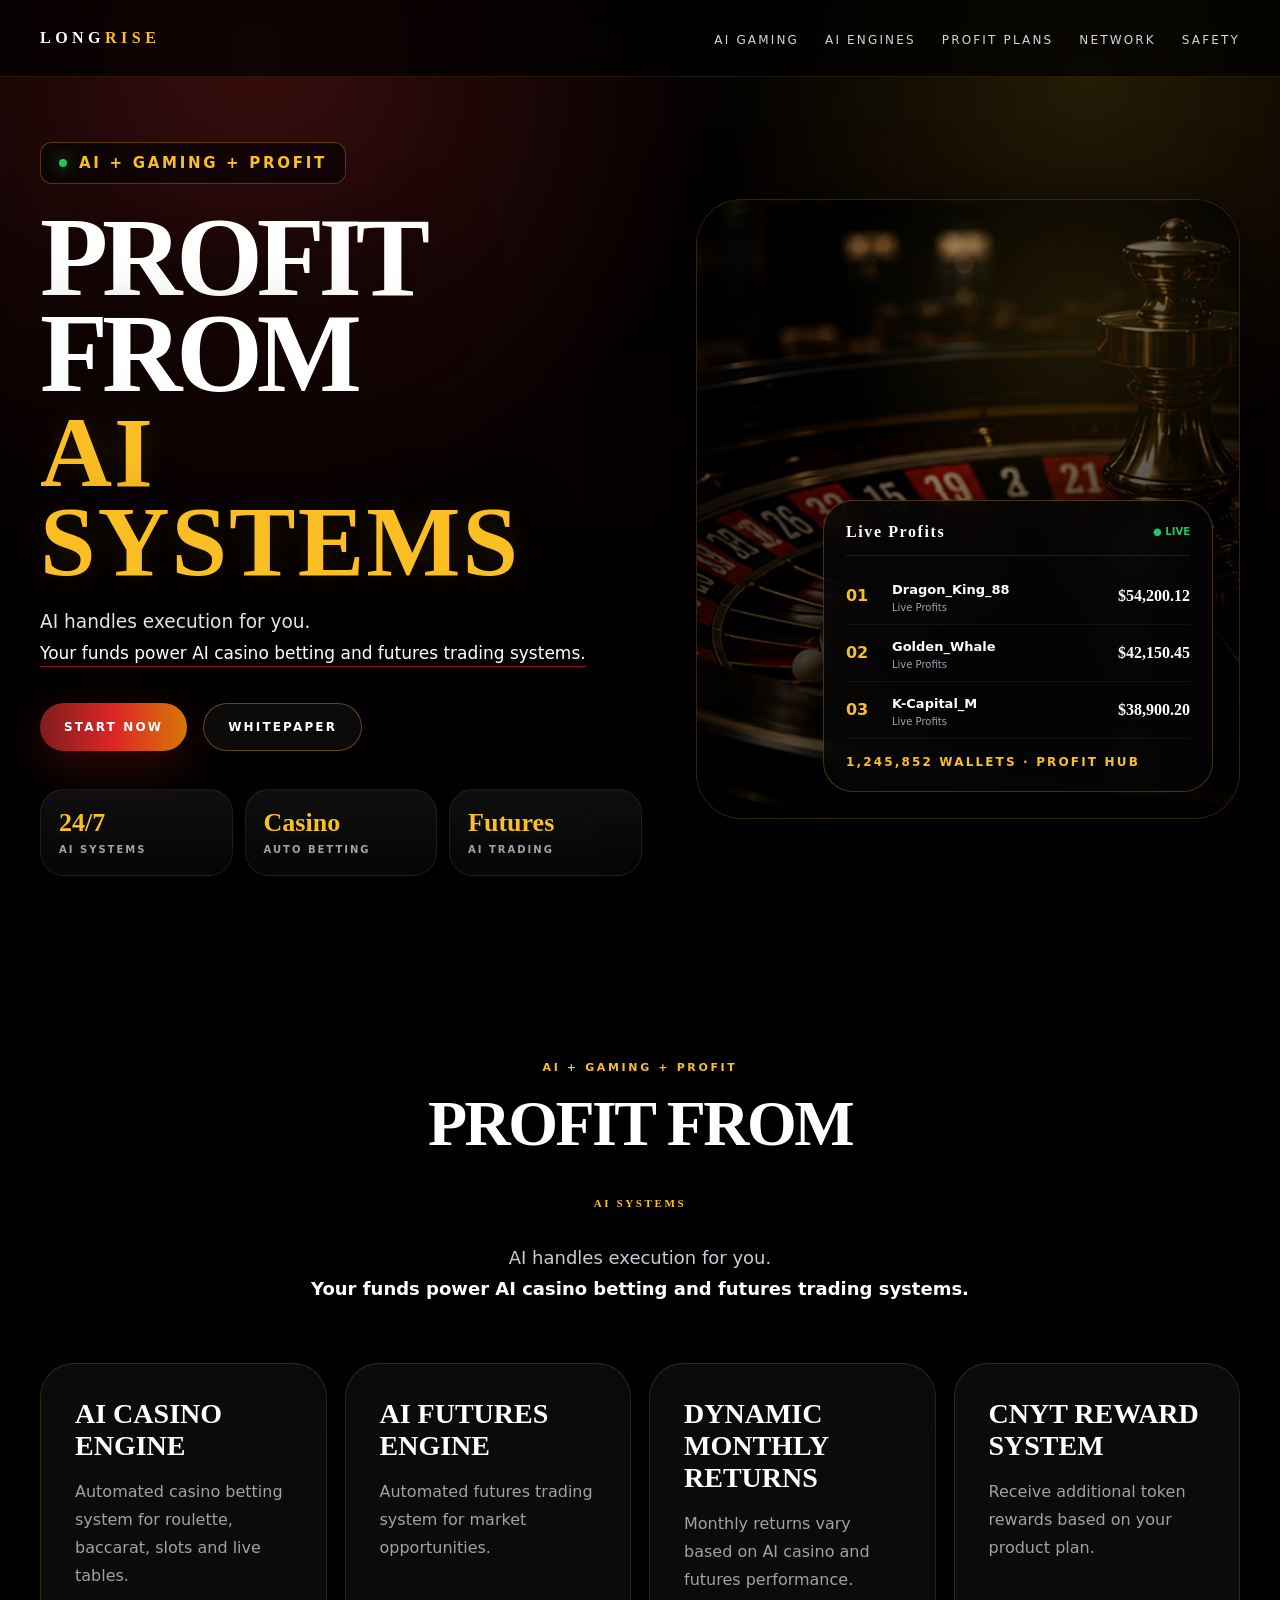
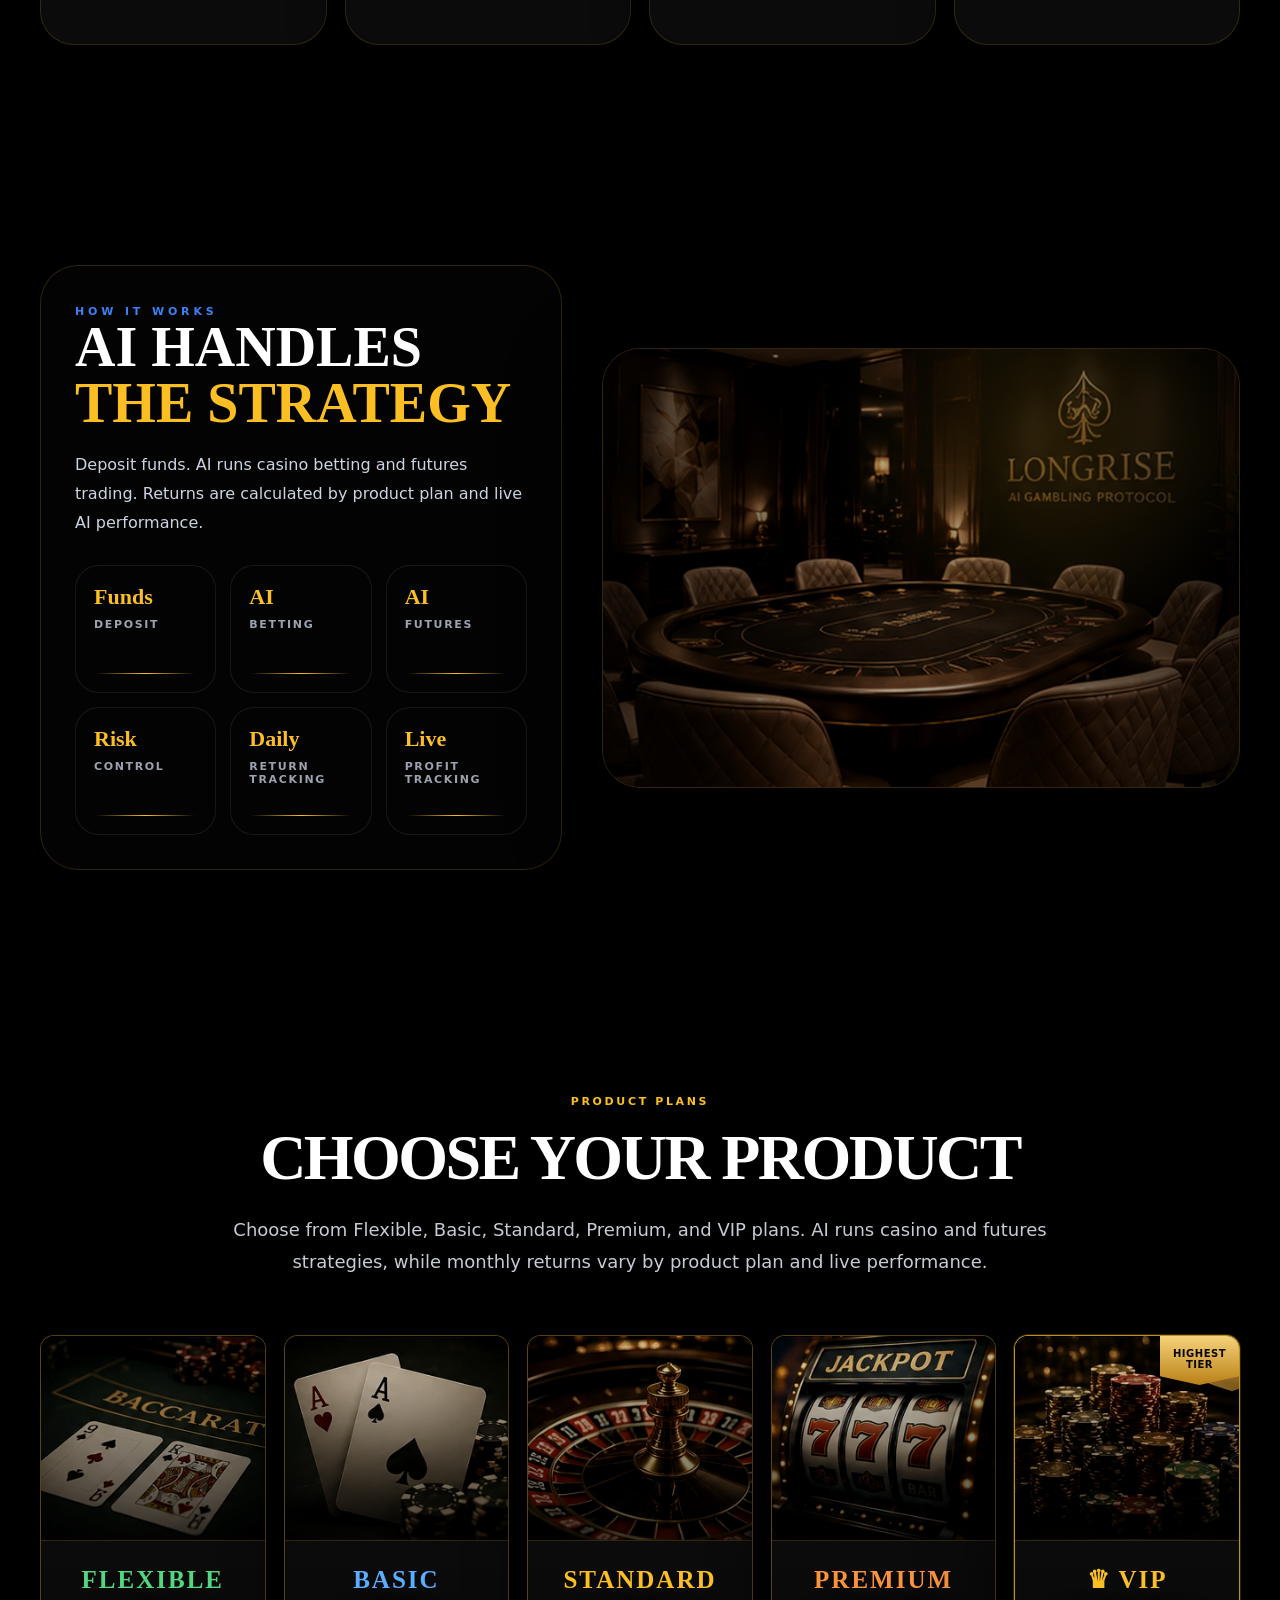
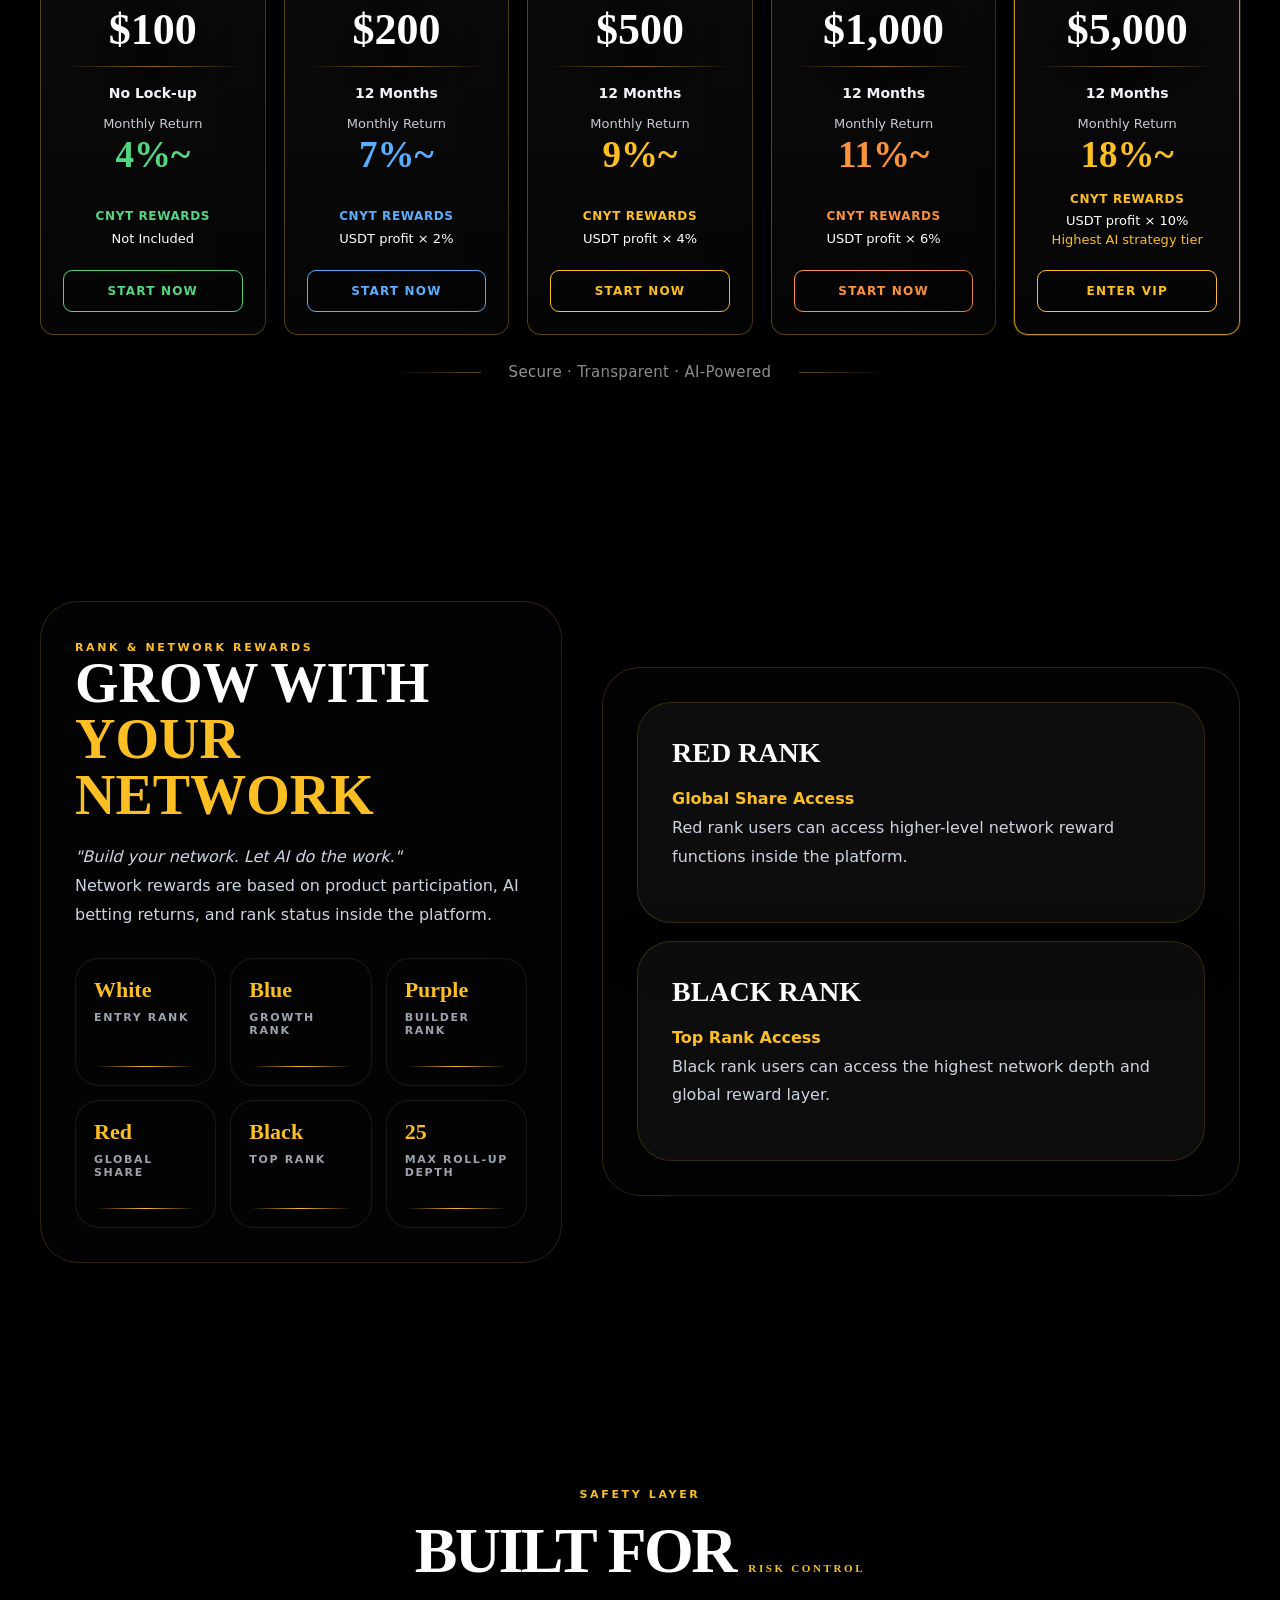
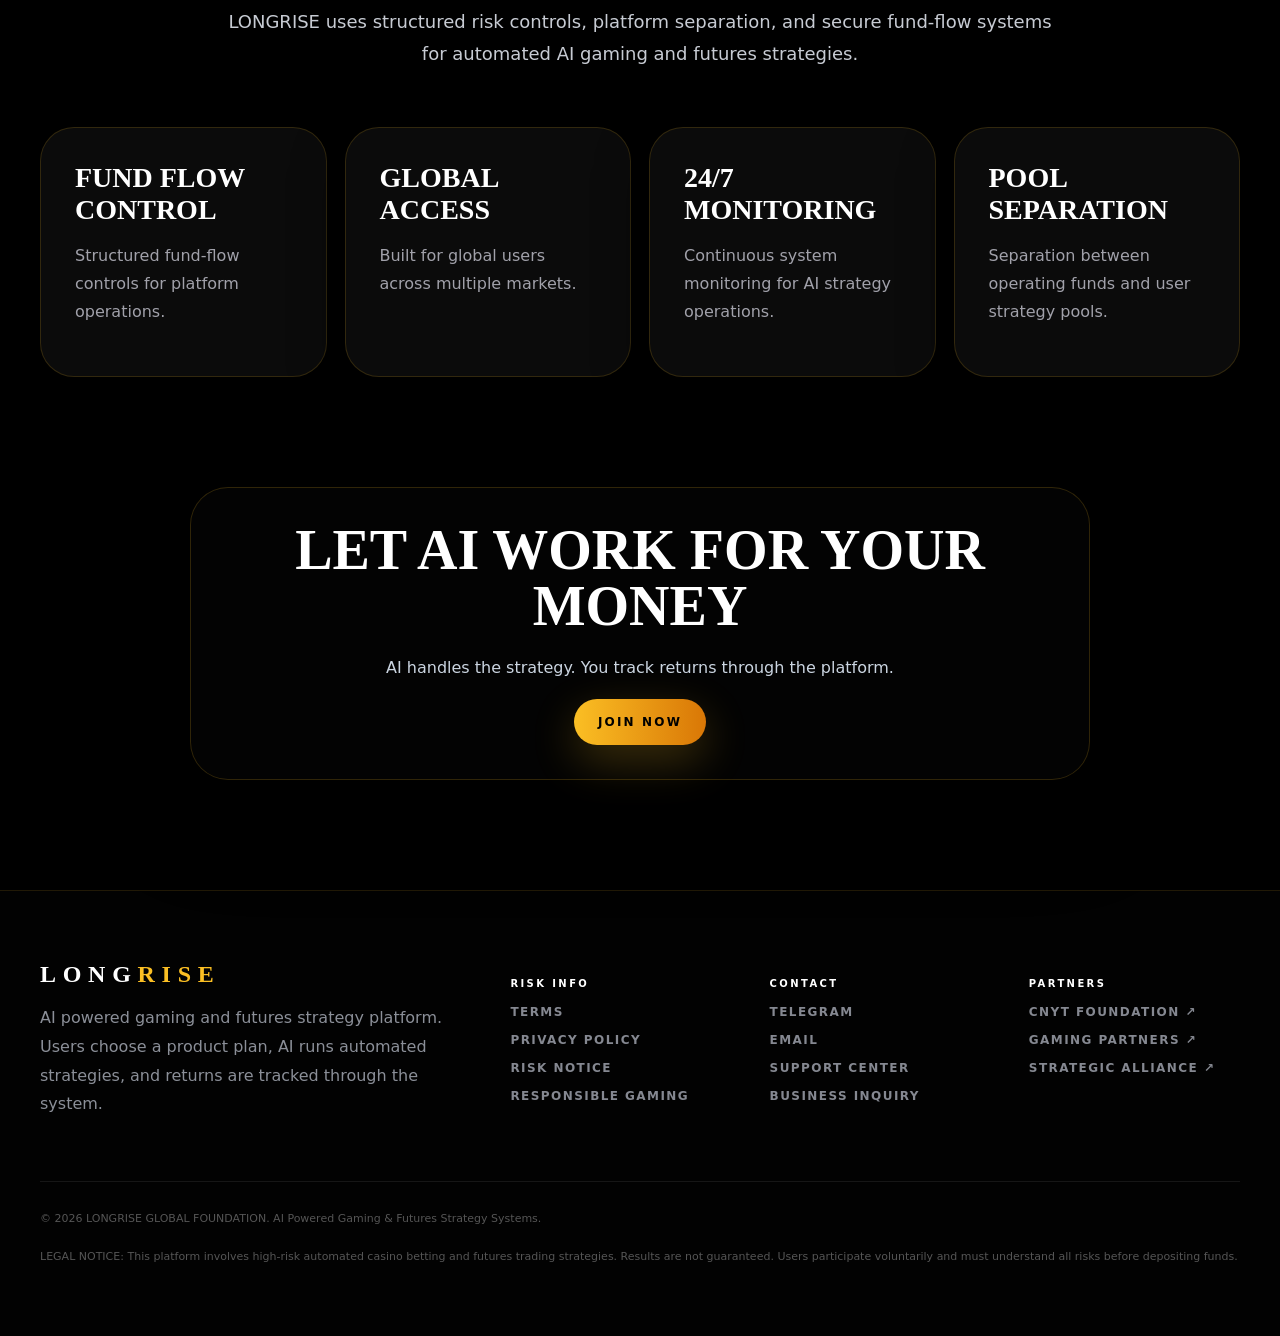
==== index.html @ 6984609a "Deploy LONGRISE static site" ====
<!doctype html>
<html lang="en">
<head>
<meta charset="utf-8" />
<meta name="viewport" content="width=device-width, initial-scale=1" />
<title>LONGRISE | AI Powered Gaming Profits</title>
<meta name="description" content="AI powered gaming profits through automated casino betting and futures trading systems." />
<link rel="stylesheet" href="assets/css/styles.css">
</head>
<body>
<nav class="nav"><div class="container nav-inner"><div class="brand">LONG<span>RISE</span></div><div class="nav-links"><a href="#vision">AI Gaming</a><a href="#technology">AI Engines</a><a href="#yield">Profit Plans</a><a href="#partners">Network</a><a href="#safety">Safety</a></div></div></nav>
<header class="hero"><div class="container hero-grid"><div class="reveal"><div class="eyebrow"><i class="pulse"></i> AI + GAMING + PROFIT</div><h1>PROFIT FROM<br><span class="gold">AI SYSTEMS</span></h1><p>AI handles execution for you.<br><span style="color:#fff;border-bottom:1px solid #b91c1c;padding-bottom:3px">Your funds power AI casino betting and futures trading systems.</span></p><div class="hero-actions"><a class="btn btn-primary" href="#access">Start Now</a><a class="btn btn-ghost" href="#vision">Whitepaper</a></div><div class="hero-stats"><div class="stat"><b>24/7</b><span>AI Systems</span></div><div class="stat"><b>Casino</b><span>Auto Betting</span></div><div class="stat"><b>Futures</b><span>AI Trading</span></div></div></div>
<div class="asset-frame hero-asset reveal"><img src="assets/images/longrise-image-01.webp" alt="LONGRISE casino AI command room"><div class="winboard"><div class="board-head"><b>Live Profits</b><span class="live">● LIVE</span></div><div class="row"><span class="rank">01</span><div><span class="game">Dragon_King_88</span><span class="sub">Live Profits</span></div><span class="gain">$54,200.12</span></div><div class="row"><span class="rank">02</span><div><span class="game">Golden_Whale</span><span class="sub">Live Profits</span></div><span class="gain">$42,150.45</span></div><div class="row"><span class="rank">03</span><div><span class="game">K-Capital_M</span><span class="sub">Live Profits</span></div><span class="gain">$38,900.20</span></div><div style="margin-top:16px;color:#fbbf24;font-size:12px;font-weight:900;text-transform:uppercase;letter-spacing:.18em">1,245,852 Wallets · Profit Hub</div></div></div></div></header>
<section id="vision"><div class="container"><div class="section-title reveal"><span>AI + Gaming + Profit</span><h2>Profit From<br><span class="gold">AI Systems</span></h2><p>AI handles execution for you.<br><b style="color:white;font-weight:600">Your funds power AI casino betting and futures trading systems.</b></p></div><div class="grid4"><div class="card reveal"><h3>AI Casino Engine</h3><p>Automated casino betting system for roulette, baccarat, slots and live tables.</p></div><div class="card reveal"><h3>AI Futures Engine</h3><p>Automated futures trading system for market opportunities.</p></div><div class="card reveal"><h3>Dynamic Monthly Returns</h3><p>Monthly returns vary based on AI casino and futures performance.</p></div><div class="card reveal"><h3>CNYT Reward System</h3><p>Receive additional token rewards based on your product plan.</p></div></div></div></section>
<section id="technology"><div class="container split"><div class="panel reveal"><span class="blue" style="font-size:11px;letter-spacing:.35em;font-weight:900;text-transform:uppercase">How It Works</span><h2>AI Handles <span class="gold">The Strategy</span></h2><p>Deposit funds. AI runs casino betting and futures trading. Returns are calculated by product plan and live AI performance.</p><div class="table-map" style="margin-top:28px"><div class="table-cell"><b>Funds</b><span>Deposit</span></div><div class="table-cell"><b>AI</b><span>Betting</span></div><div class="table-cell"><b>AI</b><span>Futures</span></div><div class="table-cell"><b>Risk</b><span>Control</span></div><div class="table-cell"><b>Daily</b><span>Return Tracking</span></div><div class="table-cell"><b>Live</b><span>Profit Tracking</span></div></div></div><div class="asset-frame vip-room-asset reveal"><img src="assets/images/longrise-image-02.webp" alt="LONGRISE private casino room"></div></div></section>
<section id="yield"><div class="container"><div class="section-title reveal"><span>Product Plans</span><h2>Choose Your Product</h2><p>Choose from Flexible, Basic, Standard, Premium, and VIP plans. AI runs casino and futures strategies, while monthly returns vary by product plan and live performance.</p></div><div class="product-grid-v83">
<article class="product-card-v83 flexible reveal">
<div class="product-image-v83"><img src="assets/images/longrise-image-03.webp" alt="LONGRISE Flexible plan casino asset"></div>
<div class="product-body-v83"><h3 class="product-name-v83 tier-flexible">Flexible</h3><div class="product-price-v83">$100</div><div class="product-line-v83"></div><div class="product-term-v83">No Lock-up</div><div class="product-label-v83">Monthly Return</div><div class="product-rate-v83 text-flexible">4%~</div><div class="product-reward-v83"><b class="text-flexible">CNYT Rewards</b>Not Included</div><a class="product-cta-v83 text-flexible" href="#access">Start Now</a></div>
</article>
<article class="product-card-v83 basic reveal">
<div class="product-image-v83"><img src="assets/images/longrise-image-04.webp" alt="LONGRISE Basic plan casino asset"></div>
<div class="product-body-v83"><h3 class="product-name-v83 tier-basic">Basic</h3><div class="product-price-v83">$200</div><div class="product-line-v83"></div><div class="product-term-v83">12 Months</div><div class="product-label-v83">Monthly Return</div><div class="product-rate-v83 text-basic">7%~</div><div class="product-reward-v83"><b class="text-basic">CNYT Rewards</b>USDT profit × 2%</div><a class="product-cta-v83 text-basic" href="#access">Start Now</a></div>
</article>
<article class="product-card-v83 standard reveal">
<div class="product-image-v83"><img src="assets/images/longrise-image-05.webp" alt="LONGRISE Standard plan casino asset"></div>
<div class="product-body-v83"><h3 class="product-name-v83 tier-standard">Standard</h3><div class="product-price-v83">$500</div><div class="product-line-v83"></div><div class="product-term-v83">12 Months</div><div class="product-label-v83">Monthly Return</div><div class="product-rate-v83 text-standard">9%~</div><div class="product-reward-v83"><b class="text-standard">CNYT Rewards</b>USDT profit × 4%</div><a class="product-cta-v83 text-standard" href="#access">Start Now</a></div>
</article>
<article class="product-card-v83 premium reveal">
<div class="product-image-v83"><img src="assets/images/longrise-image-06.webp" alt="LONGRISE Premium plan casino asset"></div>
<div class="product-body-v83"><h3 class="product-name-v83 tier-premium">Premium</h3><div class="product-price-v83">$1,000</div><div class="product-line-v83"></div><div class="product-term-v83">12 Months</div><div class="product-label-v83">Monthly Return</div><div class="product-rate-v83 text-premium">11%~</div><div class="product-reward-v83"><b class="text-premium">CNYT Rewards</b>USDT profit × 6%</div><a class="product-cta-v83 text-premium" href="#access">Start Now</a></div>
</article>
<article class="product-card-v83 vip reveal">
<div class="vip-badge-v83">Highest<br>Tier</div><div class="product-image-v83"><img src="assets/images/longrise-image-07.webp" alt="LONGRISE VIP plan casino asset"></div>
<div class="product-body-v83"><h3 class="product-name-v83 tier-vip">♛ VIP</h3><div class="product-price-v83">$5,000</div><div class="product-line-v83"></div><div class="product-term-v83">12 Months</div><div class="product-label-v83">Monthly Return</div><div class="product-rate-v83 text-vip">18%~</div><div class="product-reward-v83"><b class="text-vip">CNYT Rewards</b>USDT profit × 10%<br><span class="text-vip">Highest AI strategy tier</span></div><a class="product-cta-v83 text-vip" href="#access">Enter VIP</a></div>
</article>
</div><div class="bottom-proof-v83 reveal">Secure · Transparent · AI-Powered</div></div></section>
<section id="partners"><div class="container split"><div class="panel reveal"><span class="gold" style="font-size:11px;letter-spacing:.24em;font-weight:900;text-transform:uppercase">Rank & Network Rewards</span><h2>Grow With <span class="gold">Your Network</span></h2><p><i>"Build your network. Let AI do the work."</i><br>Network rewards are based on product participation, AI betting returns, and rank status inside the platform.</p><div class="table-map" style="margin-top:28px"><div class="table-cell"><b>White</b><span>Entry Rank</span></div><div class="table-cell"><b>Blue</b><span>Growth Rank</span></div><div class="table-cell"><b>Purple</b><span>Builder Rank</span></div><div class="table-cell"><b>Red</b><span>Global Share</span></div><div class="table-cell"><b>Black</b><span>Top Rank</span></div><div class="table-cell"><b>25</b><span>Max Roll-up Depth</span></div></div></div><div class="panel reveal"><div class="card" style="margin-bottom:18px"><h3>Red Rank</h3><p><b class="gold">Global Share Access</b><br>Red rank users can access higher-level network reward functions inside the platform.</p></div><div class="card"><h3>Black Rank</h3><p><b class="gold">Top Rank Access</b><br>Black rank users can access the highest network depth and global reward layer.</p></div></div></div></section>
<section id="safety"><div class="container"><div class="section-title reveal"><span class="blue">Safety Layer</span><h2>Built For <span class="blue">Risk Control</span></h2><p>LONGRISE uses structured risk controls, platform separation, and secure fund-flow systems for automated AI gaming and futures strategies.</p></div><div class="grid4"><div class="card reveal"><h3>Fund Flow Control</h3><p>Structured fund-flow controls for platform operations.</p></div><div class="card reveal"><h3>Global Access</h3><p>Built for global users across multiple markets.</p></div><div class="card reveal"><h3>24/7 Monitoring</h3><p>Continuous system monitoring for AI strategy operations.</p></div><div class="card reveal"><h3>Pool Separation</h3><p>Separation between operating funds and user strategy pools.</p></div></div><div id="access" class="panel reveal" style="text-align:center;max-width:900px;margin:110px auto 0"><h2>Let AI Work For Your Money</h2><p>AI handles the strategy. You track returns through the platform.</p><a class="btn btn-gold" href="#">Join Now</a></div></div></section>
<footer class="footer"><div class="container"><div class="footer-grid"><div><div class="brand">LONG<span>RISE</span></div><p>AI powered gaming and futures strategy platform. Users choose a product plan, AI runs automated strategies, and returns are tracked through the system.</p></div><div><h5>Risk Info</h5><a href="#">Terms</a><a href="#">Privacy Policy</a><a href="risk-notice.html">Risk Notice</a><a href="#">Responsible Gaming</a></div><div><h5>Contact</h5><a href="#">Telegram</a><a href="#">Email</a><a href="#">Support Center</a><a href="#">Business Inquiry</a></div><div><h5>Partners</h5><a href="#">CNYT Foundation ↗</a><a href="#">Gaming Partners ↗</a><a href="#">Strategic Alliance ↗</a></div></div><div class="legal">© 2026 LONGRISE GLOBAL FOUNDATION. AI Powered Gaming &amp; Futures Strategy Systems.<br><br>LEGAL NOTICE: This platform involves high-risk automated casino betting and futures trading strategies. Results are not guaranteed. Users participate voluntarily and must understand all risks before depositing funds.</div></div></footer>
<script src="assets/js/main.js"></script>
</body></html>
---- assets/css/styles.css ----
:root{--black:#000;--void:#050505;--panel:#090706;--red:#450a0a;--red2:#7f1d1d;--gold:#fbbf24;--gold2:#d97706;--green:#22c55e;--blue:#3b82f6;--muted:#9ca3af;--white:#fff}
*{box-sizing:border-box}html{scroll-behavior:smooth}body{margin:0;background:#000;color:#fff;font-family:Inter,ui-sans-serif,system-ui,-apple-system,Segoe UI,sans-serif;overflow-x:hidden;-webkit-font-smoothing:antialiased}
body:before{content:"";position:fixed;inset:0;z-index:-5;background:radial-gradient(circle at 20% 5%,rgba(127,29,29,.45),transparent 36%),radial-gradient(circle at 85% 8%,rgba(251,191,36,.14),transparent 28%),linear-gradient(180deg,#000 0%,#060101 48%,#000 100%)}
::-webkit-scrollbar{width:6px}::-webkit-scrollbar-track{background:#000}::-webkit-scrollbar-thumb{background:#450a0a;border-radius:4px}::-webkit-scrollbar-thumb:hover{background:var(--gold)}
.font-serif{font-family:Georgia,'Times New Roman',serif}.gold{color:var(--gold)}.red{color:#dc2626}.blue{color:var(--blue)}.green{color:var(--green)}.muted{color:var(--muted)}
.container{width:min(1200px,calc(100% - 40px));margin:0 auto}.nav{position:fixed;top:0;left:0;right:0;z-index:50;background:rgba(0,0,0,.72);backdrop-filter:blur(18px);border-bottom:1px solid rgba(251,191,36,.12)}.nav-inner{height:76px;display:flex;align-items:center;justify-content:space-between}.brand{font-family:Georgia,serif;font-weight:900;letter-spacing:.28em;color:#fff}.brand span{color:var(--gold)}.nav a{color:#d1d5db;text-decoration:none;font-size:12px;letter-spacing:.18em;text-transform:uppercase;margin-left:26px}.nav a:hover{color:var(--gold)}
.btn{display:inline-flex;align-items:center;gap:10px;text-decoration:none;padding:16px 24px;border-radius:999px;font-size:12px;font-weight:900;letter-spacing:.18em;text-transform:uppercase;transition:.25s}.btn-primary{background:linear-gradient(90deg,var(--red2),#dc2626,var(--gold2));color:#fff;box-shadow:0 15px 45px rgba(220,38,38,.24)}.btn-gold{background:linear-gradient(90deg,var(--gold),var(--gold2));color:#000;box-shadow:0 15px 45px rgba(251,191,36,.24)}.btn-ghost{border:1px solid rgba(251,191,36,.35);color:#fff;background:rgba(255,255,255,.04)}.btn:hover{transform:translateY(-3px)}
.hero{min-height:100vh;position:relative;padding:142px 0 70px;overflow:hidden}.hero-grid{display:grid;grid-template-columns:1.05fr .95fr;gap:54px;align-items:center}.eyebrow{display:inline-flex;align-items:center;gap:12px;border:1px solid rgba(251,191,36,.3);background:rgba(0,0,0,.6);padding:10px 16px;border-radius:999px;color:var(--gold);font-size:11px;font-weight:900;letter-spacing:.22em;text-transform:uppercase}.pulse{width:8px;height:8px;background:var(--green);border-radius:50%;box-shadow:0 0 18px var(--green);animation:pulse 1.6s infinite}@keyframes pulse{50%{opacity:.35}}
h1{font-family:Georgia,serif;font-size:clamp(58px,8.5vw,112px);line-height:.86;margin:28px 0 26px;letter-spacing:-.075em;text-transform:uppercase;text-shadow:0 20px 70px #000}.hero p{font-size:19px;line-height:1.85;color:#d1d5db;max-width:680px}.hero-actions{display:flex;gap:16px;flex-wrap:wrap;margin-top:34px}.hero-stats{display:grid;grid-template-columns:repeat(3,1fr);gap:12px;margin-top:38px;max-width:650px}.stat{border:1px solid rgba(255,255,255,.08);background:linear-gradient(180deg,rgba(255,255,255,.06),rgba(255,255,255,.02));border-radius:24px;padding:18px}.stat b{display:block;font-family:Georgia,serif;font-size:26px;color:var(--gold)}.stat span{font-size:10px;color:#9ca3af;font-weight:900;letter-spacing:.2em;text-transform:uppercase}
.asset-frame{position:relative;overflow:hidden;background:#070303;border:1px solid rgba(251,191,36,.18);box-shadow:0 30px 90px rgba(0,0,0,.88)}.asset-frame img{width:100%;height:100%;object-fit:cover;display:block;filter:saturate(.9) contrast(1.05) brightness(.82)}.asset-frame:before{content:"";position:absolute;inset:0;z-index:1;background:radial-gradient(circle at 70% 20%,rgba(251,191,36,.13),transparent 38%),linear-gradient(90deg,rgba(0,0,0,.72) 0%,rgba(0,0,0,.18) 45%,rgba(0,0,0,.72) 100%);pointer-events:none}.hero-asset{height:620px;border-radius:46px}.hero-asset .winboard{position:absolute;right:26px;bottom:26px;z-index:3;width:min(390px,calc(100% - 52px));border:1px solid rgba(251,191,36,.26);background:rgba(5,5,5,.86);backdrop-filter:blur(18px);border-radius:30px;padding:22px;box-shadow:0 30px 90px #000}.board-head{display:flex;justify-content:space-between;align-items:center;border-bottom:1px solid rgba(255,255,255,.1);padding-bottom:14px;margin-bottom:12px}.board-head b{font-family:Georgia,serif;letter-spacing:.1em}.live{font-size:10px;color:var(--green);font-weight:900}.row{display:grid;grid-template-columns:34px 1fr auto;gap:12px;align-items:center;padding:11px 0;border-bottom:1px solid rgba(255,255,255,.06)}.rank{color:var(--gold);font-weight:900}.game{font-size:13px;font-weight:800}.sub{display:block;font-size:10px;color:#9ca3af;margin-top:4px}.gain{font-family:Georgia,serif;color:#fff;font-weight:900}
section{padding:110px 0;position:relative}.section-title{text-align:center;margin-bottom:58px}.section-title span{font-size:11px;color:var(--gold);letter-spacing:.35em;font-weight:900;text-transform:uppercase}.section-title h2{font-family:Georgia,serif;font-size:clamp(38px,5vw,72px);line-height:.98;margin:18px 0 0;letter-spacing:-.04em;text-transform:uppercase}.section-title p{color:#a1a1aa;font-size:18px;line-height:1.75;max-width:850px;margin:24px auto 0}.grid3{display:grid;grid-template-columns:repeat(3,1fr);gap:18px}.grid4{display:grid;grid-template-columns:repeat(4,1fr);gap:18px}.module{position:relative;min-height:410px;border-radius:34px;border:1px solid rgba(251,191,36,.18);background:linear-gradient(180deg,rgba(255,255,255,.06),rgba(255,255,255,.018));overflow:hidden;box-shadow:0 20px 50px rgba(0,0,0,.55);transition:.3s}.module:hover{transform:translateY(-10px);border-color:rgba(251,191,36,.55)}.module-img{height:190px;border-bottom:1px solid rgba(251,191,36,.12);box-shadow:none;border-radius:0;border-width:0}.module-img:before{background:linear-gradient(180deg,rgba(0,0,0,.04),rgba(0,0,0,.82))}.module-body{padding:26px}.module h3{font-family:Georgia,serif;font-size:25px;margin:0 0 12px}.module p{color:#a1a1aa;line-height:1.75;font-size:14px}.meter{height:6px;background:#111;border-radius:99px;overflow:hidden;margin-top:24px}.meter i{display:block;height:100%;background:linear-gradient(90deg,var(--red2),var(--gold));border-radius:99px}.card{border:1px solid rgba(251,191,36,.16);background:rgba(255,255,255,.045);border-radius:34px;padding:34px;box-shadow:0 20px 50px rgba(0,0,0,.55)}.card h3{font-family:Georgia,serif;font-size:28px;margin:0 0 14px;text-transform:uppercase}.card p{color:#a1a1aa;line-height:1.75}.split{display:grid;grid-template-columns:.9fr 1.1fr;gap:40px;align-items:center}.panel{border:1px solid rgba(251,191,36,.18);background:rgba(5,5,5,.78);border-radius:38px;padding:34px;box-shadow:0 30px 90px #000}.panel h2{font-family:Georgia,serif;font-size:56px;line-height:1;margin:0 0 20px;text-transform:uppercase}.panel p{color:#cbd5e1;line-height:1.8}.vip-room-asset{height:440px;border-radius:38px}.table-map{display:grid;grid-template-columns:repeat(3,1fr);gap:14px}.table-cell{min-height:128px;border:1px solid rgba(255,255,255,.08);background:rgba(5,5,5,.72);border-radius:24px;padding:18px;position:relative;overflow:hidden}.table-cell:after{content:"";position:absolute;inset:auto 20px 18px 20px;height:1px;background:linear-gradient(90deg,transparent,var(--gold),transparent)}.table-cell b{font-family:Georgia,serif;color:var(--gold);font-size:22px}.table-cell span{display:block;color:#9ca3af;font-size:11px;font-weight:900;letter-spacing:.15em;text-transform:uppercase;margin-top:8px}.footer{padding:70px 0;border-top:1px solid rgba(251,191,36,.12);background:#020202}.footer-grid{display:grid;grid-template-columns:2fr 1fr 1fr 1fr;gap:48px}.footer .brand{font-size:24px}.footer p{color:#8b8f98;margin-top:16px;line-height:1.8;max-width:420px}.footer h5{font-size:10px;letter-spacing:.24em;text-transform:uppercase;color:#fff}.footer a{display:block;color:#858891;text-decoration:none;margin-top:14px;text-transform:uppercase;font-size:12px;font-weight:800;letter-spacing:.12em}.footer a:hover{color:var(--gold)}.legal{border-top:1px solid rgba(255,255,255,.08);margin-top:46px;padding-top:28px;font-size:11px;color:#555;line-height:1.7}.reveal{opacity:0;transform:translateY(34px);transition:1s cubic-bezier(.22,1,.36,1)}.reveal.on{opacity:1;transform:none}
@media(max-width:980px){.hero-grid,.split,.footer-grid{grid-template-columns:1fr}.grid4,.grid3{grid-template-columns:1fr 1fr}.nav-links{display:none}.hero-asset{height:560px}.hero-asset .winboard{right:18px;left:18px;width:auto}}
@media(max-width:620px){.container{width:min(100% - 26px,1200px)}.hero{padding-top:118px}.hero-stats,.grid4,.grid3,.table-map{grid-template-columns:1fr}.hero-asset{height:520px}.panel h2{font-size:42px}.module{min-height:auto}h1{font-size:54px}}

/* V8.1 Copy/UI text polish overrides */
.section-title span{letter-spacing:.24em!important;}
.section-title p{color:#c7cbd3!important;font-weight:500!important;}
.hero .eyebrow{letter-spacing:.18em!important;}
.hero h1 span.gold{color:#fff!important;}
.hero p{color:#d8dbe2!important;font-weight:500!important;}
.hero p span{font-weight:600!important;}
.grid4.policy-plans{grid-template-columns:repeat(5,1fr)!important;}
.vip-mini-art{height:190px;border-bottom:1px solid rgba(251,191,36,.12);background:radial-gradient(circle at 70% 20%,rgba(251,191,36,.28),transparent 32%),linear-gradient(135deg,#160302,#050505 58%,#2a0909)!important;display:flex;align-items:center;justify-content:center;}
.vip-mini-art:before{background:linear-gradient(180deg,rgba(0,0,0,.05),rgba(0,0,0,.78))!important;}
.vip-mini-art:after{content:'VIP';z-index:2;font-family:Georgia,serif;font-size:48px;font-weight:900;color:#fbbf24;letter-spacing:.08em;text-shadow:0 18px 45px #000;}
@media(max-width:1100px){.grid4.policy-plans{grid-template-columns:repeat(2,1fr)!important;}}
@media(max-width:620px){.grid4.policy-plans{grid-template-columns:1fr!important;}.hero h1{font-size:clamp(46px,16vw,78px)!important;}}

/* PRODUCT SECTION ONLY PATCH - V8.3: keep the rest of the homepage unchanged */
#yield .product-grid-v83{display:grid;grid-template-columns:repeat(5,minmax(0,1fr));gap:18px;align-items:stretch;}
#yield .product-card-v83{position:relative;overflow:hidden;border:1px solid rgba(251,191,36,.32);border-radius:14px;background:linear-gradient(180deg,rgba(255,255,255,.055),rgba(255,255,255,.018));box-shadow:0 18px 55px rgba(0,0,0,.65);min-height:590px;display:flex;flex-direction:column;transition:transform .3s ease,border-color .3s ease,box-shadow .3s ease;}
#yield .product-card-v83:hover{transform:translateY(-7px);border-color:rgba(251,191,36,.65);box-shadow:0 28px 80px rgba(0,0,0,.78);}
#yield .product-image-v83{height:205px;position:relative;overflow:hidden;border-bottom:1px solid rgba(251,191,36,.18);background:#050505;}
#yield .product-image-v83 img{width:100%;height:100%;object-fit:cover;display:block;filter:saturate(.94) contrast(1.05) brightness(.82);}
#yield .product-image-v83:after{content:"";position:absolute;inset:0;background:linear-gradient(180deg,rgba(0,0,0,.02) 20%,rgba(0,0,0,.68) 100%);pointer-events:none;}
#yield .product-body-v83{padding:26px 22px 22px;text-align:center;display:flex;flex:1;flex-direction:column;align-items:center;}
#yield .product-name-v83{font-family:Georgia,'Times New Roman',serif;font-size:25px;line-height:1;font-weight:900;letter-spacing:.08em;text-transform:uppercase;margin:0 0 16px;}
#yield .product-price-v83{font-family:Georgia,'Times New Roman',serif;font-size:44px;line-height:1;color:#fff;font-weight:900;margin:0 0 14px;text-shadow:0 12px 35px rgba(0,0,0,.75);}
#yield .product-line-v83{width:100%;height:1px;background:linear-gradient(90deg,transparent,rgba(251,191,36,.55),transparent);margin:0 0 18px;}
#yield .product-term-v83{font-weight:800;color:#f1f5f9;font-size:14px;margin-bottom:15px;}
#yield .product-label-v83{color:#c7cbd3;font-size:13px;margin-top:0;margin-bottom:5px;}
#yield .product-rate-v83{font-family:Georgia,'Times New Roman',serif;font-size:37px;font-weight:900;line-height:1;margin-bottom:18px;}
#yield .product-reward-v83{font-size:13px;line-height:1.45;color:#fff;margin-top:auto;margin-bottom:20px;min-height:42px;}
#yield .product-reward-v83 b{display:block;font-size:12px;text-transform:uppercase;letter-spacing:.05em;margin-bottom:4px;}
#yield .product-cta-v83{width:100%;display:inline-flex;justify-content:center;align-items:center;text-decoration:none;border-radius:9px;border:1px solid currentColor;background:rgba(0,0,0,.12);padding:13px 14px;font-size:12px;font-weight:900;letter-spacing:.1em;text-transform:uppercase;transition:.22s ease;}
#yield .product-cta-v83:hover{transform:translateY(-2px);background:rgba(251,191,36,.12);}
#yield .product-card-v83.vip{border-color:rgba(251,191,36,.75);box-shadow:0 0 0 1px rgba(251,191,36,.18),0 24px 85px rgba(0,0,0,.8);}
#yield .vip-badge-v83{position:absolute;top:0;right:0;z-index:3;background:linear-gradient(180deg,#f6d27a,#b98016);color:#0a0701;padding:12px 13px 15px;font-size:10px;font-weight:900;line-height:1.1;text-align:center;text-transform:uppercase;clip-path:polygon(0 0,100% 0,100% 82%,50% 100%,0 82%);letter-spacing:.05em;}
#yield .tier-flexible{color:#52d681}#yield .tier-basic{color:#5aaeff}#yield .tier-standard{color:#fbbf24}#yield .tier-premium{color:#fb923c}#yield .tier-vip{color:#fbbf24}
#yield .text-flexible{color:#52d681}#yield .text-basic{color:#5aaeff}#yield .text-standard{color:#fbbf24}#yield .text-premium{color:#fb923c}#yield .text-vip{color:#fbbf24}
#yield .bottom-proof-v83{display:flex;justify-content:center;align-items:center;gap:28px;margin-top:28px;color:#a7a7a7;font-size:15px;letter-spacing:.02em;}
#yield .bottom-proof-v83:before,#yield .bottom-proof-v83:after{content:"";height:1px;width:90px;background:linear-gradient(90deg,transparent,rgba(251,191,36,.45));}
#yield .bottom-proof-v83:after{background:linear-gradient(90deg,rgba(251,191,36,.45),transparent);}
@media(max-width:980px){#yield .product-grid-v83{grid-template-columns:repeat(2,minmax(0,1fr));}#yield .product-card-v83.vip{grid-column:span 1;}}
@media(max-width:860px){#yield .product-card-v83{min-height:560px;}}
@media(max-width:560px){#yield .product-grid-v83{grid-template-columns:1fr;}#yield .product-card-v83{min-height:auto;}#yield .product-image-v83{height:210px;}#yield .bottom-proof-v83{gap:12px;font-size:13px;}.bottom-proof-v83:before,.bottom-proof-v83:after{display:none;}}

/* V8.4 HERO TYPOGRAPHY PATCH - approved by Jane / PM
   Scope: hero typography only. No layout/product/footer changes. */
.hero .eyebrow{
  font-size:clamp(15px,1.15vw,19px)!important;
  letter-spacing:.18em!important;
  font-weight:900!important;
  padding:11px 18px!important;
  border-radius:12px!important;
}
.hero h1{
  font-size:clamp(60px,8.7vw,116px)!important;
  line-height:.86!important;
  margin:26px 0 20px!important;
  letter-spacing:-.055em!important;
}
.hero h1 span.gold{
  display:inline-block!important;
  color:var(--gold)!important;
  font-size:clamp(54px,7.8vw,108px)!important;
  line-height:.9!important;
  letter-spacing:.02em!important;
  margin-top:6px!important;
  text-shadow:0 20px 70px #000,0 0 32px rgba(251,191,36,.18)!important;
}
.hero p{
  margin-top:10px!important;
  font-size:clamp(18px,1.45vw,22px)!important;
  line-height:1.65!important;
  color:#dfe3ea!important;
}
.hero p span{
  font-size:clamp(17px,1.25vw,20px)!important;
  font-weight:500!important;
  border-bottom:1px solid rgba(185,28,28,.75)!important;
}
@media(max-width:620px){
  .hero .eyebrow{font-size:13px!important;letter-spacing:.12em!important;}
  .hero h1{font-size:clamp(46px,15vw,72px)!important;}
  .hero h1 span.gold{font-size:clamp(42px,13vw,66px)!important;letter-spacing:.01em!important;}
}
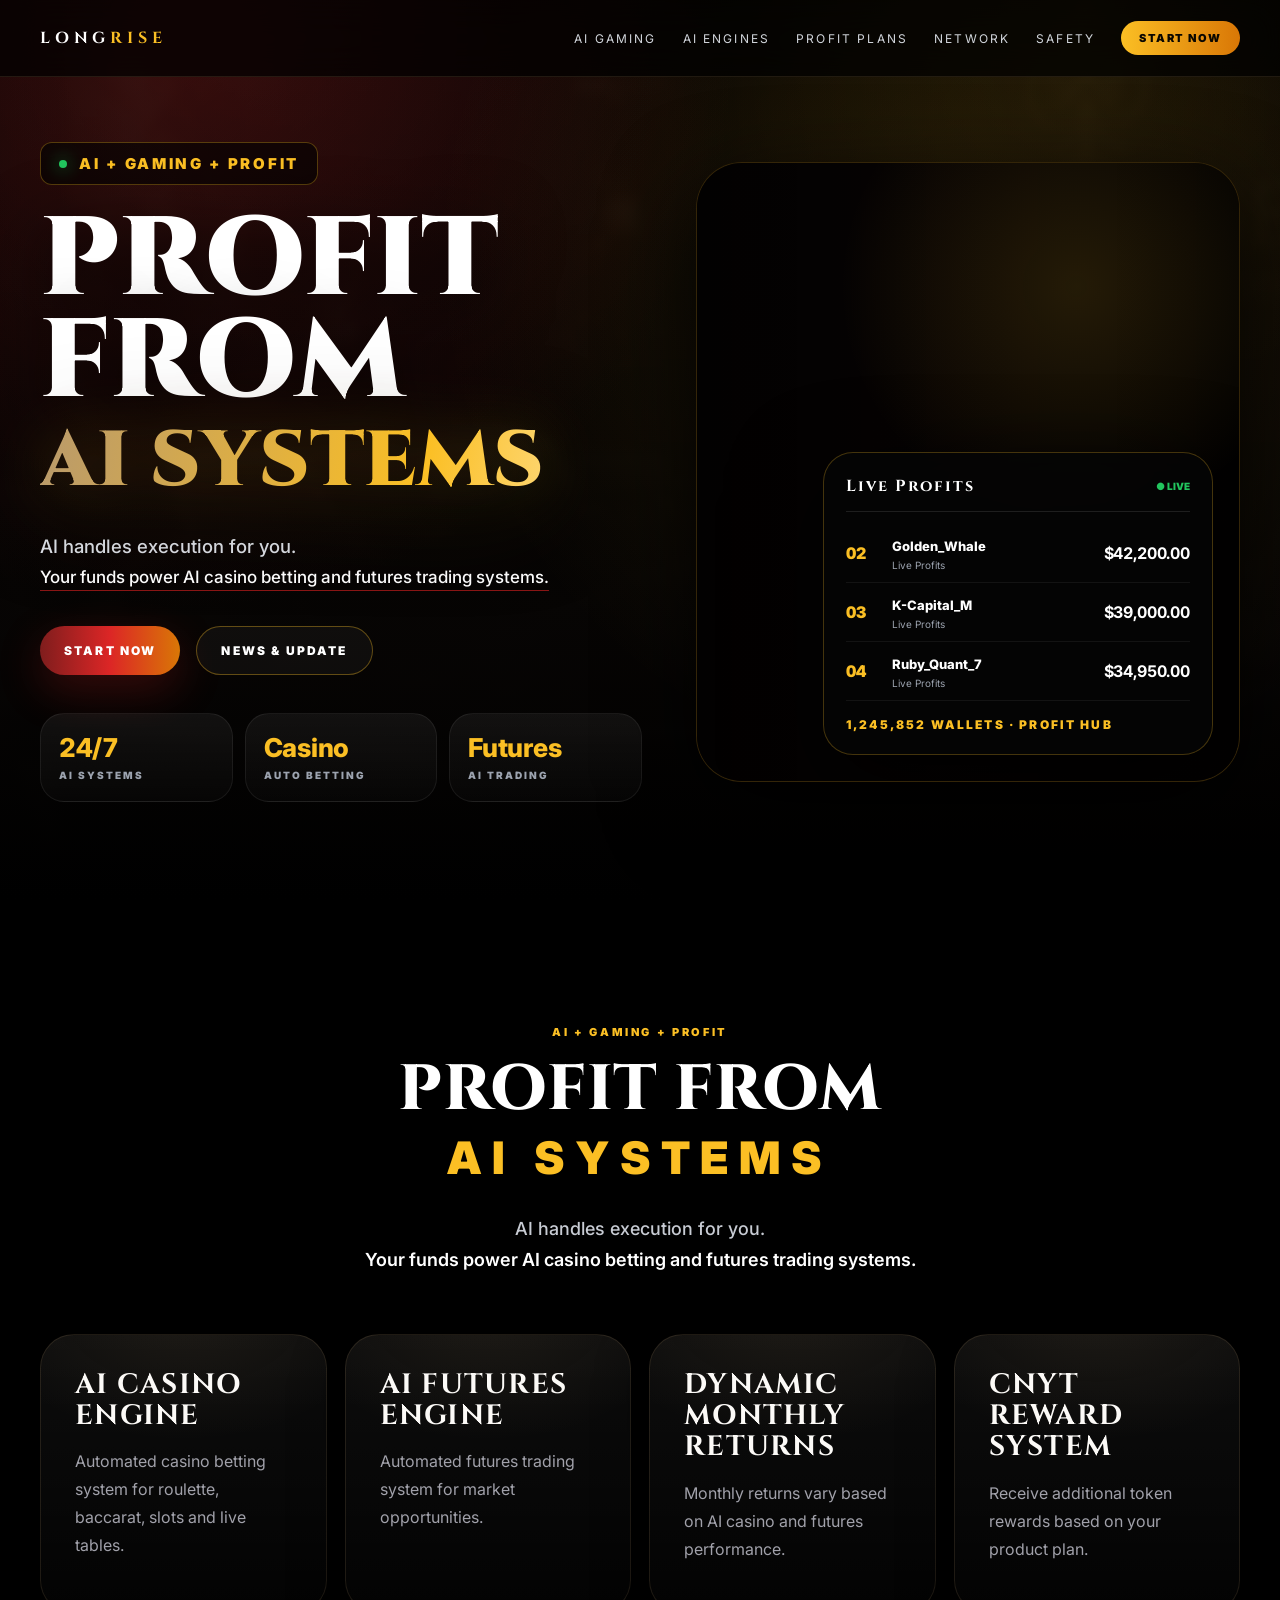
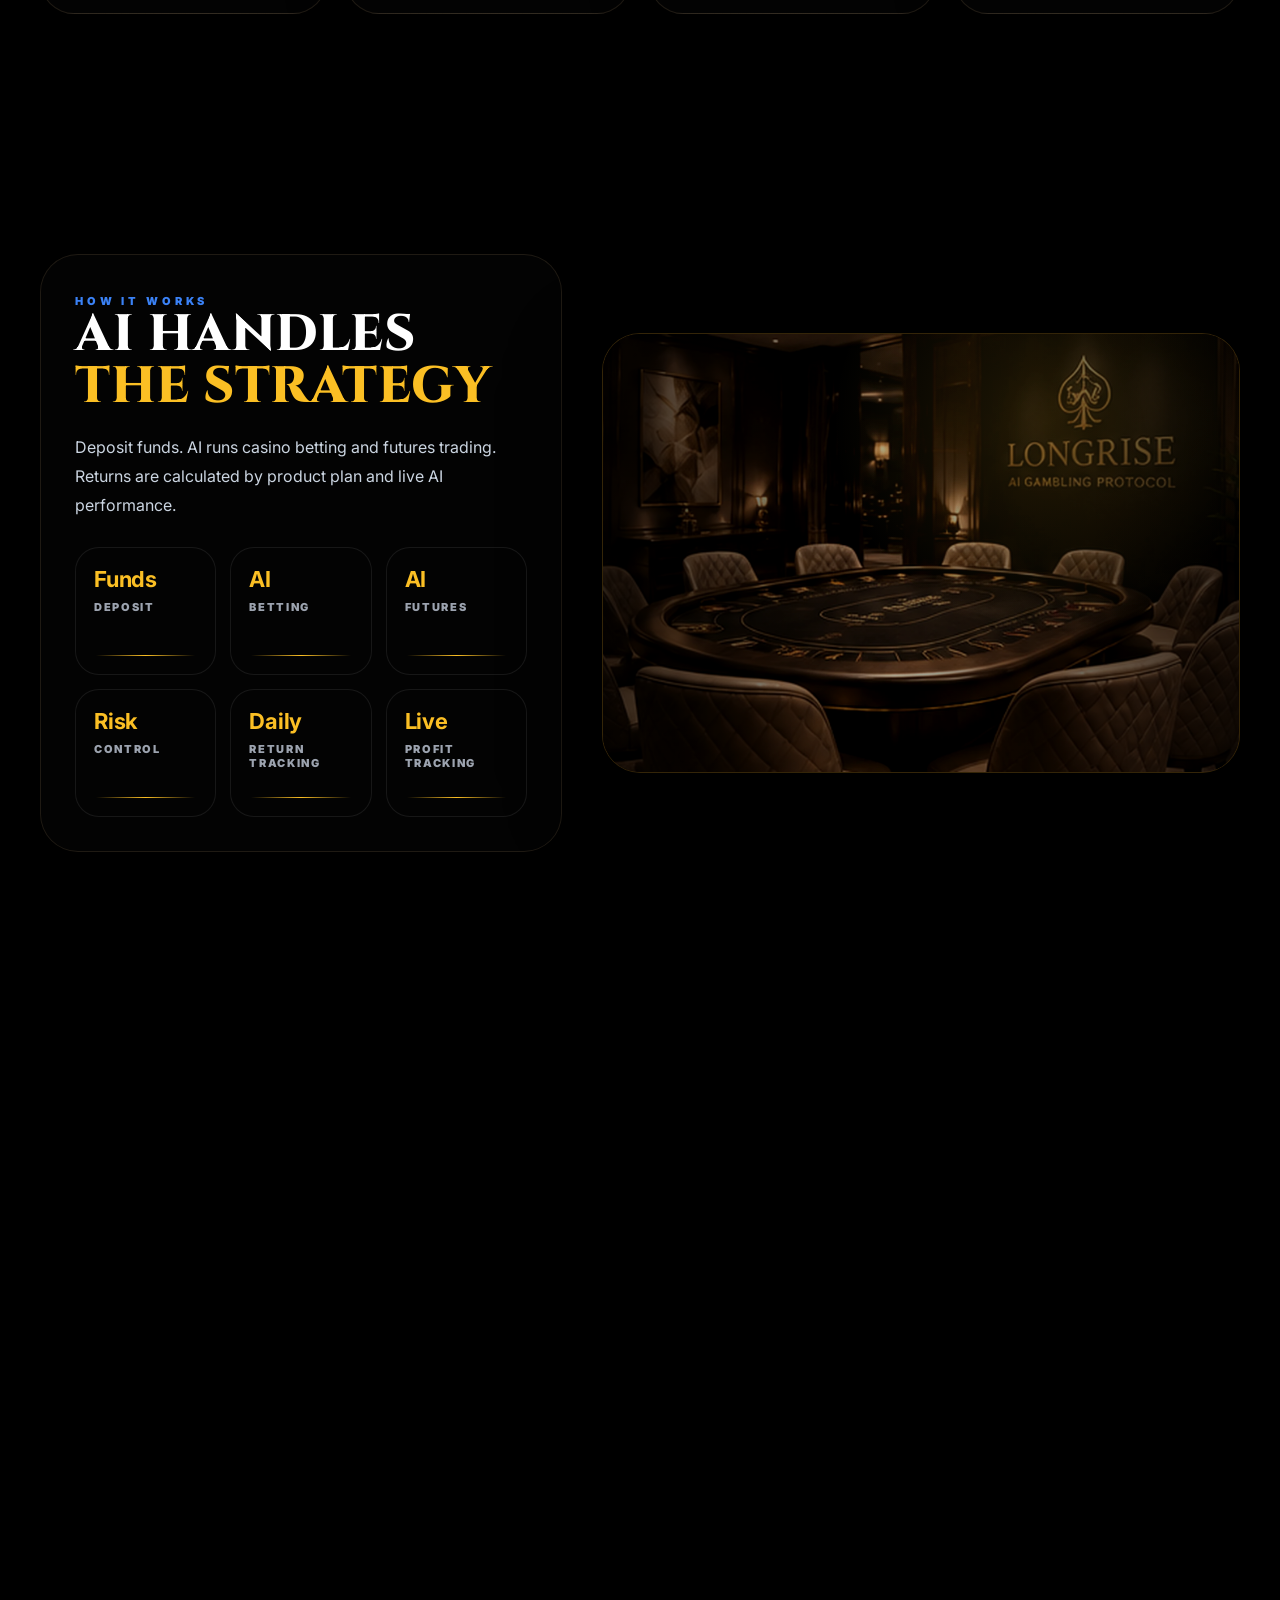
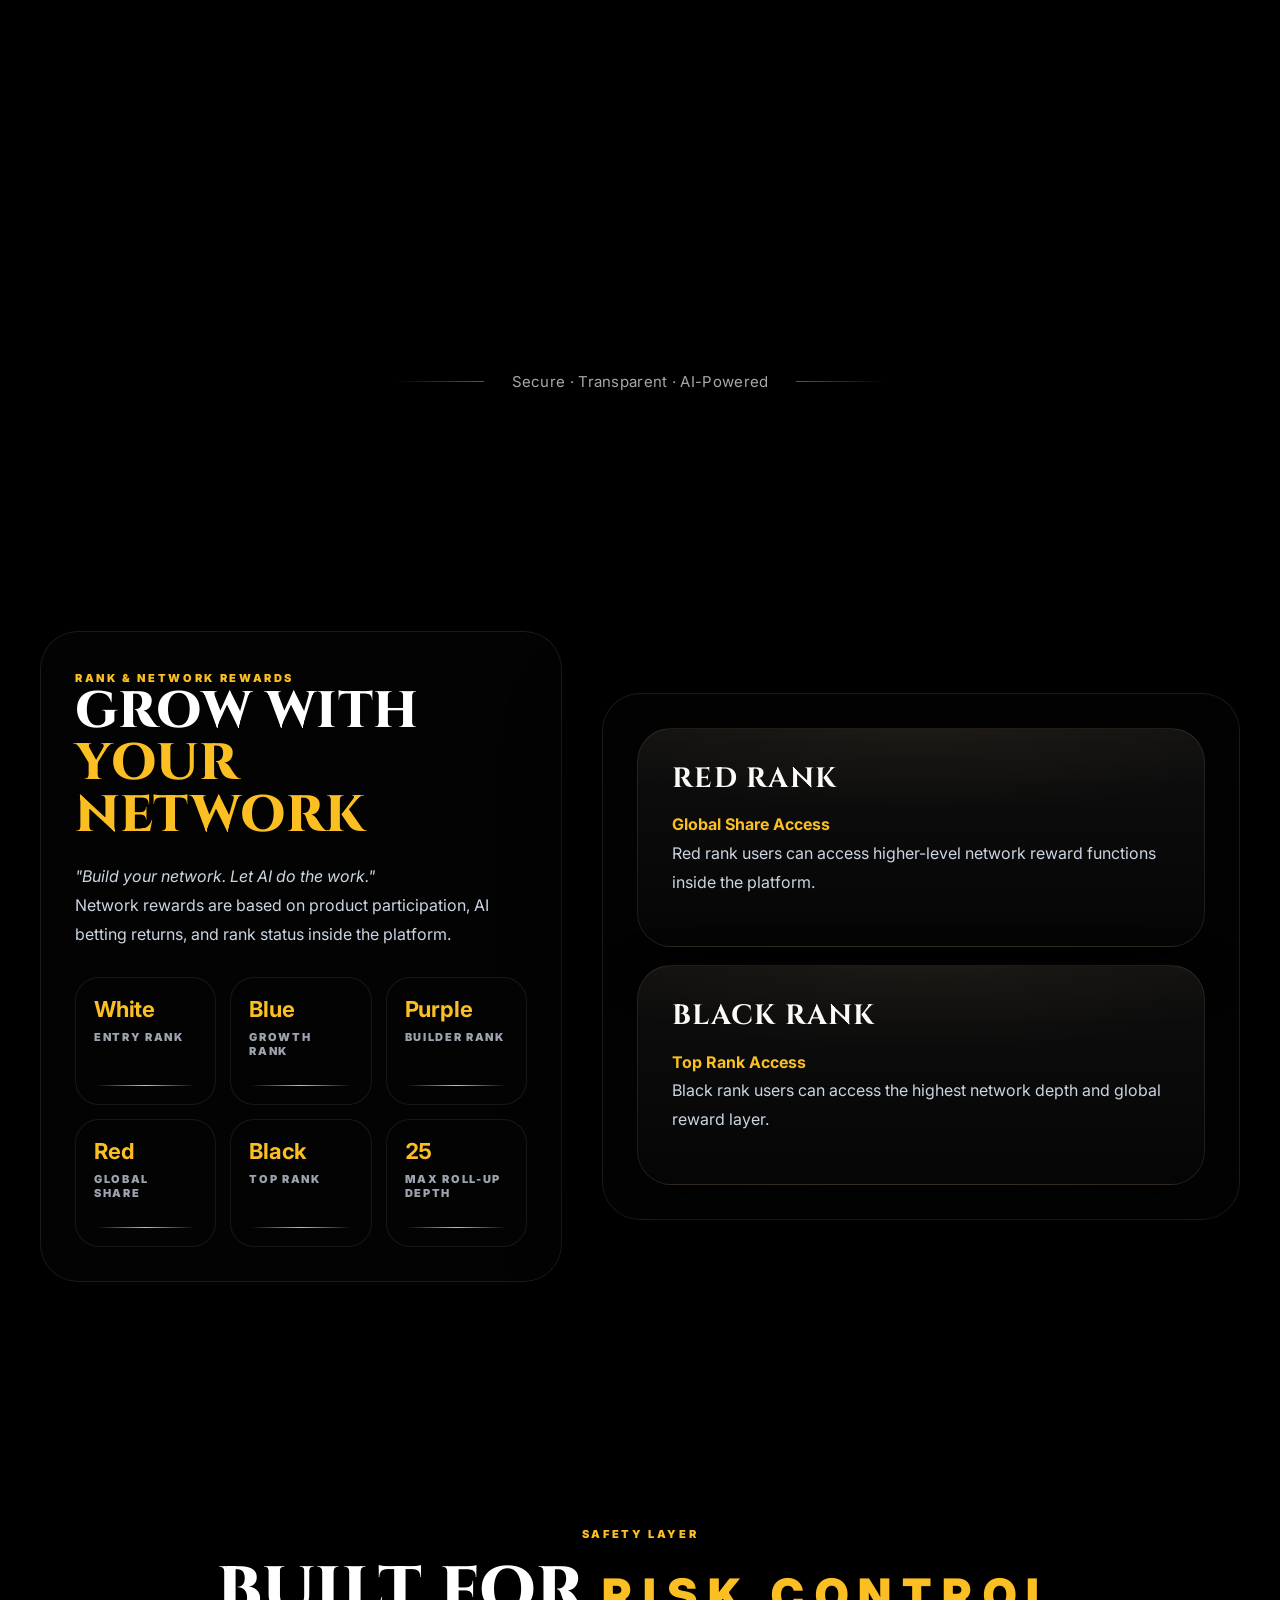
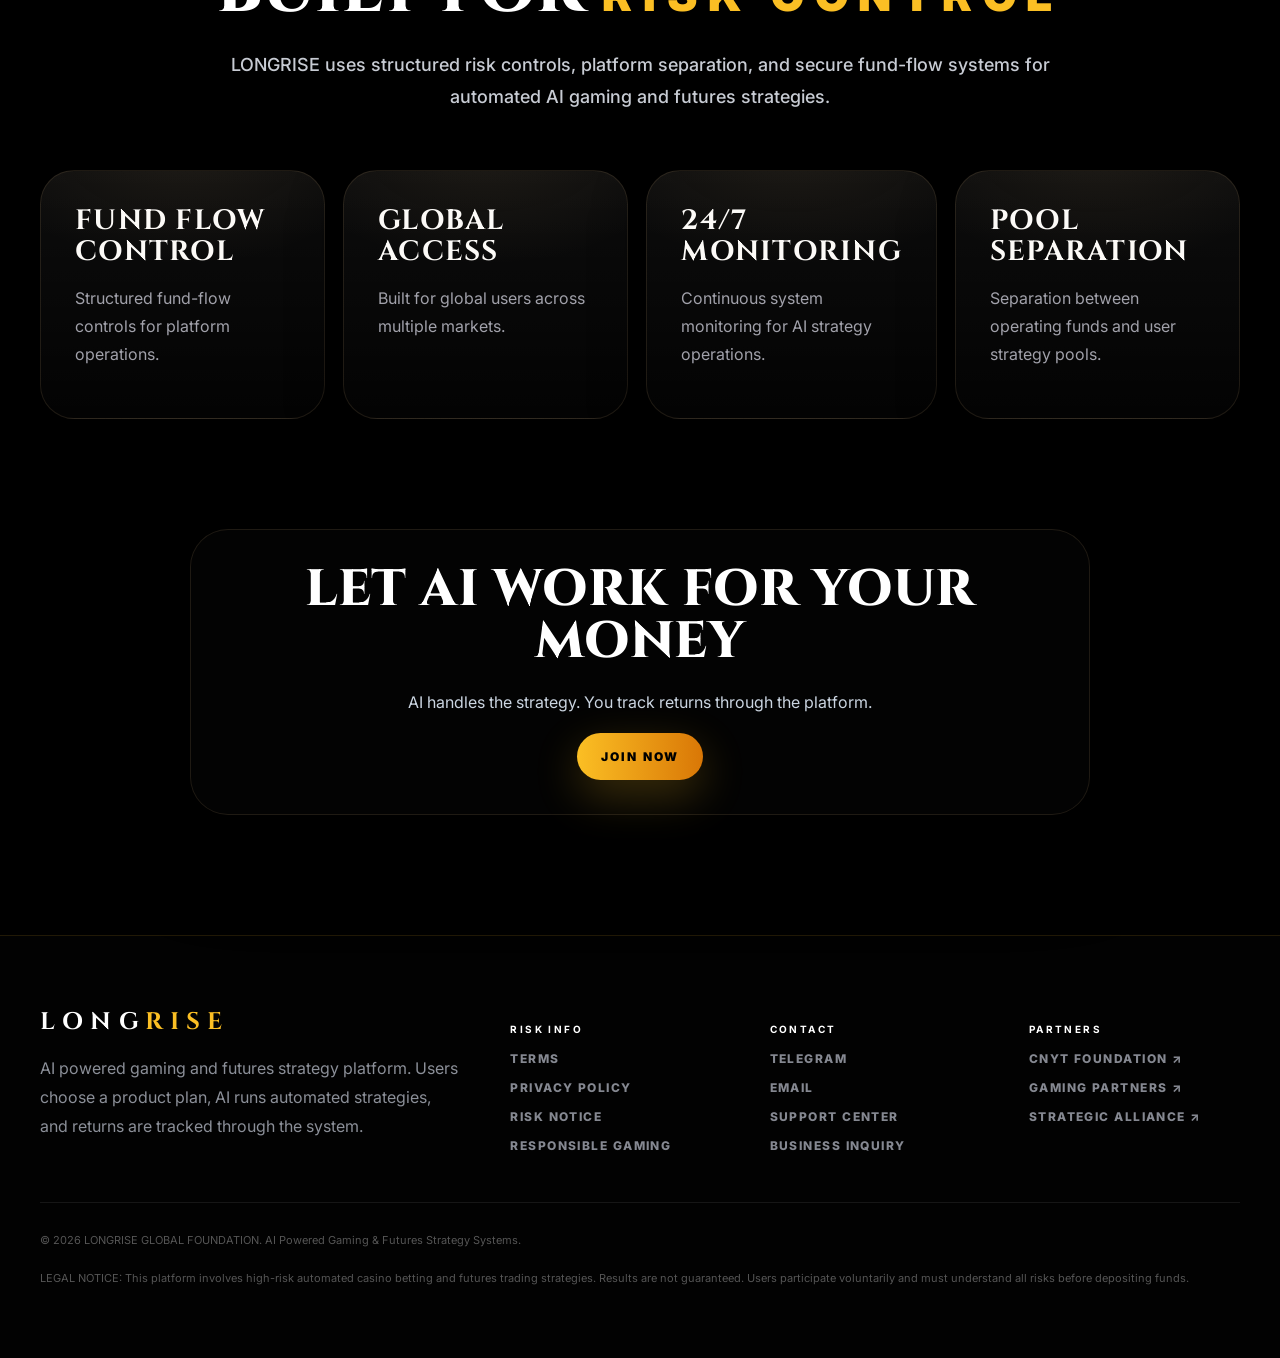
==== commit 1de2eb9b: "Add files via upload" ====
--- a/index.html
+++ b/index.html
@@ -5,33 +5,45 @@
 <meta name="viewport" content="width=device-width, initial-scale=1" />
 <title>LONGRISE | AI Powered Gaming Profits</title>
 <meta name="description" content="AI powered gaming profits through automated casino betting and futures trading systems." />
+<meta name="theme-color" content="#070504" />
+<link rel="icon" href="data:image/svg+xml,%3Csvg xmlns='http://www.w3.org/2000/svg' viewBox='0 0 64 64'%3E%3Crect width='64' height='64' rx='14' fill='%23070504'/%3E%3Cpath d='M22 16h7v25h15v7H22z' fill='%23fbbf24'/%3E%3C/svg%3E" />
+<!-- Open Graph / social preview -->
+<meta property="og:type" content="website" />
+<meta property="og:title" content="LONGRISE | AI Powered Gaming Profits" />
+<meta property="og:description" content="Your funds power AI casino betting and futures trading systems. AI handles execution 24/7." />
+<meta property="og:image" content="assets/images/longrise-image-01.webp" />
+<meta property="og:locale" content="en_US" />
+<meta name="twitter:card" content="summary_large_image" />
+<link rel="preconnect" href="https://fonts.googleapis.com">
+<link rel="preconnect" href="https://fonts.gstatic.com" crossorigin>
+<link href="https://fonts.googleapis.com/css2?family=Cinzel:wght@500;600;700;800;900&family=Inter:wght@400;500;600;700;800;900&display=swap" rel="stylesheet">
 <link rel="stylesheet" href="assets/css/styles.css">
 </head>
 <body>
-<nav class="nav"><div class="container nav-inner"><div class="brand">LONG<span>RISE</span></div><div class="nav-links"><a href="#vision">AI Gaming</a><a href="#technology">AI Engines</a><a href="#yield">Profit Plans</a><a href="#partners">Network</a><a href="#safety">Safety</a></div></div></nav>
-<header class="hero"><div class="container hero-grid"><div class="reveal"><div class="eyebrow"><i class="pulse"></i> AI + GAMING + PROFIT</div><h1>PROFIT FROM<br><span class="gold">AI SYSTEMS</span></h1><p>AI handles execution for you.<br><span style="color:#fff;border-bottom:1px solid #b91c1c;padding-bottom:3px">Your funds power AI casino betting and futures trading systems.</span></p><div class="hero-actions"><a class="btn btn-primary" href="#access">Start Now</a><a class="btn btn-ghost" href="#vision">Whitepaper</a></div><div class="hero-stats"><div class="stat"><b>24/7</b><span>AI Systems</span></div><div class="stat"><b>Casino</b><span>Auto Betting</span></div><div class="stat"><b>Futures</b><span>AI Trading</span></div></div></div>
-<div class="asset-frame hero-asset reveal"><img src="assets/images/longrise-image-01.webp" alt="LONGRISE casino AI command room"><div class="winboard"><div class="board-head"><b>Live Profits</b><span class="live">● LIVE</span></div><div class="row"><span class="rank">01</span><div><span class="game">Dragon_King_88</span><span class="sub">Live Profits</span></div><span class="gain">$54,200.12</span></div><div class="row"><span class="rank">02</span><div><span class="game">Golden_Whale</span><span class="sub">Live Profits</span></div><span class="gain">$42,150.45</span></div><div class="row"><span class="rank">03</span><div><span class="game">K-Capital_M</span><span class="sub">Live Profits</span></div><span class="gain">$38,900.20</span></div><div style="margin-top:16px;color:#fbbf24;font-size:12px;font-weight:900;text-transform:uppercase;letter-spacing:.18em">1,245,852 Wallets · Profit Hub</div></div></div></div></header>
+<nav class="nav"><div class="container nav-inner"><div class="brand">LONG<span>RISE</span></div><button class="nav-toggle" id="navToggle" aria-label="Menu" aria-expanded="false" aria-controls="navLinks"><span></span><span></span><span></span></button><div class="nav-links" id="navLinks"><a href="#vision">AI Gaming</a><a href="#technology">AI Engines</a><a href="#yield">Profit Plans</a><a href="#partners">Network</a><a href="#safety">Safety</a><a class="nav-cta" href="#access">Start Now</a></div></div></nav>
+<header class="hero"><div class="hero-bg" aria-hidden="true"><img src="assets/images/longrise-image-02.webp" alt="" loading="eager" decoding="async"></div><div class="container hero-grid"><div class="reveal"><div class="eyebrow"><i class="pulse"></i> AI + GAMING + PROFIT</div><h1>PROFIT FROM<br><span class="gold">AI SYSTEMS</span></h1><p>AI handles execution for you.<br><span style="color:#fff;border-bottom:1px solid #b91c1c;padding-bottom:3px">Your funds power AI casino betting and futures trading systems.</span></p><div class="hero-actions"><a class="btn btn-primary" href="#access">Start Now</a><a class="btn btn-ghost" href="#vision">Whitepaper</a></div><div class="hero-stats"><div class="stat"><b>24/7</b><span>AI Systems</span></div><div class="stat"><b>Casino</b><span>Auto Betting</span></div><div class="stat"><b>Futures</b><span>AI Trading</span></div></div></div>
+<div class="asset-frame hero-asset reveal"><img src="assets/images/longrise-image-01.webp" alt="LONGRISE casino AI command room" fetchpriority="high" decoding="async"><div class="winboard"><div class="board-head"><b>Live Profits</b><span class="live">● LIVE</span></div><div class="row"><span class="rank">01</span><div><span class="game">Dragon_King_88</span><span class="sub">Live Profits</span></div><span class="gain">$54,200.12</span></div><div class="row"><span class="rank">02</span><div><span class="game">Golden_Whale</span><span class="sub">Live Profits</span></div><span class="gain">$42,150.45</span></div><div class="row"><span class="rank">03</span><div><span class="game">K-Capital_M</span><span class="sub">Live Profits</span></div><span class="gain">$38,900.20</span></div><div style="margin-top:16px;color:#fbbf24;font-size:12px;font-weight:900;text-transform:uppercase;letter-spacing:.18em">1,245,852 Wallets · Profit Hub</div></div></div></div></header>
 <section id="vision"><div class="container"><div class="section-title reveal"><span>AI + Gaming + Profit</span><h2>Profit From<br><span class="gold">AI Systems</span></h2><p>AI handles execution for you.<br><b style="color:white;font-weight:600">Your funds power AI casino betting and futures trading systems.</b></p></div><div class="grid4"><div class="card reveal"><h3>AI Casino Engine</h3><p>Automated casino betting system for roulette, baccarat, slots and live tables.</p></div><div class="card reveal"><h3>AI Futures Engine</h3><p>Automated futures trading system for market opportunities.</p></div><div class="card reveal"><h3>Dynamic Monthly Returns</h3><p>Monthly returns vary based on AI casino and futures performance.</p></div><div class="card reveal"><h3>CNYT Reward System</h3><p>Receive additional token rewards based on your product plan.</p></div></div></div></section>
-<section id="technology"><div class="container split"><div class="panel reveal"><span class="blue" style="font-size:11px;letter-spacing:.35em;font-weight:900;text-transform:uppercase">How It Works</span><h2>AI Handles <span class="gold">The Strategy</span></h2><p>Deposit funds. AI runs casino betting and futures trading. Returns are calculated by product plan and live AI performance.</p><div class="table-map" style="margin-top:28px"><div class="table-cell"><b>Funds</b><span>Deposit</span></div><div class="table-cell"><b>AI</b><span>Betting</span></div><div class="table-cell"><b>AI</b><span>Futures</span></div><div class="table-cell"><b>Risk</b><span>Control</span></div><div class="table-cell"><b>Daily</b><span>Return Tracking</span></div><div class="table-cell"><b>Live</b><span>Profit Tracking</span></div></div></div><div class="asset-frame vip-room-asset reveal"><img src="assets/images/longrise-image-02.webp" alt="LONGRISE private casino room"></div></div></section>
+<section id="technology"><div class="container split"><div class="panel reveal"><span class="blue" style="font-size:11px;letter-spacing:.35em;font-weight:900;text-transform:uppercase">How It Works</span><h2>AI Handles <span class="gold">The Strategy</span></h2><p>Deposit funds. AI runs casino betting and futures trading. Returns are calculated by product plan and live AI performance.</p><div class="table-map" style="margin-top:28px"><div class="table-cell"><b>Funds</b><span>Deposit</span></div><div class="table-cell"><b>AI</b><span>Betting</span></div><div class="table-cell"><b>AI</b><span>Futures</span></div><div class="table-cell"><b>Risk</b><span>Control</span></div><div class="table-cell"><b>Daily</b><span>Return Tracking</span></div><div class="table-cell"><b>Live</b><span>Profit Tracking</span></div></div></div><div class="asset-frame vip-room-asset reveal"><img src="assets/images/longrise-image-02.webp" alt="LONGRISE private casino room" loading="lazy" decoding="async"></div></div></section>
 <section id="yield"><div class="container"><div class="section-title reveal"><span>Product Plans</span><h2>Choose Your Product</h2><p>Choose from Flexible, Basic, Standard, Premium, and VIP plans. AI runs casino and futures strategies, while monthly returns vary by product plan and live performance.</p></div><div class="product-grid-v83">
 <article class="product-card-v83 flexible reveal">
-<div class="product-image-v83"><img src="assets/images/longrise-image-03.webp" alt="LONGRISE Flexible plan casino asset"></div>
+<div class="product-image-v83"><img src="assets/images/longrise-image-03.webp" alt="LONGRISE Flexible plan casino asset" loading="lazy" decoding="async"></div>
 <div class="product-body-v83"><h3 class="product-name-v83 tier-flexible">Flexible</h3><div class="product-price-v83">$100</div><div class="product-line-v83"></div><div class="product-term-v83">No Lock-up</div><div class="product-label-v83">Monthly Return</div><div class="product-rate-v83 text-flexible">4%~</div><div class="product-reward-v83"><b class="text-flexible">CNYT Rewards</b>Not Included</div><a class="product-cta-v83 text-flexible" href="#access">Start Now</a></div>
 </article>
 <article class="product-card-v83 basic reveal">
-<div class="product-image-v83"><img src="assets/images/longrise-image-04.webp" alt="LONGRISE Basic plan casino asset"></div>
+<div class="product-image-v83"><img src="assets/images/longrise-image-04.webp" alt="LONGRISE Basic plan casino asset" loading="lazy" decoding="async"></div>
 <div class="product-body-v83"><h3 class="product-name-v83 tier-basic">Basic</h3><div class="product-price-v83">$200</div><div class="product-line-v83"></div><div class="product-term-v83">12 Months</div><div class="product-label-v83">Monthly Return</div><div class="product-rate-v83 text-basic">7%~</div><div class="product-reward-v83"><b class="text-basic">CNYT Rewards</b>USDT profit × 2%</div><a class="product-cta-v83 text-basic" href="#access">Start Now</a></div>
 </article>
 <article class="product-card-v83 standard reveal">
-<div class="product-image-v83"><img src="assets/images/longrise-image-05.webp" alt="LONGRISE Standard plan casino asset"></div>
+<div class="product-image-v83"><img src="assets/images/longrise-image-05.webp" alt="LONGRISE Standard plan casino asset" loading="lazy" decoding="async"></div>
 <div class="product-body-v83"><h3 class="product-name-v83 tier-standard">Standard</h3><div class="product-price-v83">$500</div><div class="product-line-v83"></div><div class="product-term-v83">12 Months</div><div class="product-label-v83">Monthly Return</div><div class="product-rate-v83 text-standard">9%~</div><div class="product-reward-v83"><b class="text-standard">CNYT Rewards</b>USDT profit × 4%</div><a class="product-cta-v83 text-standard" href="#access">Start Now</a></div>
 </article>
 <article class="product-card-v83 premium reveal">
-<div class="product-image-v83"><img src="assets/images/longrise-image-06.webp" alt="LONGRISE Premium plan casino asset"></div>
+<div class="product-image-v83"><img src="assets/images/longrise-image-06.webp" alt="LONGRISE Premium plan casino asset" loading="lazy" decoding="async"></div>
 <div class="product-body-v83"><h3 class="product-name-v83 tier-premium">Premium</h3><div class="product-price-v83">$1,000</div><div class="product-line-v83"></div><div class="product-term-v83">12 Months</div><div class="product-label-v83">Monthly Return</div><div class="product-rate-v83 text-premium">11%~</div><div class="product-reward-v83"><b class="text-premium">CNYT Rewards</b>USDT profit × 6%</div><a class="product-cta-v83 text-premium" href="#access">Start Now</a></div>
 </article>
 <article class="product-card-v83 vip reveal">
-<div class="vip-badge-v83">Highest<br>Tier</div><div class="product-image-v83"><img src="assets/images/longrise-image-07.webp" alt="LONGRISE VIP plan casino asset"></div>
+<div class="vip-badge-v83">Highest<br>Tier</div><div class="product-image-v83"><img src="assets/images/longrise-image-07.webp" alt="LONGRISE VIP plan casino asset" loading="lazy" decoding="async"></div>
 <div class="product-body-v83"><h3 class="product-name-v83 tier-vip">♛ VIP</h3><div class="product-price-v83">$5,000</div><div class="product-line-v83"></div><div class="product-term-v83">12 Months</div><div class="product-label-v83">Monthly Return</div><div class="product-rate-v83 text-vip">18%~</div><div class="product-reward-v83"><b class="text-vip">CNYT Rewards</b>USDT profit × 10%<br><span class="text-vip">Highest AI strategy tier</span></div><a class="product-cta-v83 text-vip" href="#access">Enter VIP</a></div>
 </article>
 </div><div class="bottom-proof-v83 reveal">Secure · Transparent · AI-Powered</div></div></section>
--- a/assets/css/styles.css
+++ b/assets/css/styles.css
@@ -95,3 +95,231 @@
   .hero h1{font-size:clamp(46px,15vw,72px)!important;}
   .hero h1 span.gold{font-size:clamp(42px,13vw,66px)!important;letter-spacing:.01em!important;}
 }
+
+/* =====================================================================
+   V9 POLISH LAYER — Cinzel display typography + refined gold system
+   Scope: typographic refinement + surface polish. Content unchanged.
+   ===================================================================== */
+:root{
+  --gold-base:#b99a6b;          /* spec: base gold  */
+  --gold-hi:#e5c398;            /* spec: highlight gold */
+  --gold-glow:#fbbf24;          /* spec: glow gold */
+  --line-soft:rgba(185,154,107,.15);  /* spec card border */
+  --line-mid:rgba(185,154,107,.28);
+  --cream:#fcfaf7;
+  --muted-warm:#a79c93;
+}
+
+/* --- Display headlines -> Cinzel (uppercase, tracked-out) --- */
+.brand,
+h1,
+.section-title h2,
+.panel h2,
+.card h3,
+.module h3,
+#yield .product-name-v83{
+  font-family:'Cinzel',Georgia,serif!important;
+}
+
+.brand{letter-spacing:.30em!important;font-weight:700!important;}
+
+h1{
+  font-weight:900!important;
+  line-height:.94!important;
+  letter-spacing:-.005em!important;
+}
+.hero h1{
+  line-height:.92!important;
+  letter-spacing:0!important;
+}
+.hero h1 span.gold{
+  letter-spacing:.04em!important;
+  color:var(--gold-glow)!important;
+  text-shadow:0 18px 60px #000,0 0 34px rgba(251,191,36,.22)!important;
+}
+
+.section-title h2,
+.panel h2{
+  font-weight:800!important;
+  line-height:1.02!important;
+  letter-spacing:.01em!important;
+}
+.panel h2{font-size:clamp(34px,4vw,52px)!important;}
+
+.card h3,
+.module h3{
+  font-weight:700!important;
+  letter-spacing:.045em!important;
+  line-height:1.12!important;
+  color:var(--cream)!important;
+}
+
+/* Eyebrow / kicker labels stay Inter, tightened tracking */
+.section-title span,
+.eyebrow{font-family:'Inter',sans-serif!important;}
+
+/* --- Financial data -> Inter w/ tabular figures (spec) --- */
+.stat b,
+.gain,
+.table-cell b,
+#yield .product-price-v83,
+#yield .product-rate-v83,
+.winboard .rank{
+  font-family:'Inter',ui-sans-serif,system-ui,sans-serif!important;
+  font-feature-settings:"tnum" 1,"lnum" 1!important;
+  font-variant-numeric:tabular-nums lining-nums!important;
+  letter-spacing:-.01em!important;
+}
+.stat b{font-weight:800!important;}
+#yield .product-price-v83{font-weight:800!important;letter-spacing:-.02em!important;}
+#yield .product-rate-v83{font-weight:800!important;}
+.gain{font-weight:700!important;}
+
+/* --- Surface polish: softer spec-aligned gold borders + inner glow --- */
+.card{
+  border-color:var(--line-soft)!important;
+  background:
+    radial-gradient(120% 80% at 50% -10%,rgba(185,154,107,.10),transparent 60%),
+    linear-gradient(180deg,rgba(255,255,255,.05),rgba(255,255,255,.012))!important;
+  transition:transform .3s cubic-bezier(.22,1,.36,1),border-color .3s ease,box-shadow .3s ease!important;
+}
+.card:hover{
+  transform:translateY(-7px)!important;
+  border-color:var(--line-mid)!important;
+  box-shadow:0 30px 80px rgba(0,0,0,.7),0 0 0 1px rgba(185,154,107,.10)!important;
+}
+.panel{border-color:var(--line-soft)!important;}
+.stat{
+  border-color:rgba(255,255,255,.07)!important;
+  transition:transform .3s cubic-bezier(.22,1,.36,1),border-color .3s ease!important;
+}
+.stat:hover{transform:translateY(-4px)!important;border-color:var(--line-mid)!important;}
+
+/* Nav brand + link refinement */
+.nav{border-bottom:1px solid var(--line-soft)!important;}
+.nav a{transition:color .2s ease!important;}
+
+/* Live board headline -> Cinzel small caps feel */
+.winboard .board-head b{font-family:'Cinzel',Georgia,serif!important;letter-spacing:.12em!important;font-weight:700!important;}
+
+/* Buttons: tighter, premium */
+.btn{font-family:'Inter',sans-serif!important;}
+
+/* Section vertical rhythm: a touch more breathing room */
+section{padding:120px 0!important;}
+@media(max-width:620px){section{padding:78px 0!important;}}
+
+/* Hero spacing fix: Cinzel caps are taller — prevent gold/paragraph overlap */
+.hero h1{margin:24px 0 30px!important;}
+.hero h1 span.gold{
+  display:block!important;
+  white-space:nowrap!important;
+  line-height:1.0!important;
+  padding-bottom:.04em!important;
+  margin-top:12px!important;
+}
+.hero p{margin-top:24px!important;}
+
+/* =====================================================================
+   V10 — Full-bleed hero, gold shimmer, card stagger, mobile nav + RWD
+   ===================================================================== */
+
+/* --- Full-bleed cinematic hero background --- */
+.hero{isolation:isolate;}
+.hero-bg{position:absolute;inset:0;z-index:0;overflow:hidden;pointer-events:none;}
+.hero-bg img{
+  width:100%;height:100%;object-fit:cover;object-position:30% 50%;display:block;
+  opacity:.16;
+  filter:saturate(.8) contrast(1.04) brightness(.5) blur(5px);
+  transform:scale(1.12);
+}
+.hero-bg:after{
+  content:"";position:absolute;inset:0;
+  background:
+    radial-gradient(circle at 76% 28%,rgba(251,191,36,.12),transparent 46%),
+    radial-gradient(circle at 14% 6%,rgba(127,29,29,.30),transparent 40%),
+    linear-gradient(180deg,rgba(7,5,4,.55) 0%,rgba(7,5,4,.90) 70%,#000 100%);
+}
+.hero-grid{position:relative;z-index:2;}
+
+/* --- Gold shimmer sweep on hero headline --- */
+@media(prefers-reduced-motion:no-preference){
+  .hero h1 span.gold{
+    background:linear-gradient(100deg,
+      var(--gold-base) 0%,var(--gold-glow) 28%,#fff5db 50%,var(--gold-glow) 72%,var(--gold-base) 100%)!important;
+    background-size:230% 100%!important;
+    -webkit-background-clip:text!important;background-clip:text!important;
+    -webkit-text-fill-color:transparent!important;color:transparent!important;
+    text-shadow:none!important;
+    filter:drop-shadow(0 18px 50px rgba(0,0,0,.85)) drop-shadow(0 0 26px rgba(251,191,36,.20))!important;
+    animation:goldSweep 7.5s ease-in-out infinite!important;
+  }
+}
+@keyframes goldSweep{0%,100%{background-position:0% 50%}50%{background-position:100% 50%}}
+
+/* --- Staggered card reveals --- */
+.grid4 .reveal:nth-child(1),.grid3 .reveal:nth-child(1){transition-delay:.04s!important;}
+.grid4 .reveal:nth-child(2),.grid3 .reveal:nth-child(2){transition-delay:.12s!important;}
+.grid4 .reveal:nth-child(3),.grid3 .reveal:nth-child(3){transition-delay:.20s!important;}
+.grid4 .reveal:nth-child(4),.grid3 .reveal:nth-child(4){transition-delay:.28s!important;}
+#yield .product-card-v83.reveal:nth-child(1){transition-delay:.04s!important;}
+#yield .product-card-v83.reveal:nth-child(2){transition-delay:.12s!important;}
+#yield .product-card-v83.reveal:nth-child(3){transition-delay:.20s!important;}
+#yield .product-card-v83.reveal:nth-child(4){transition-delay:.28s!important;}
+#yield .product-card-v83.reveal:nth-child(5){transition-delay:.36s!important;}
+
+/* --- Nav: flex row + CTA pill + hamburger --- */
+.nav-inner{position:relative;}
+.nav-links{display:flex;align-items:center;}
+.nav-cta{
+  margin-left:26px;
+  background:linear-gradient(90deg,var(--gold-glow),var(--gold2,#d97706));
+  color:#0a0701!important;
+  padding:10px 18px!important;border-radius:999px;
+  font-size:11px!important;font-weight:900!important;letter-spacing:.14em!important;
+  text-transform:uppercase;
+}
+.nav-cta:hover{color:#0a0701!important;transform:translateY(-2px);}
+.nav-toggle{
+  display:none;flex-direction:column;justify-content:center;gap:5px;
+  width:44px;height:44px;padding:0 10px;
+  border:1px solid var(--line-mid);border-radius:11px;
+  background:rgba(0,0,0,.45);cursor:pointer;
+}
+.nav-toggle span{display:block;height:2px;width:100%;background:var(--gold-glow);border-radius:2px;transition:transform .3s ease,opacity .2s ease;}
+.nav-toggle.open span:nth-child(1){transform:translateY(7px) rotate(45deg);}
+.nav-toggle.open span:nth-child(2){opacity:0;}
+.nav-toggle.open span:nth-child(3){transform:translateY(-7px) rotate(-45deg);}
+
+/* --- Mobile breakpoint: dropdown menu + responsive polish --- */
+@media(max-width:980px){
+  .nav-toggle{display:flex;}
+  .nav-links{
+    position:absolute;top:76px;left:0;right:0;
+    flex-direction:column;align-items:stretch;
+    background:rgba(7,5,4,.97);backdrop-filter:blur(20px);
+    border-bottom:1px solid var(--line-soft);
+    box-shadow:0 30px 70px rgba(0,0,0,.7);
+    padding:10px 22px 22px;gap:2px;
+    transform:translateY(-130%);opacity:0;pointer-events:none;
+    transition:transform .38s cubic-bezier(.22,1,.36,1),opacity .25s ease;
+  }
+  .nav-links.open{transform:none;opacity:1;pointer-events:auto;}
+  .nav-links a{margin-left:0!important;padding:16px 4px;font-size:13px;border-bottom:1px solid rgba(255,255,255,.05);}
+  .nav-cta{margin:14px 0 0!important;text-align:center;justify-content:center;border-bottom:0!important;padding:15px 18px!important;}
+}
+
+/* compact, tidy mobile layout */
+@media(max-width:620px){
+  .hero-stats{grid-template-columns:repeat(3,1fr)!important;gap:8px!important;}
+  .stat{padding:13px 10px!important;border-radius:18px!important;}
+  .stat b{font-size:19px!important;}
+  .stat span{font-size:8.5px!important;letter-spacing:.12em!important;}
+  .hero-actions{gap:12px!important;}
+  .hero-actions .btn{flex:1 1 auto;justify-content:center;}
+  .hero-bg img{opacity:.16;}
+  .section-title p,.panel p,.hero p{font-size:16px!important;}
+}
+@media(max-width:420px){
+  .hero-actions .btn{flex:1 1 100%;}
+}
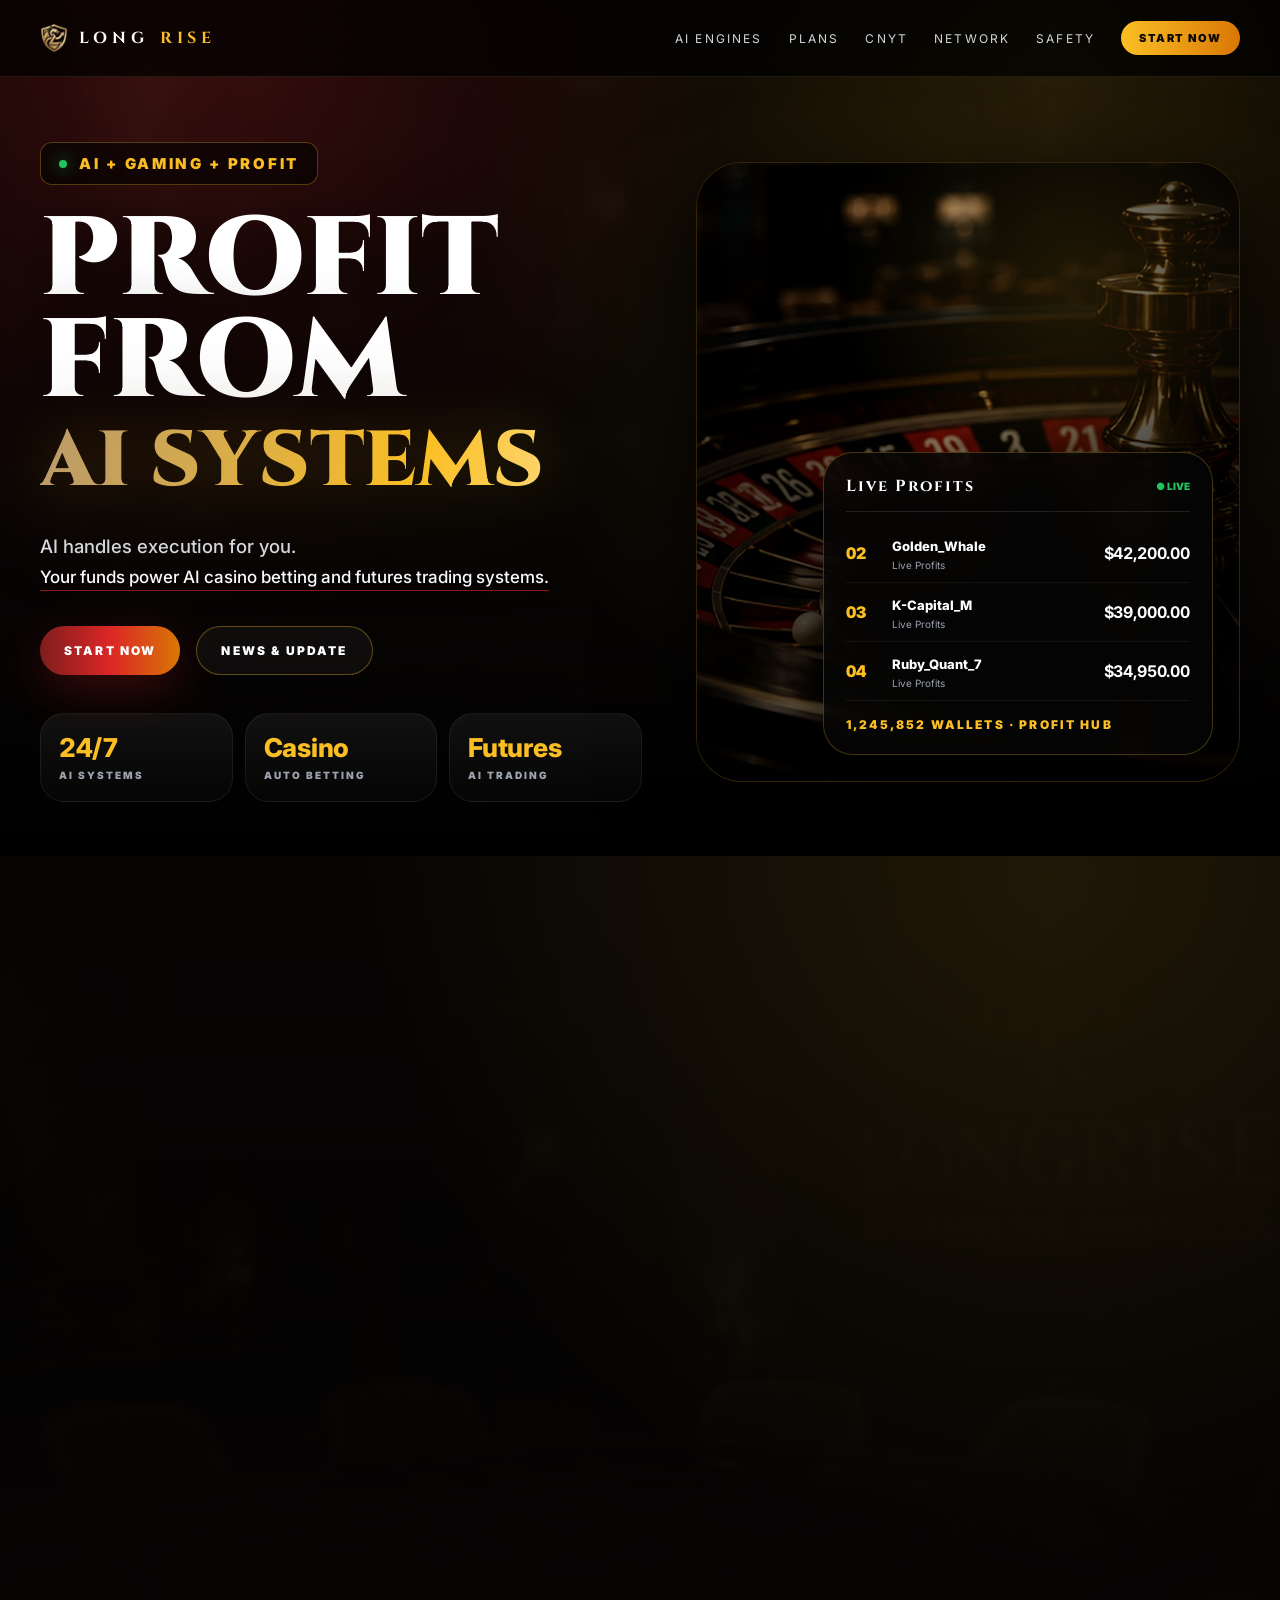
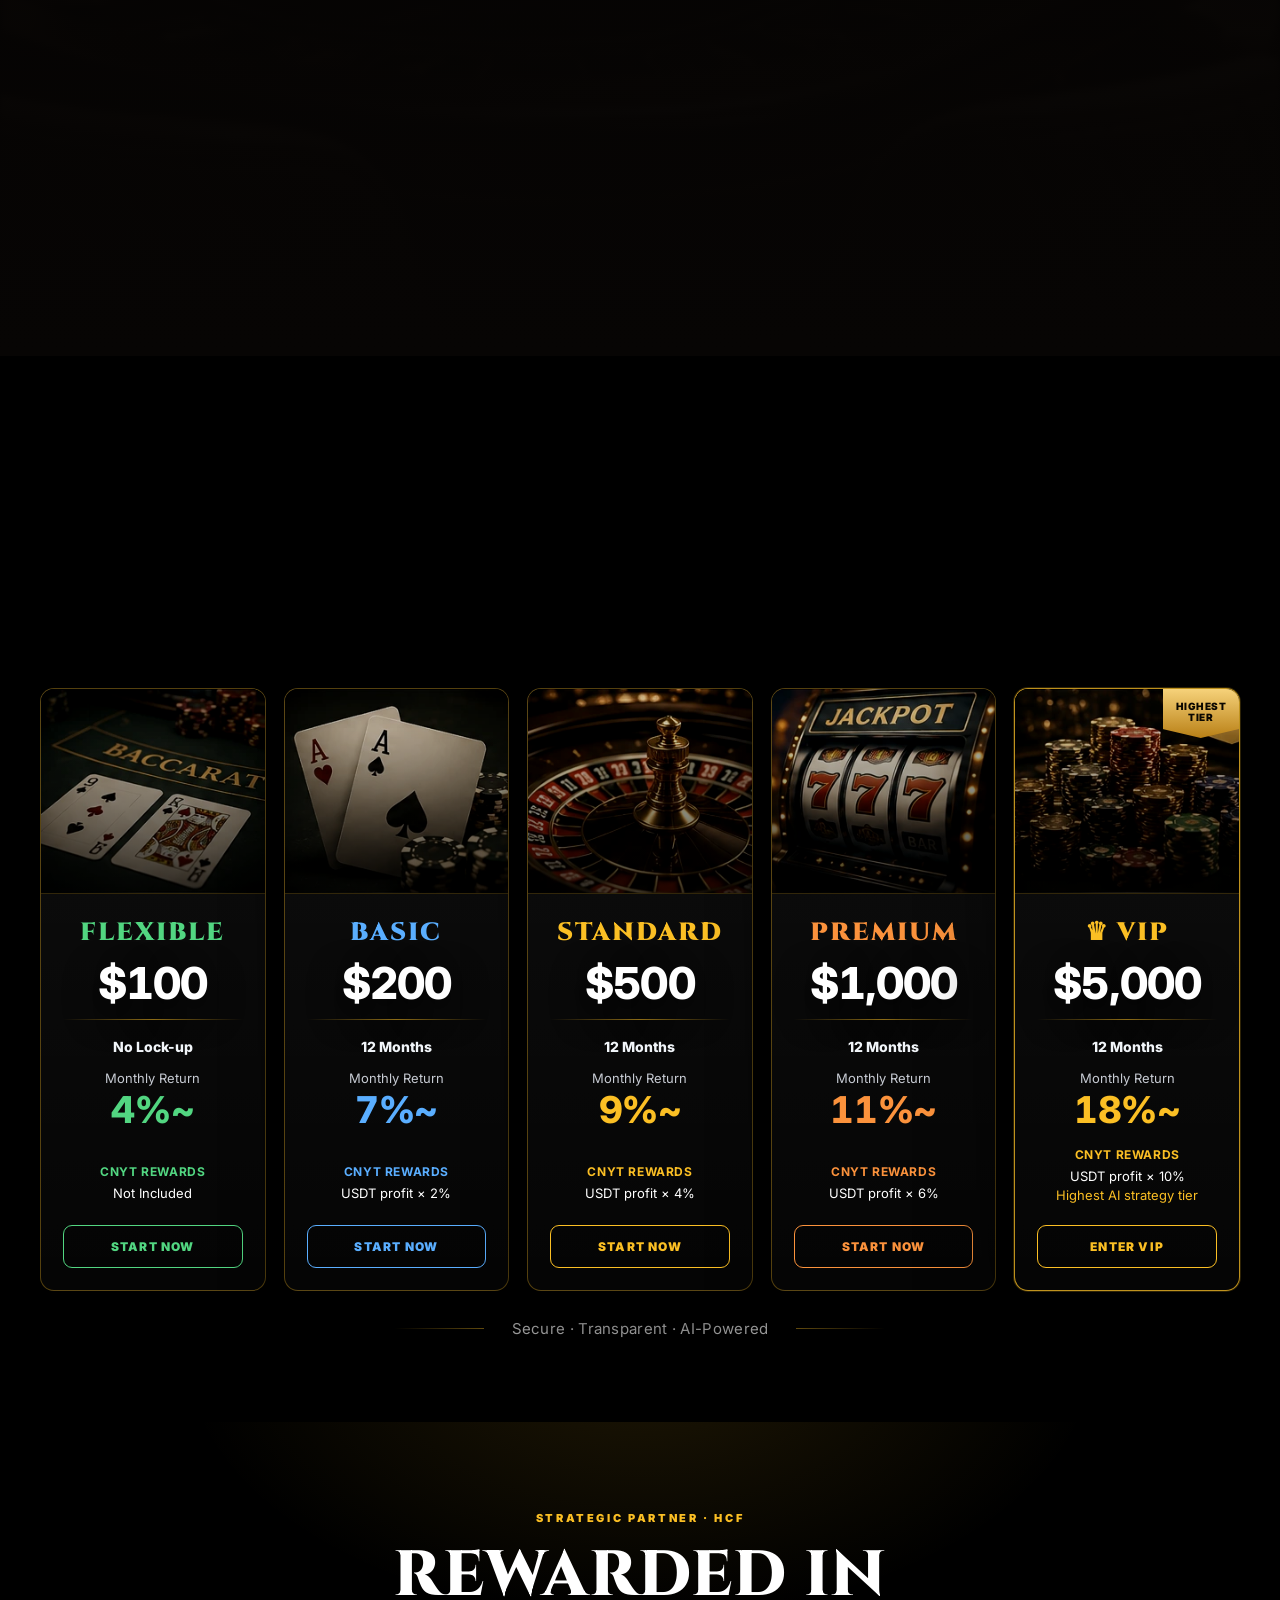
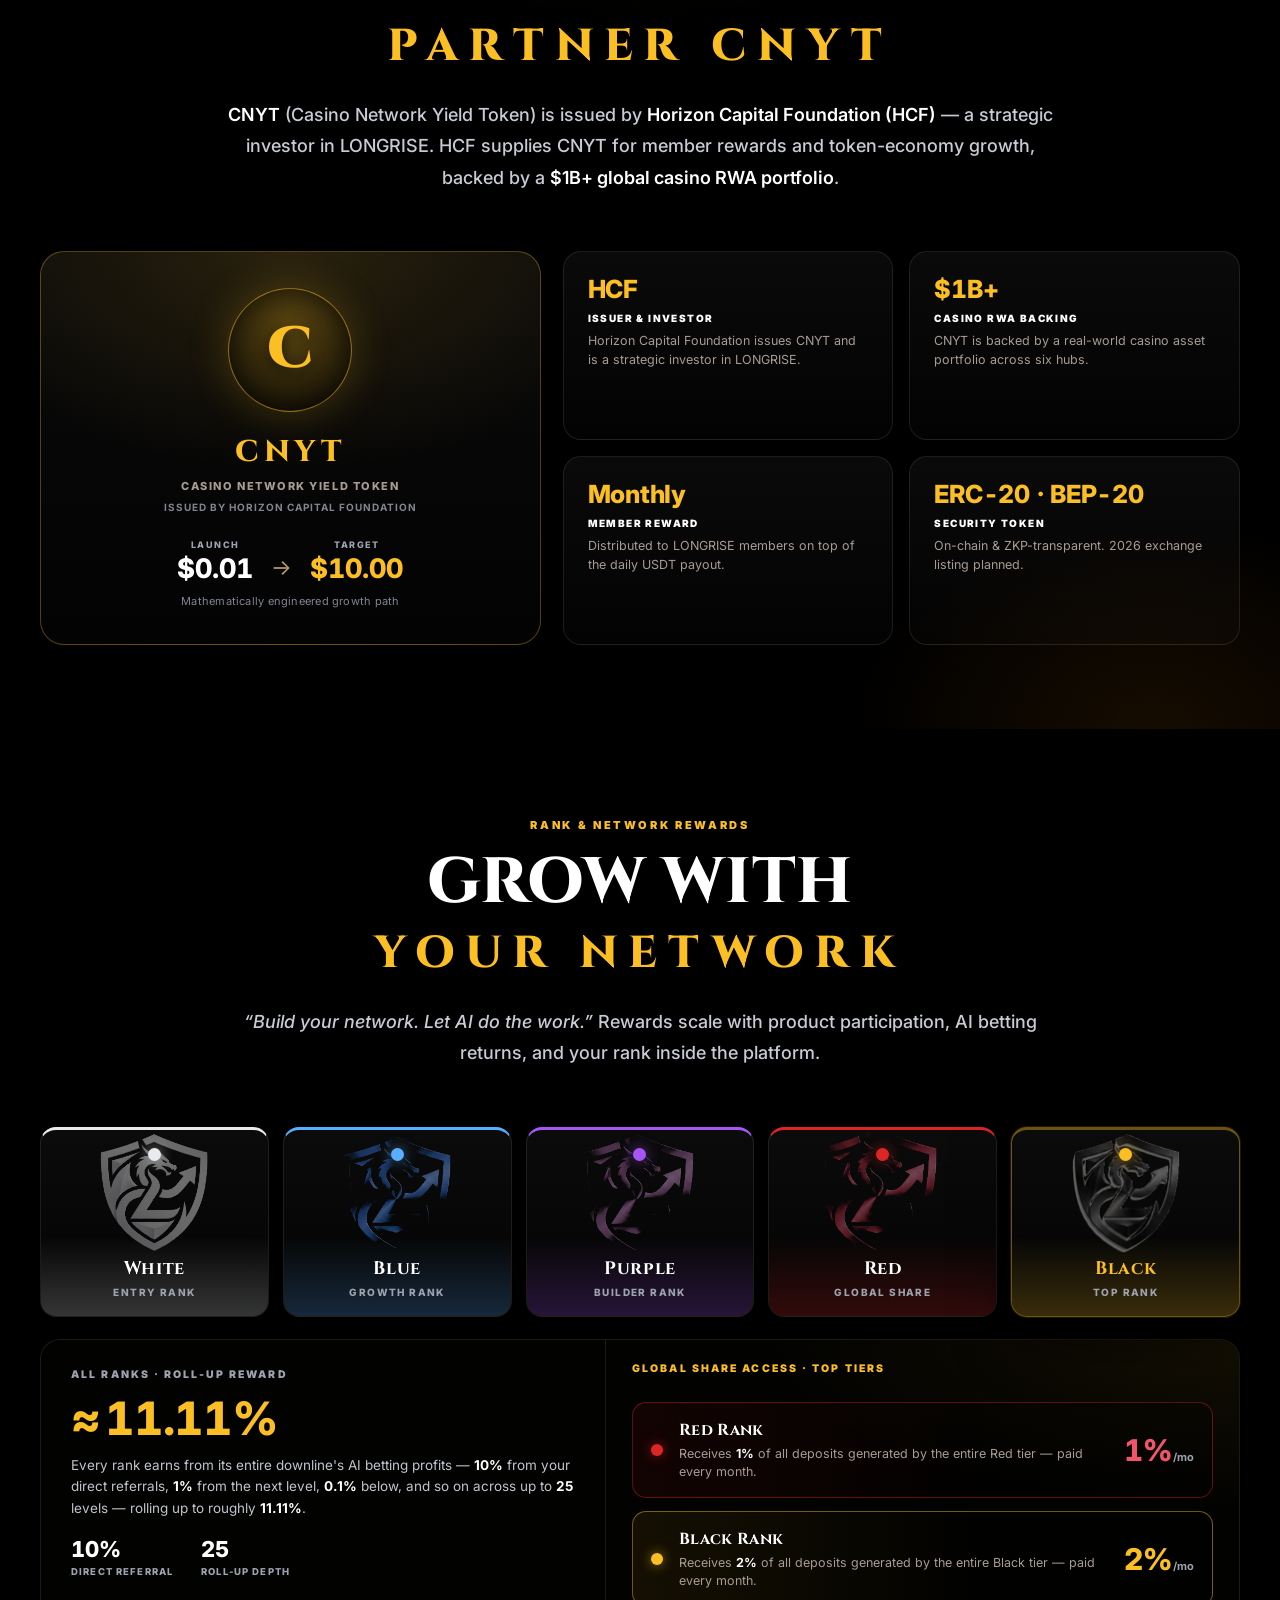
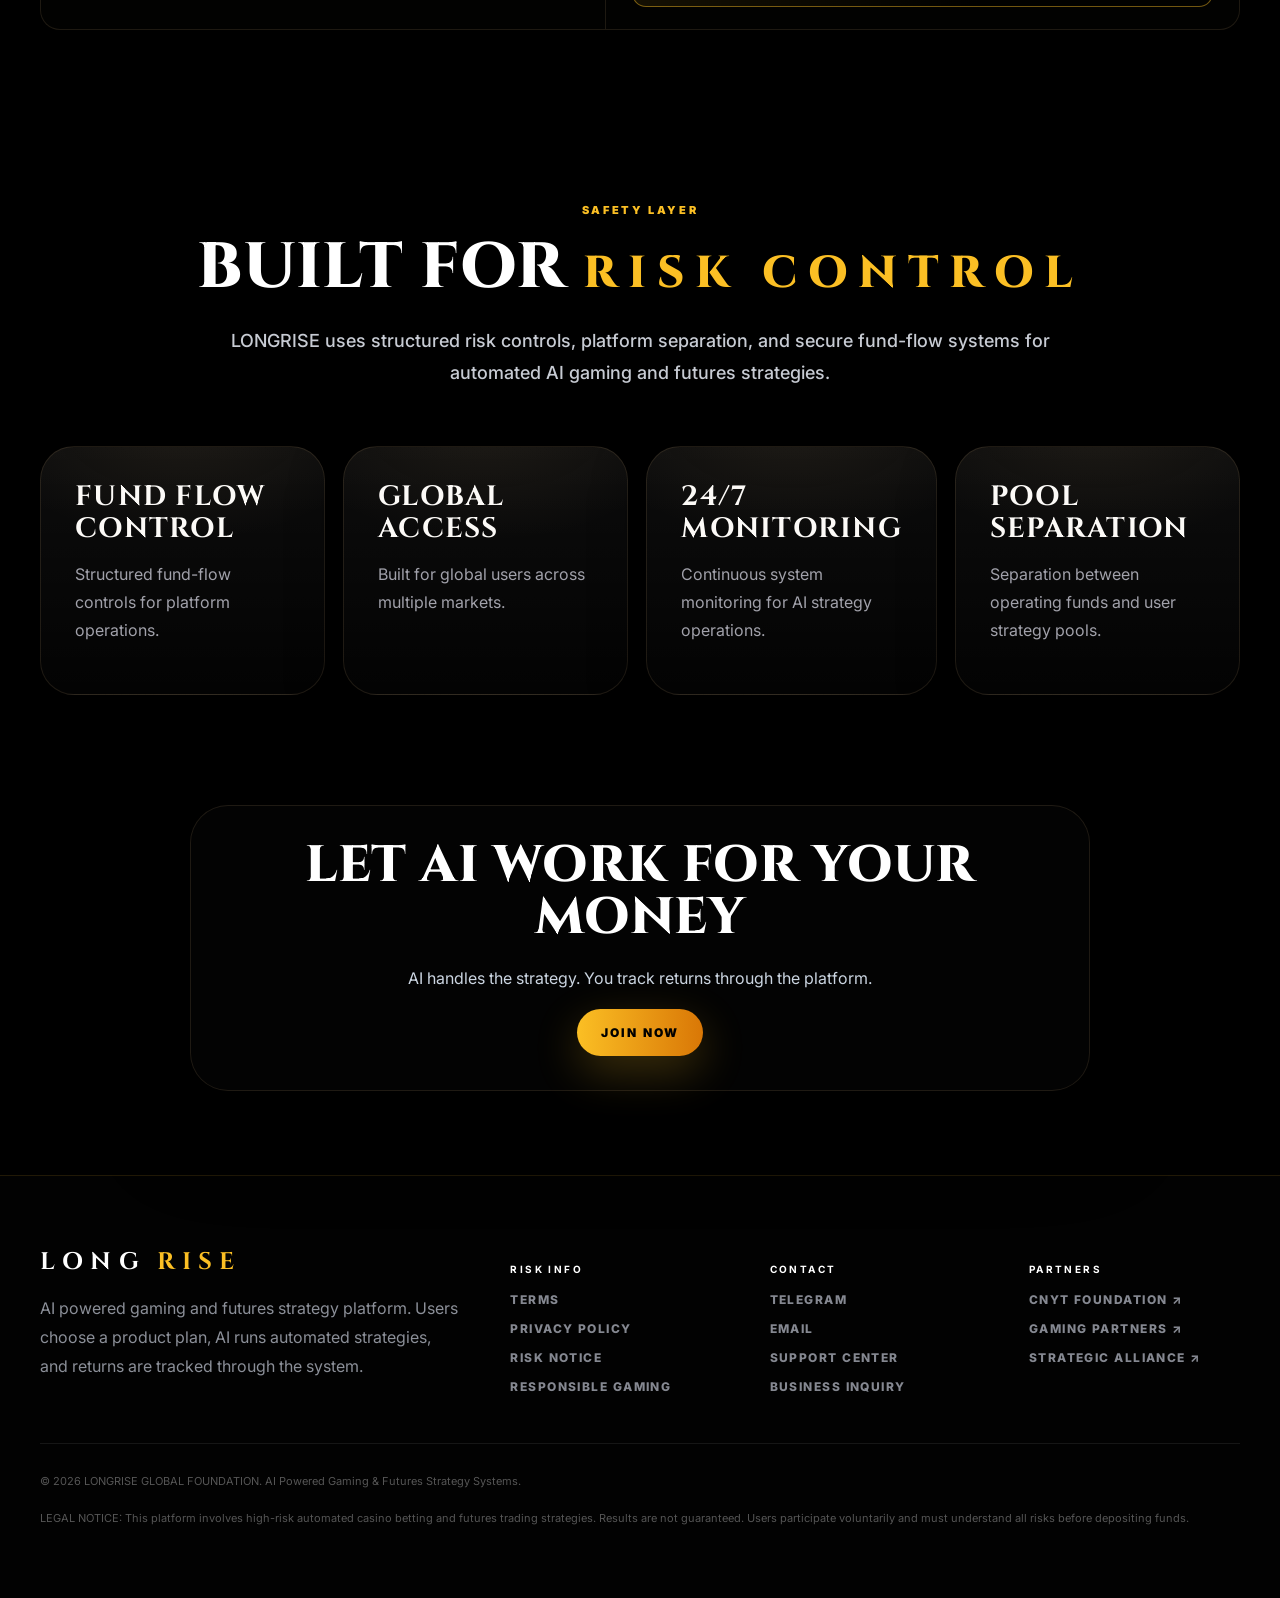
==== commit 88a911c1: "Add files via upload" ====
--- a/index.html
+++ b/index.html
@@ -16,15 +16,20 @@
 <meta name="twitter:card" content="summary_large_image" />
 <link rel="preconnect" href="https://fonts.googleapis.com">
 <link rel="preconnect" href="https://fonts.gstatic.com" crossorigin>
-<link href="https://fonts.googleapis.com/css2?family=Cinzel:wght@500;600;700;800;900&family=Inter:wght@400;500;600;700;800;900&display=swap" rel="stylesheet">
+<link href="https://fonts.googleapis.com/css2?family=Cinzel:wght@500;600;700;800;900&family=Inter:wght@400;500;600;700;800;900&family=JetBrains+Mono:wght@400;500;700&display=swap" rel="stylesheet">
 <link rel="stylesheet" href="assets/css/styles.css">
 </head>
 <body>
-<nav class="nav"><div class="container nav-inner"><div class="brand">LONG<span>RISE</span></div><button class="nav-toggle" id="navToggle" aria-label="Menu" aria-expanded="false" aria-controls="navLinks"><span></span><span></span><span></span></button><div class="nav-links" id="navLinks"><a href="#vision">AI Gaming</a><a href="#technology">AI Engines</a><a href="#yield">Profit Plans</a><a href="#partners">Network</a><a href="#safety">Safety</a><a class="nav-cta" href="#access">Start Now</a></div></div></nav>
-<header class="hero"><div class="hero-bg" aria-hidden="true"><img src="assets/images/longrise-image-02.webp" alt="" loading="eager" decoding="async"></div><div class="container hero-grid"><div class="reveal"><div class="eyebrow"><i class="pulse"></i> AI + GAMING + PROFIT</div><h1>PROFIT FROM<br><span class="gold">AI SYSTEMS</span></h1><p>AI handles execution for you.<br><span style="color:#fff;border-bottom:1px solid #b91c1c;padding-bottom:3px">Your funds power AI casino betting and futures trading systems.</span></p><div class="hero-actions"><a class="btn btn-primary" href="#access">Start Now</a><a class="btn btn-ghost" href="#vision">Whitepaper</a></div><div class="hero-stats"><div class="stat"><b>24/7</b><span>AI Systems</span></div><div class="stat"><b>Casino</b><span>Auto Betting</span></div><div class="stat"><b>Futures</b><span>AI Trading</span></div></div></div>
+<nav class="nav"><div class="container nav-inner"><div class="brand"><img class="brand-mark" src="assets/logos/gold.png" alt="LONGRISE logo" />LONG<span>RISE</span></div><button class="nav-toggle" id="navToggle" aria-label="Menu" aria-expanded="false" aria-controls="navLinks"><span></span><span></span><span></span></button><div class="nav-links" id="navLinks"><a href="#technology">AI Engines</a><a href="#yield">Plans</a><a href="#cnyt">CNYT</a><a href="#partners">Network</a><a href="#safety">Safety</a><a class="nav-cta" href="#access">Start Now</a></div></div></nav>
+<header class="hero"><div class="hero-bg" aria-hidden="true"><img src="assets/images/longrise-image-02.webp" alt="" loading="eager" decoding="async"></div><div class="container hero-grid"><div class="reveal"><div class="eyebrow"><i class="pulse"></i> AI + GAMING + PROFIT</div><h1>PROFIT FROM<br><span class="gold">AI SYSTEMS</span></h1><p>AI handles execution for you.<br><span style="color:#fff;border-bottom:1px solid #b91c1c;padding-bottom:3px">Your funds power AI casino betting and futures trading systems.</span></p><div class="hero-actions"><a class="btn btn-primary" href="#access">Start Now</a><a class="btn btn-ghost" href="#technology">Whitepaper</a></div><div class="hero-stats"><div class="stat"><b>24/7</b><span>AI Systems</span></div><div class="stat"><b>Casino</b><span>Auto Betting</span></div><div class="stat"><b>Futures</b><span>AI Trading</span></div></div></div>
 <div class="asset-frame hero-asset reveal"><img src="assets/images/longrise-image-01.webp" alt="LONGRISE casino AI command room" fetchpriority="high" decoding="async"><div class="winboard"><div class="board-head"><b>Live Profits</b><span class="live">● LIVE</span></div><div class="row"><span class="rank">01</span><div><span class="game">Dragon_King_88</span><span class="sub">Live Profits</span></div><span class="gain">$54,200.12</span></div><div class="row"><span class="rank">02</span><div><span class="game">Golden_Whale</span><span class="sub">Live Profits</span></div><span class="gain">$42,150.45</span></div><div class="row"><span class="rank">03</span><div><span class="game">K-Capital_M</span><span class="sub">Live Profits</span></div><span class="gain">$38,900.20</span></div><div style="margin-top:16px;color:#fbbf24;font-size:12px;font-weight:900;text-transform:uppercase;letter-spacing:.18em">1,245,852 Wallets · Profit Hub</div></div></div></div></header>
-<section id="vision"><div class="container"><div class="section-title reveal"><span>AI + Gaming + Profit</span><h2>Profit From<br><span class="gold">AI Systems</span></h2><p>AI handles execution for you.<br><b style="color:white;font-weight:600">Your funds power AI casino betting and futures trading systems.</b></p></div><div class="grid4"><div class="card reveal"><h3>AI Casino Engine</h3><p>Automated casino betting system for roulette, baccarat, slots and live tables.</p></div><div class="card reveal"><h3>AI Futures Engine</h3><p>Automated futures trading system for market opportunities.</p></div><div class="card reveal"><h3>Dynamic Monthly Returns</h3><p>Monthly returns vary based on AI casino and futures performance.</p></div><div class="card reveal"><h3>CNYT Reward System</h3><p>Receive additional token rewards based on your product plan.</p></div></div></div></section>
-<section id="technology"><div class="container split"><div class="panel reveal"><span class="blue" style="font-size:11px;letter-spacing:.35em;font-weight:900;text-transform:uppercase">How It Works</span><h2>AI Handles <span class="gold">The Strategy</span></h2><p>Deposit funds. AI runs casino betting and futures trading. Returns are calculated by product plan and live AI performance.</p><div class="table-map" style="margin-top:28px"><div class="table-cell"><b>Funds</b><span>Deposit</span></div><div class="table-cell"><b>AI</b><span>Betting</span></div><div class="table-cell"><b>AI</b><span>Futures</span></div><div class="table-cell"><b>Risk</b><span>Control</span></div><div class="table-cell"><b>Daily</b><span>Return Tracking</span></div><div class="table-cell"><b>Live</b><span>Profit Tracking</span></div></div></div><div class="asset-frame vip-room-asset reveal"><img src="assets/images/longrise-image-02.webp" alt="LONGRISE private casino room" loading="lazy" decoding="async"></div></div></section>
+<section id="technology" class="dual-engine"><div class="engine-band" aria-hidden="true"><img src="assets/images/longrise-image-02.webp" alt="" loading="lazy" decoding="async"></div><div class="container"><div class="section-title reveal"><span>Dual AI Engine</span><h2>Two AI Engines<br><span class="gold">One Daily Payout</span></h2><p>Your deposit powers two independent AI systems running in parallel &mdash; casino house-edge capture and crypto-futures quant trading &mdash; settled to USDT every day.</p></div>
+<div class="engine-grid">
+<article class="engine-card reveal"><div class="engine-head"><span class="engine-tag">Engine 01</span><h3>AI Casino Engine</h3><p class="engine-lead">Mathematical house edge, captured for you.</p></div><ul class="engine-list"><li><b>House-edge reversal</b>Roulette, baccarat, slots &amp; live tables</li><li><b>Emotion-AI pattern analysis</b>Behavioral signal modeling per game</li><li><b>24/7 across 6 global hubs</b>Continuous automated betting</li></ul><div class="engine-viz casino-viz"><div class="viz-head"><span>Live Tables</span><span class="viz-live">&#9679; LIVE</span></div><div class="viz-row"><span>Baccarat&nbsp;·&nbsp;Hub&nbsp;GE</span><b class="pos">edge +3.2%</b></div><div class="viz-row"><span>Roulette&nbsp;·&nbsp;Hub&nbsp;VN</span><b class="pos">edge +2.7%</b></div><div class="viz-row"><span>Slots&nbsp;·&nbsp;Hub&nbsp;PH</span><b class="pos">edge +4.1%</b></div></div></article>
+<article class="engine-card reveal futures"><div class="engine-head"><span class="engine-tag">Engine 02</span><h3>AI Futures Quant Engine</h3><p class="engine-lead">HFT scalping &middot; futures arbitrage &middot; ML-optimized.</p></div><ul class="engine-list"><li><b>FIX + WebSocket feeds</b>Async ingestion, FIX order routing &mdash; microsecond execution, not REST overhead</li><li><b>Event-driven core</b>Each market tick fires parallel AI compute threads &mdash; no blocking pipeline</li><li><b>Local risk mirror</b>On-box position &amp; margin state &mdash; zero round-trips for balance checks</li></ul><div class="engine-viz quant-viz"><div class="viz-head"><span>Quant Terminal</span><span class="viz-live">&#9679; EXEC</span></div><div class="term"><div class="term-row"><span class="t-dim">FIX &#8646; order routing</span><span class="t-gold" data-q="lat">0.31 ms</span></div><div class="term-row"><span class="t-dim">WS feed &middot; async</span><span class="t-green">streaming</span></div><div class="term-row"><span class="t-dim">BTC-PERP scalp</span><span class="t-green" data-q="btc">+0.82%</span></div><div class="term-row"><span class="t-dim">ETH arb spread</span><span class="t-green" data-q="eth">+0.41%</span></div><div class="term-row"><span class="t-dim">backtest sharpe</span><span class="t-gold" data-q="sharpe">2.1</span></div></div></div></article>
+</div>
+<div class="converge reveal"><div class="cv-step"><span class="cv-num">01</span><div><b>Risk Control</b><span>15% liquidity floor &middot; ZKP on-chain &middot; multi-venue spread</span></div></div><div class="cv-arrow" aria-hidden="true">&rarr;</div><div class="cv-step"><span class="cv-num">02</span><div><b>Daily Settlement</b><span>USDT auto-deposit &middot; UTC 06:00</span></div></div><div class="cv-arrow" aria-hidden="true">&rarr;</div><div class="cv-step"><span class="cv-num">03</span><div><b>CNYT Rewards</b><span>Token dividend by product plan</span></div></div></div>
+</div></section>
 <section id="yield"><div class="container"><div class="section-title reveal"><span>Product Plans</span><h2>Choose Your Product</h2><p>Choose from Flexible, Basic, Standard, Premium, and VIP plans. AI runs casino and futures strategies, while monthly returns vary by product plan and live performance.</p></div><div class="product-grid-v83">
 <article class="product-card-v83 flexible reveal">
 <div class="product-image-v83"><img src="assets/images/longrise-image-03.webp" alt="LONGRISE Flexible plan casino asset" loading="lazy" decoding="async"></div>
@@ -47,7 +52,23 @@
 <div class="product-body-v83"><h3 class="product-name-v83 tier-vip">♛ VIP</h3><div class="product-price-v83">$5,000</div><div class="product-line-v83"></div><div class="product-term-v83">12 Months</div><div class="product-label-v83">Monthly Return</div><div class="product-rate-v83 text-vip">18%~</div><div class="product-reward-v83"><b class="text-vip">CNYT Rewards</b>USDT profit × 10%<br><span class="text-vip">Highest AI strategy tier</span></div><a class="product-cta-v83 text-vip" href="#access">Enter VIP</a></div>
 </article>
 </div><div class="bottom-proof-v83 reveal">Secure · Transparent · AI-Powered</div></div></section>
-<section id="partners"><div class="container split"><div class="panel reveal"><span class="gold" style="font-size:11px;letter-spacing:.24em;font-weight:900;text-transform:uppercase">Rank & Network Rewards</span><h2>Grow With <span class="gold">Your Network</span></h2><p><i>"Build your network. Let AI do the work."</i><br>Network rewards are based on product participation, AI betting returns, and rank status inside the platform.</p><div class="table-map" style="margin-top:28px"><div class="table-cell"><b>White</b><span>Entry Rank</span></div><div class="table-cell"><b>Blue</b><span>Growth Rank</span></div><div class="table-cell"><b>Purple</b><span>Builder Rank</span></div><div class="table-cell"><b>Red</b><span>Global Share</span></div><div class="table-cell"><b>Black</b><span>Top Rank</span></div><div class="table-cell"><b>25</b><span>Max Roll-up Depth</span></div></div></div><div class="panel reveal"><div class="card" style="margin-bottom:18px"><h3>Red Rank</h3><p><b class="gold">Global Share Access</b><br>Red rank users can access higher-level network reward functions inside the platform.</p></div><div class="card"><h3>Black Rank</h3><p><b class="gold">Top Rank Access</b><br>Black rank users can access the highest network depth and global reward layer.</p></div></div></div></section>
+<section id="cnyt" class="cnyt-section"><div class="cnyt-band" aria-hidden="true"></div><div class="container"><div class="section-title reveal"><span>Strategic Partner &middot; HCF</span><h2>Rewarded In<br><span class="gold">Partner CNYT</span></h2><p><b style="color:#fff;font-weight:600">CNYT</b> (Casino Network Yield Token) is issued by <b style="color:#fff;font-weight:600">Horizon Capital Foundation (HCF)</b> &mdash; a strategic investor in LONGRISE. HCF supplies CNYT for member rewards and token-economy growth, backed by a <b style="color:#fff;font-weight:600">$1B+ global casino RWA portfolio</b>.</p></div>
+<div class="cnyt-grid">
+<div class="cnyt-card reveal"><div class="cnyt-coin"><span class="cnyt-mono">C</span></div><div class="cnyt-sym">CNYT</div><div class="cnyt-name">Casino Network Yield Token</div><div class="cnyt-issuer">Issued by Horizon Capital Foundation</div><div class="cnyt-path"><div class="cp-now"><span>Launch</span><b>$0.01</b></div><div class="cp-arrow" aria-hidden="true">&rarr;</div><div class="cp-target"><span>Target</span><b>$10.00</b></div></div><div class="cnyt-note">Mathematically engineered growth path</div></div>
+<div class="cnyt-facts reveal"><div class="cf"><b>HCF</b><span>Issuer &amp; Investor</span><p>Horizon Capital Foundation issues CNYT and is a strategic investor in LONGRISE.</p></div><div class="cf"><b>$1B+</b><span>Casino RWA Backing</span><p>CNYT is backed by a real-world casino asset portfolio across six hubs.</p></div><div class="cf"><b>Monthly</b><span>Member Reward</span><p>Distributed to LONGRISE members on top of the daily USDT payout.</p></div><div class="cf"><b>ERC-20 &middot; BEP-20</b><span>Security Token</span><p>On-chain &amp; ZKP-transparent. 2026 exchange listing planned.</p></div></div>
+</div></div></section>
+<section id="partners" class="rank-section"><div class="container"><div class="section-title reveal"><span>Rank &amp; Network Rewards</span><h2>Grow With<br><span class="gold">Your Network</span></h2><p><i>&ldquo;Build your network. Let AI do the work.&rdquo;</i> Rewards scale with product participation, AI betting returns, and your rank inside the platform.</p></div>
+<div class="rank-ladder reveal">
+<div class="rank-step" style="--rc:#e8eaed"><span class="rank-bar"></span><img class="rank-wm" src="assets/logos/white.png" alt="" /><span class="rank-dot"></span><b>White</b><span class="rank-role">Entry Rank</span></div>
+<div class="rank-step" style="--rc:#5aaeff"><span class="rank-bar"></span><img class="rank-wm" src="assets/logos/blue.png" alt="" /><span class="rank-dot"></span><b>Blue</b><span class="rank-role">Growth Rank</span></div>
+<div class="rank-step" style="--rc:#a855f7"><span class="rank-bar"></span><img class="rank-wm" src="assets/logos/purple.png" alt="" /><span class="rank-dot"></span><b>Purple</b><span class="rank-role">Builder Rank</span></div>
+<div class="rank-step" style="--rc:#dc2626"><span class="rank-bar"></span><img class="rank-wm" src="assets/logos/red.png" alt="" /><span class="rank-dot"></span><b>Red</b><span class="rank-role">Global Share</span></div>
+<div class="rank-step is-top" style="--rc:#fbbf24"><span class="rank-bar"></span><img class="rank-wm" src="assets/logos/black.png" alt="" /><span class="rank-dot"></span><b>Black</b><span class="rank-role">Top Rank</span></div>
+</div>
+<div class="rank-info reveal">
+<div class="ri-rollup"><span class="ri-kicker">All Ranks &middot; Roll-up Reward</span><div class="ri-figure">&asymp;&thinsp;11.11%</div><p class="ri-desc">Every rank earns from its entire downline's AI betting profits &mdash; <b>10%</b> from your direct referrals, <b>1%</b> from the next level, <b>0.1%</b> below, and so on across up to <b>25</b> levels &mdash; rolling up to roughly <b>11.11%</b>.</p><div class="ri-mini"><div><b>10%</b><span>Direct Referral</span></div><div><b>25</b><span>Roll-up Depth</span></div></div></div>
+<div class="ri-share"><span class="ri-kicker gold">Global Share Access &middot; Top Tiers</span><div class="gs-row gs-red"><span class="gs-dot"></span><div class="gs-text"><b>Red Rank</b><span>Receives <b>1%</b> of all deposits generated by the entire Red tier &mdash; paid every month.</span></div><span class="gs-pct">1%<small>/mo</small></span></div><div class="gs-row gs-black"><span class="gs-dot"></span><div class="gs-text"><b>Black Rank</b><span>Receives <b>2%</b> of all deposits generated by the entire Black tier &mdash; paid every month.</span></div><span class="gs-pct">2%<small>/mo</small></span></div></div>
+</div></div></section>
 <section id="safety"><div class="container"><div class="section-title reveal"><span class="blue">Safety Layer</span><h2>Built For <span class="blue">Risk Control</span></h2><p>LONGRISE uses structured risk controls, platform separation, and secure fund-flow systems for automated AI gaming and futures strategies.</p></div><div class="grid4"><div class="card reveal"><h3>Fund Flow Control</h3><p>Structured fund-flow controls for platform operations.</p></div><div class="card reveal"><h3>Global Access</h3><p>Built for global users across multiple markets.</p></div><div class="card reveal"><h3>24/7 Monitoring</h3><p>Continuous system monitoring for AI strategy operations.</p></div><div class="card reveal"><h3>Pool Separation</h3><p>Separation between operating funds and user strategy pools.</p></div></div><div id="access" class="panel reveal" style="text-align:center;max-width:900px;margin:110px auto 0"><h2>Let AI Work For Your Money</h2><p>AI handles the strategy. You track returns through the platform.</p><a class="btn btn-gold" href="#">Join Now</a></div></div></section>
 <footer class="footer"><div class="container"><div class="footer-grid"><div><div class="brand">LONG<span>RISE</span></div><p>AI powered gaming and futures strategy platform. Users choose a product plan, AI runs automated strategies, and returns are tracked through the system.</p></div><div><h5>Risk Info</h5><a href="#">Terms</a><a href="#">Privacy Policy</a><a href="risk-notice.html">Risk Notice</a><a href="#">Responsible Gaming</a></div><div><h5>Contact</h5><a href="#">Telegram</a><a href="#">Email</a><a href="#">Support Center</a><a href="#">Business Inquiry</a></div><div><h5>Partners</h5><a href="#">CNYT Foundation ↗</a><a href="#">Gaming Partners ↗</a><a href="#">Strategic Alliance ↗</a></div></div><div class="legal">© 2026 LONGRISE GLOBAL FOUNDATION. AI Powered Gaming &amp; Futures Strategy Systems.<br><br>LEGAL NOTICE: This platform involves high-risk automated casino betting and futures trading strategies. Results are not guaranteed. Users participate voluntarily and must understand all risks before depositing funds.</div></div></footer>
 <script src="assets/js/main.js"></script>
--- a/assets/css/styles.css
+++ b/assets/css/styles.css
@@ -154,9 +154,13 @@
   color:var(--cream)!important;
 }
 
-/* Eyebrow / kicker labels stay Inter, tightened tracking */
-.section-title span,
+/* Eyebrow / kicker labels stay Inter, tightened tracking.
+   NOTE: must be the DIRECT child span only — otherwise it also grabs the
+   .gold/.blue spans inside <h2> and forces them to sans-serif. */
+.section-title > span,
 .eyebrow{font-family:'Inter',sans-serif!important;}
+.section-title h2 .gold,
+.section-title h2 .blue{font-family:'Cinzel',Georgia,serif!important;font-weight:800!important;}
 
 /* --- Financial data -> Inter w/ tabular figures (spec) --- */
 .stat b,
@@ -205,9 +209,10 @@
 /* Buttons: tighter, premium */
 .btn{font-family:'Inter',sans-serif!important;}
 
-/* Section vertical rhythm: a touch more breathing room */
-section{padding:120px 0!important;}
-@media(max-width:620px){section{padding:78px 0!important;}}
+/* Section vertical rhythm */
+section{padding:84px 0!important;}
+.hero{min-height:auto!important;padding-bottom:54px!important;}
+@media(max-width:620px){section{padding:60px 0!important;}.hero{padding-bottom:36px!important;}}
 
 /* Hero spacing fix: Cinzel caps are taller — prevent gold/paragraph overlap */
 .hero h1{margin:24px 0 30px!important;}
@@ -323,3 +328,206 @@
 @media(max-width:420px){
   .hero-actions .btn{flex:1 1 100%;}
 }
+
+/* =====================================================================
+   V12 — Dual AI Engine section (#technology re-plan)
+   Casino engine + Futures quant engine, side by side, converging.
+   ===================================================================== */
+#technology.dual-engine{position:relative;overflow:hidden;isolation:isolate;}
+.engine-band{position:absolute;inset:0;z-index:0;pointer-events:none;}
+.engine-band img{width:100%;height:100%;object-fit:cover;opacity:.12;filter:saturate(.8) brightness(.45) blur(3px);}
+.engine-band:after{content:"";position:absolute;inset:0;
+  background:radial-gradient(circle at 82% 2%,rgba(251,191,36,.10),transparent 46%),
+    linear-gradient(180deg,#070504 0%,rgba(7,5,4,.55) 38%,rgba(7,5,4,.7) 62%,#070504 100%);}
+#technology .container{position:relative;z-index:2;}
+
+.engine-grid{display:grid;grid-template-columns:1fr 1fr;gap:22px;margin-top:6px;}
+.engine-card{
+  position:relative;display:flex;flex-direction:column;
+  border:1px solid var(--line-soft);border-radius:24px;
+  background:
+    radial-gradient(120% 80% at 50% -10%,rgba(185,154,107,.08),transparent 60%),
+    linear-gradient(180deg,rgba(255,255,255,.045),rgba(255,255,255,.012));
+  padding:30px 28px;box-shadow:0 24px 60px rgba(0,0,0,.55);
+  transition:transform .3s cubic-bezier(.22,1,.36,1),border-color .3s ease;
+}
+.engine-card:hover{transform:translateY(-7px);border-color:var(--line-mid);}
+.engine-card.futures{border-color:rgba(90,174,255,.20);
+  background:
+    radial-gradient(120% 80% at 50% -10%,rgba(59,130,246,.10),transparent 60%),
+    linear-gradient(180deg,rgba(255,255,255,.045),rgba(255,255,255,.012));}
+.engine-card.futures:hover{border-color:rgba(90,174,255,.45);}
+
+.engine-head{margin-bottom:22px;}
+.engine-tag{display:inline-block;font-family:'Inter',sans-serif;font-size:11px;font-weight:900;letter-spacing:.22em;text-transform:uppercase;color:var(--gold-glow);margin-bottom:12px;}
+.engine-card.futures .engine-tag{color:#5aaeff;}
+.engine-card h3{font-family:'Cinzel',Georgia,serif;font-size:25px;font-weight:800;text-transform:uppercase;letter-spacing:.03em;line-height:1.05;margin:0 0 9px;color:var(--cream);}
+.engine-lead{color:#a79c93;font-size:14px;margin:0;font-weight:500;}
+
+.engine-list{list-style:none;margin:0 0 24px;padding:0;display:flex;flex-direction:column;gap:15px;}
+.engine-list li{position:relative;padding-left:20px;color:#aeb3bd;font-size:13px;line-height:1.5;}
+.engine-list li:before{content:"";position:absolute;left:0;top:7px;width:8px;height:8px;border-radius:2px;background:var(--gold-glow);box-shadow:0 0 10px rgba(251,191,36,.4);}
+.engine-card.futures .engine-list li:before{background:#5aaeff;box-shadow:0 0 10px rgba(59,130,246,.4);}
+.engine-list b{display:block;color:#fff;font-weight:700;font-size:14.5px;margin-bottom:3px;letter-spacing:.01em;}
+
+.engine-viz{margin-top:auto;border:1px solid rgba(255,255,255,.08);border-radius:14px;background:rgba(4,3,2,.72);padding:15px 16px 13px;border-left:2px solid var(--gold-glow);}
+.engine-card.futures .engine-viz{border-left-color:#5aaeff;}
+.viz-head{display:flex;justify-content:space-between;align-items:center;border-bottom:1px solid rgba(255,255,255,.08);padding-bottom:9px;margin-bottom:9px;}
+.viz-head span:first-child{font-family:'Cinzel',Georgia,serif;font-size:13px;letter-spacing:.1em;color:#fff;}
+.viz-live{font-family:'Inter',sans-serif;font-size:9px;font-weight:900;letter-spacing:.12em;color:#10b981;}
+.engine-card.futures .viz-live{color:#5aaeff;}
+.viz-row{display:flex;justify-content:space-between;align-items:center;gap:10px;padding:7px 0;font-size:12.5px;color:#cbd5e1;border-bottom:1px solid rgba(255,255,255,.05);}
+.viz-row:last-child{border-bottom:0;}
+.viz-row b.pos{font-family:'Inter',sans-serif;font-variant-numeric:tabular-nums;color:#10b981;font-weight:700;font-size:12.5px;}
+.term{font-family:'JetBrains Mono',ui-monospace,'SFMono-Regular',monospace;font-size:11.5px;line-height:1;margin:0;color:#cbd5e1;display:flex;flex-direction:column;gap:8px;}
+.term-row{display:flex;justify-content:space-between;align-items:center;gap:14px;}
+.term-row span{white-space:nowrap;}
+.term-row .t-gold,.term-row .t-green,.term-row .t-red{font-variant-numeric:tabular-nums;}
+.term .t-dim{color:#80858f;}
+.term .t-gold{color:var(--gold-glow);}
+.term .t-green{color:#34d399;}
+.term .t-red{color:#f0556a;}
+/* live tick flash */
+@keyframes vizflash{0%{filter:brightness(2)}100%{filter:brightness(1)}}
+.vflash{animation:vizflash .55s ease-out;}
+
+/* convergence strip */
+.converge{display:flex;align-items:stretch;gap:16px;margin-top:24px;border:1px solid var(--line-soft);border-radius:20px;background:rgba(5,4,3,.55);padding:20px 24px;}
+.cv-step{display:flex;align-items:center;gap:14px;flex:1;min-width:0;}
+.cv-num{flex:0 0 auto;font-family:'Inter',sans-serif;font-variant-numeric:tabular-nums;font-size:13px;font-weight:900;color:var(--gold-glow);border:1px solid var(--line-mid);border-radius:9px;padding:7px 10px;}
+.cv-step b{display:block;font-family:'Cinzel',Georgia,serif;font-size:15px;color:#fff;letter-spacing:.02em;margin-bottom:4px;}
+.cv-step span{display:block;color:#9ca3af;font-size:11.5px;line-height:1.45;}
+.cv-arrow{display:flex;align-items:center;color:var(--gold-base);font-size:20px;flex:0 0 auto;}
+
+@media(max-width:860px){
+  .engine-grid{grid-template-columns:1fr;}
+  .converge{flex-direction:column;gap:16px;padding:20px;}
+  .cv-arrow{transform:rotate(90deg);justify-content:center;font-size:18px;}
+}
+
+/* =====================================================================
+   V13 — Rank ladder (#partners) + engine-card background imagery
+   ===================================================================== */
+
+/* Engine card backgrounds (atmospheric, text stays legible) */
+.engine-card{overflow:hidden;}
+.engine-card > *{position:relative;z-index:1;}
+.engine-card::before{content:"";position:absolute;inset:0;z-index:0;pointer-events:none;border-radius:inherit;}
+.engine-card:not(.futures)::before{
+  background:
+    linear-gradient(180deg,rgba(10,7,6,.48) 0%,rgba(9,6,5,.78) 55%,rgba(7,5,4,.96) 100%),
+    url("../images/engine-casino.png") center/cover no-repeat;
+}
+.engine-card.futures::before{
+  background:
+    linear-gradient(180deg,rgba(7,11,18,.58) 0%,rgba(7,7,10,.85) 60%,rgba(7,5,4,.96) 100%),
+    url("../images/engine-quant.png") center/cover no-repeat;
+}
+
+/* Rank ladder */
+.rank-ladder{display:grid;grid-template-columns:repeat(5,1fr);gap:14px;align-items:stretch;margin-top:6px;}
+.rank-step{
+  position:relative;overflow:hidden;min-height:190px;
+  border:1px solid var(--line-soft);border-top:3px solid var(--rc);border-radius:16px;
+  background:linear-gradient(180deg,rgba(255,255,255,.045),rgba(255,255,255,.01));
+  padding:18px 14px;display:flex;flex-direction:column;align-items:center;text-align:center;
+  transition:transform .3s cubic-bezier(.22,1,.36,1),border-color .3s ease;
+}
+.rank-step:hover{transform:translateY(-6px);}
+.rank-bar{position:absolute;left:0;right:0;bottom:0;height:42%;pointer-events:none;
+  background:linear-gradient(180deg,transparent,color-mix(in srgb,var(--rc) 22%,transparent));}
+.rank-dot{width:13px;height:13px;border-radius:50%;background:var(--rc);
+  box-shadow:0 0 14px color-mix(in srgb,var(--rc) 65%,transparent);margin-bottom:auto;}
+.rank-step b{font-family:'Cinzel',Georgia,serif;font-size:18px;color:#fff;letter-spacing:.04em;margin-top:12px;position:relative;z-index:1;}
+.rank-role{font-size:10px;font-weight:800;letter-spacing:.14em;text-transform:uppercase;color:#9ca3af;margin-top:5px;position:relative;z-index:1;}
+.rank-step.is-top{border-color:rgba(251,191,36,.42);box-shadow:0 0 0 1px rgba(251,191,36,.12),0 22px 55px rgba(0,0,0,.5);}
+.rank-step.is-top b{color:var(--gold-glow);}
+
+/* Rank footer: unified info box (roll-up + Global Share Access) */
+.rank-info{display:grid;grid-template-columns:1fr 1.12fr;margin-top:22px;border:1px solid var(--line-soft);border-radius:20px;overflow:hidden;background:rgba(5,4,3,.5);}
+.ri-rollup{padding:28px 30px;border-right:1px solid var(--line-soft);}
+.ri-kicker{display:block;font-family:'Inter',sans-serif;font-size:10.5px;font-weight:900;letter-spacing:.2em;text-transform:uppercase;color:#9ca3af;margin-bottom:14px;}
+.ri-kicker.gold{color:var(--gold-glow);}
+.ri-figure{font-family:'Inter',sans-serif;font-variant-numeric:tabular-nums;font-size:46px;font-weight:800;color:var(--gold-glow);line-height:1;letter-spacing:-.02em;margin-bottom:14px;}
+.ri-desc{color:#bfc4cd;font-size:13.5px;line-height:1.62;margin:0 0 18px;}
+.ri-desc b{color:#fff;font-weight:700;}
+.ri-mini{display:flex;gap:28px;}
+.ri-mini b{display:block;font-family:'Inter',sans-serif;font-variant-numeric:tabular-nums;font-size:22px;font-weight:800;color:#fff;line-height:1;}
+.ri-mini span{display:block;margin-top:6px;font-size:9.5px;font-weight:800;letter-spacing:.12em;text-transform:uppercase;color:#9ca3af;}
+.ri-share{padding:22px 26px;display:flex;flex-direction:column;justify-content:center;gap:13px;background:radial-gradient(130% 100% at 100% 0,rgba(251,191,36,.07),transparent 58%);}
+.gs-row{display:flex;align-items:center;gap:16px;border:1px solid var(--line-soft);border-radius:14px;padding:16px 18px;background:rgba(0,0,0,.28);}
+.gs-row.gs-red{border-color:rgba(220,38,38,.4);background:linear-gradient(90deg,rgba(220,38,38,.08),rgba(0,0,0,.28) 60%);}
+.gs-row.gs-black{border-color:rgba(251,191,36,.45);background:linear-gradient(90deg,rgba(251,191,36,.08),rgba(0,0,0,.28) 60%);}
+.gs-dot{flex:0 0 auto;width:12px;height:12px;border-radius:50%;}
+.gs-red .gs-dot{background:#dc2626;box-shadow:0 0 12px rgba(220,38,38,.6);}
+.gs-black .gs-dot{background:var(--gold-glow);box-shadow:0 0 12px rgba(251,191,36,.6);}
+.gs-text{flex:1;min-width:0;}
+.gs-text > b{display:block;font-family:'Cinzel',Georgia,serif;font-size:16px;color:#fff;margin-bottom:4px;letter-spacing:.02em;}
+.gs-text > span{display:block;color:#a79c93;font-size:12.5px;line-height:1.45;}
+.gs-text span b{display:inline;font-family:'Inter',sans-serif;color:#fff;font-weight:700;}
+.gs-pct{flex:0 0 auto;font-family:'Inter',sans-serif;font-variant-numeric:tabular-nums;font-size:30px;font-weight:800;line-height:1;white-space:nowrap;}
+.gs-red .gs-pct{color:#f0556a;}
+.gs-black .gs-pct{color:var(--gold-glow);}
+.gs-pct small{font-size:11px;font-weight:700;color:#9ca3af;margin-left:1px;}
+@media(max-width:860px){
+  .rank-info{grid-template-columns:1fr;}
+  .ri-rollup{border-right:0;border-bottom:1px solid var(--line-soft);}
+}
+@media(max-width:560px){
+  .rank-ladder{grid-template-columns:1fr 1fr;gap:10px;}
+  .rank-step{min-height:auto!important;}
+  .rank-step.is-top{grid-column:span 2;}
+  .rank-detail{grid-template-columns:1fr;}
+}
+
+/* =====================================================================
+   V14 — per-rank dragon watermarks + nav gold logo
+   ===================================================================== */
+/* per-rank dragon watermark (real <img> so it renders everywhere) */
+.rank-wm{position:absolute;left:50%;top:34%;transform:translate(-50%,-50%);
+  width:52%;height:auto;z-index:0;pointer-events:none;opacity:.5;
+  -webkit-user-select:none;user-select:none;}
+.rank-ladder .rank-step:nth-child(1) .rank-wm{opacity:.42;}
+.rank-ladder .rank-step:nth-child(5) .rank-wm{opacity:.7;}
+.rank-step > b,.rank-step > .rank-role,.rank-step > .rank-dot{position:relative;z-index:2;}
+
+/* Nav gold logo mark */
+.brand{display:inline-flex;align-items:center;gap:11px;}
+.brand-mark{height:30px;width:auto;display:block;filter:drop-shadow(0 4px 12px rgba(0,0,0,.5));}
+@media(max-width:620px){.brand-mark{height:26px;gap:8px;}}
+
+/* =====================================================================
+   V17 — CNYT token section
+   ===================================================================== */
+#cnyt.cnyt-section{position:relative;overflow:hidden;isolation:isolate;}
+.cnyt-band{position:absolute;inset:0;z-index:0;pointer-events:none;
+  background:radial-gradient(60% 50% at 50% -8%,rgba(251,191,36,.12),transparent 60%),
+    radial-gradient(40% 40% at 90% 100%,rgba(217,119,6,.10),transparent 60%);}
+#cnyt .container{position:relative;z-index:2;}
+.cnyt-grid{display:grid;grid-template-columns:.85fr 1.15fr;gap:22px;margin-top:6px;align-items:stretch;}
+.cnyt-card{display:flex;flex-direction:column;align-items:center;text-align:center;justify-content:center;
+  border:1px solid rgba(251,191,36,.32);border-radius:24px;padding:36px 26px;
+  background:radial-gradient(120% 90% at 50% 0,rgba(251,191,36,.13),transparent 62%),linear-gradient(180deg,rgba(255,255,255,.04),rgba(255,255,255,.01));
+  box-shadow:0 24px 60px rgba(0,0,0,.55);}
+.cnyt-coin{width:124px;height:124px;border-radius:50%;display:flex;align-items:center;justify-content:center;margin-bottom:20px;
+  background:radial-gradient(circle at 50% 34%,rgba(251,191,36,.28),rgba(0,0,0,.45));
+  border:1px solid rgba(251,191,36,.5);box-shadow:0 0 42px rgba(251,191,36,.22),inset 0 0 28px rgba(0,0,0,.55);}
+.cnyt-coin .cnyt-mono{font-family:'Cinzel',Georgia,serif;font-size:58px;font-weight:900;color:var(--gold-glow);line-height:1;letter-spacing:.02em;text-shadow:0 4px 14px rgba(0,0,0,.6);}
+.cnyt-sym{font-family:'Cinzel',Georgia,serif;font-size:30px;font-weight:800;letter-spacing:.16em;color:var(--gold-glow);}
+.cnyt-name{font-size:11px;letter-spacing:.14em;text-transform:uppercase;color:#a79c93;margin-top:7px;font-weight:800;}
+.cnyt-issuer{font-size:10px;letter-spacing:.1em;text-transform:uppercase;color:#80858f;margin-top:8px;font-weight:700;}
+.cnyt-path{display:flex;align-items:flex-end;justify-content:center;gap:18px;margin:26px 0 12px;}
+.cnyt-path .cp-now span,.cnyt-path .cp-target span{display:block;font-size:9px;letter-spacing:.16em;text-transform:uppercase;color:#9ca3af;font-weight:800;margin-bottom:5px;}
+.cnyt-path b{font-family:'Inter',sans-serif;font-variant-numeric:tabular-nums;font-size:27px;font-weight:800;line-height:1;}
+.cp-now b{color:#fff;}
+.cp-target b{color:var(--gold-glow);}
+.cp-arrow{color:var(--gold-base);font-size:22px;line-height:1.3;}
+.cnyt-note{font-size:11px;color:#80858f;letter-spacing:.02em;}
+.cnyt-facts{display:grid;grid-template-columns:1fr 1fr;gap:16px;}
+.cf{border:1px solid var(--line-soft);border-radius:18px;padding:24px;background:linear-gradient(180deg,rgba(255,255,255,.04),rgba(255,255,255,.01));transition:transform .3s cubic-bezier(.22,1,.36,1),border-color .3s ease;}
+.cf:hover{transform:translateY(-6px);border-color:var(--line-mid);}
+.cf b{display:block;font-family:'Inter',sans-serif;font-variant-numeric:tabular-nums;font-size:25px;font-weight:800;color:var(--gold-glow);line-height:1.05;letter-spacing:-.01em;}
+.cf > span{display:block;margin:10px 0 8px;font-size:10px;font-weight:900;letter-spacing:.14em;text-transform:uppercase;color:#fff;}
+.cf p{margin:0;color:#a79c93;font-size:12.5px;line-height:1.5;}
+@media(max-width:860px){.cnyt-grid{grid-template-columns:1fr;}}
+@media(max-width:560px){.cnyt-facts{grid-template-columns:1fr;}}
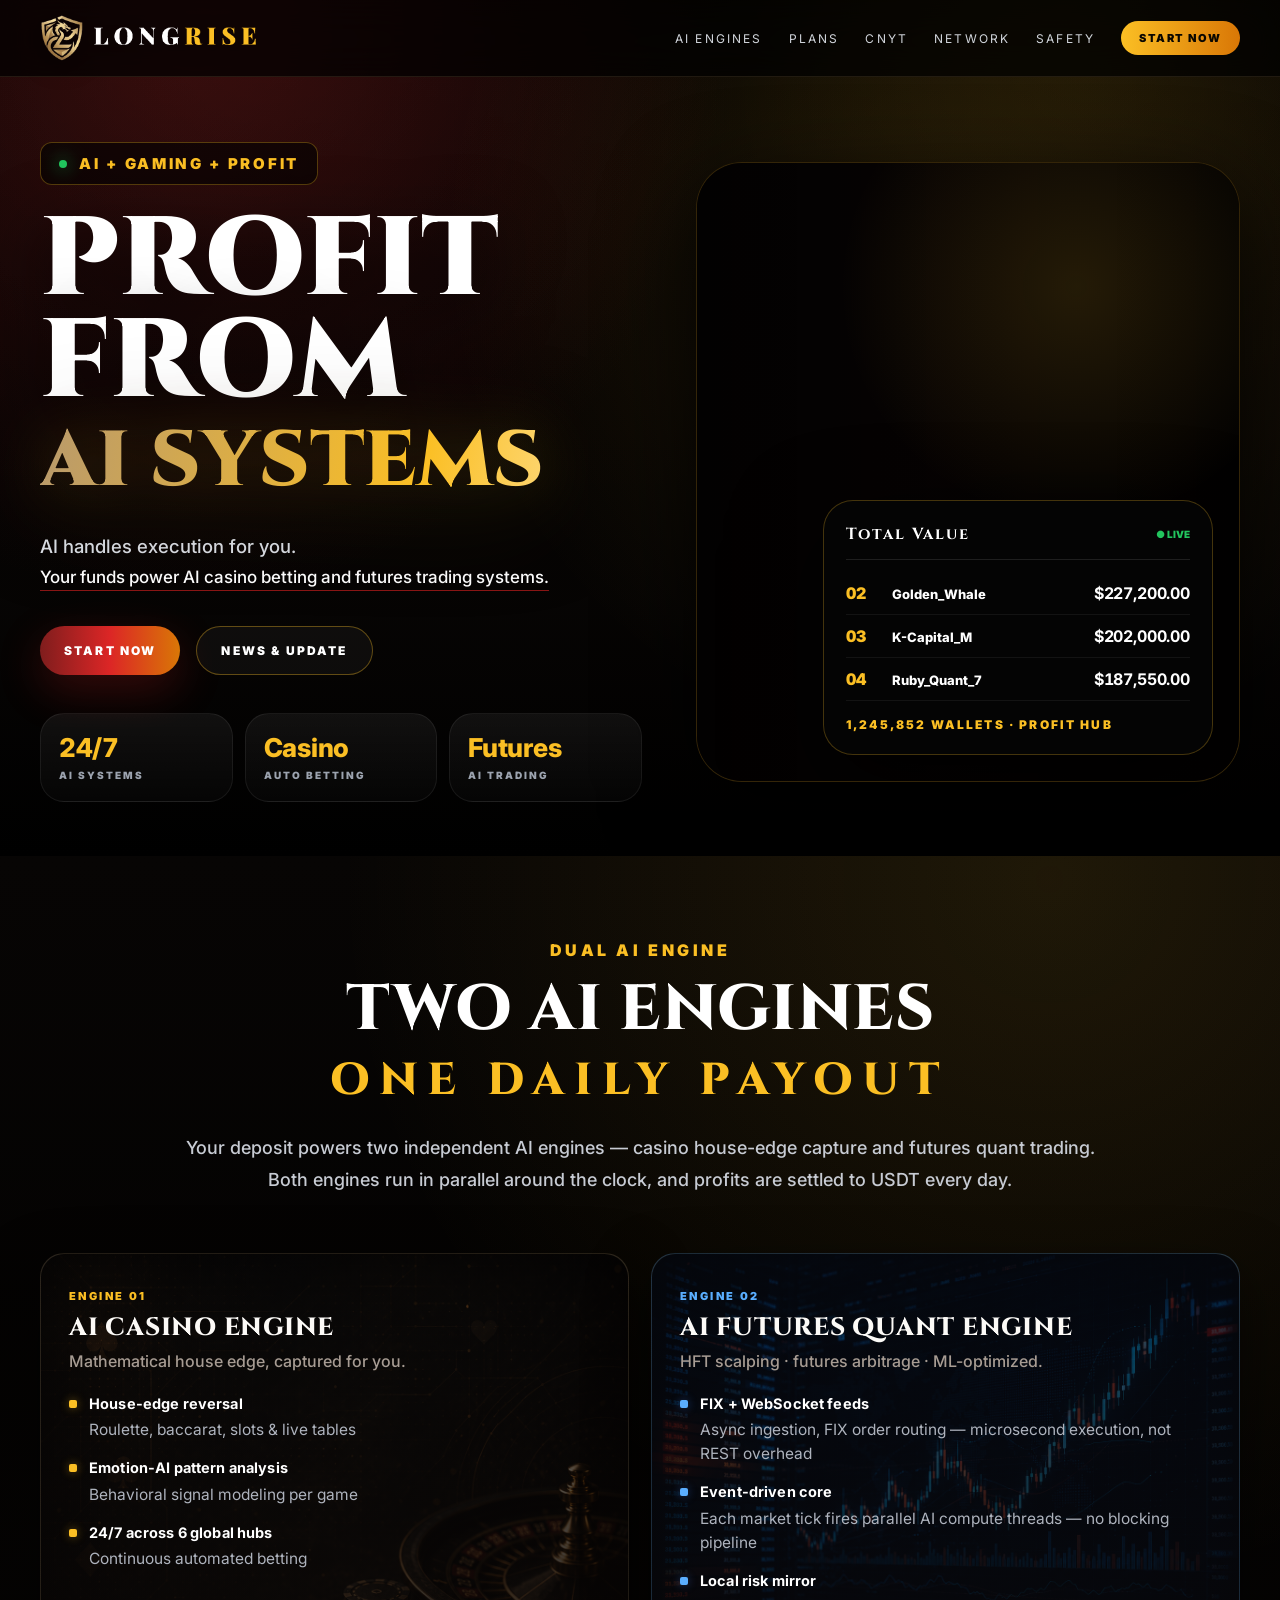
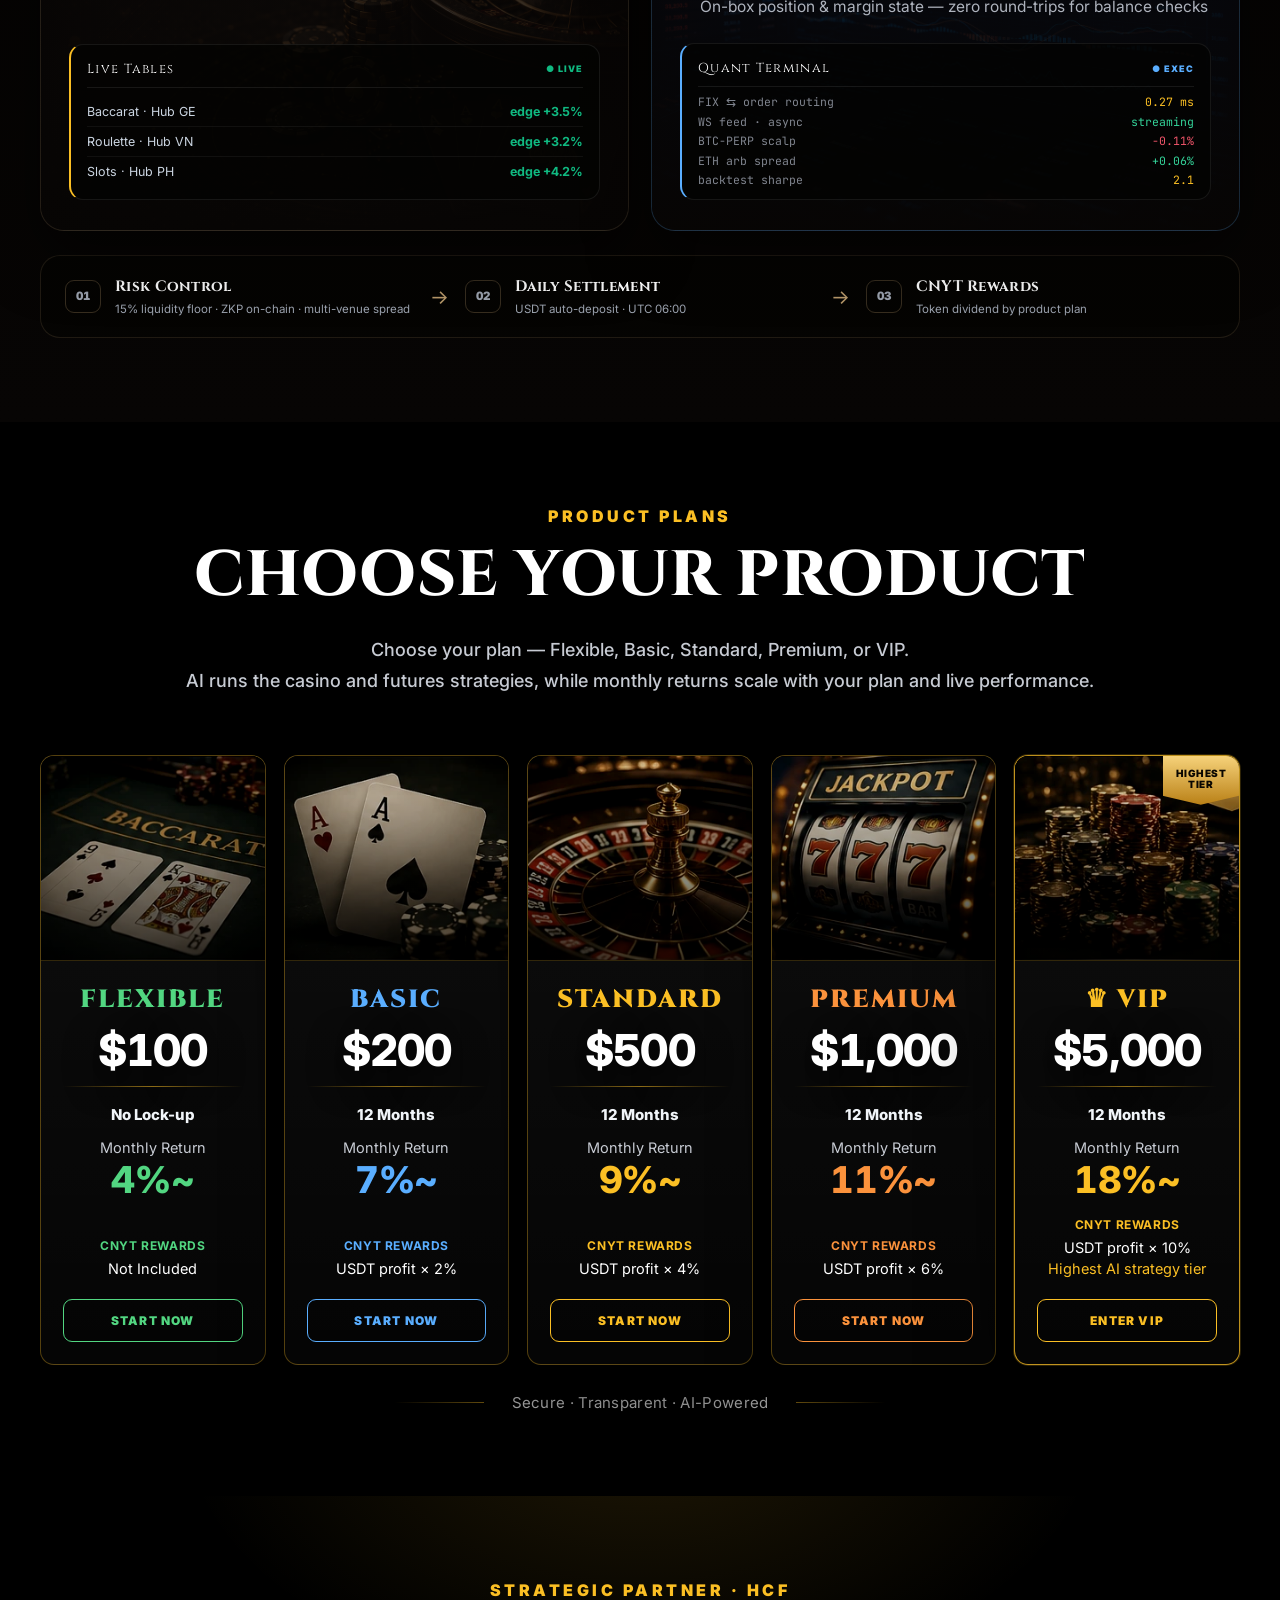
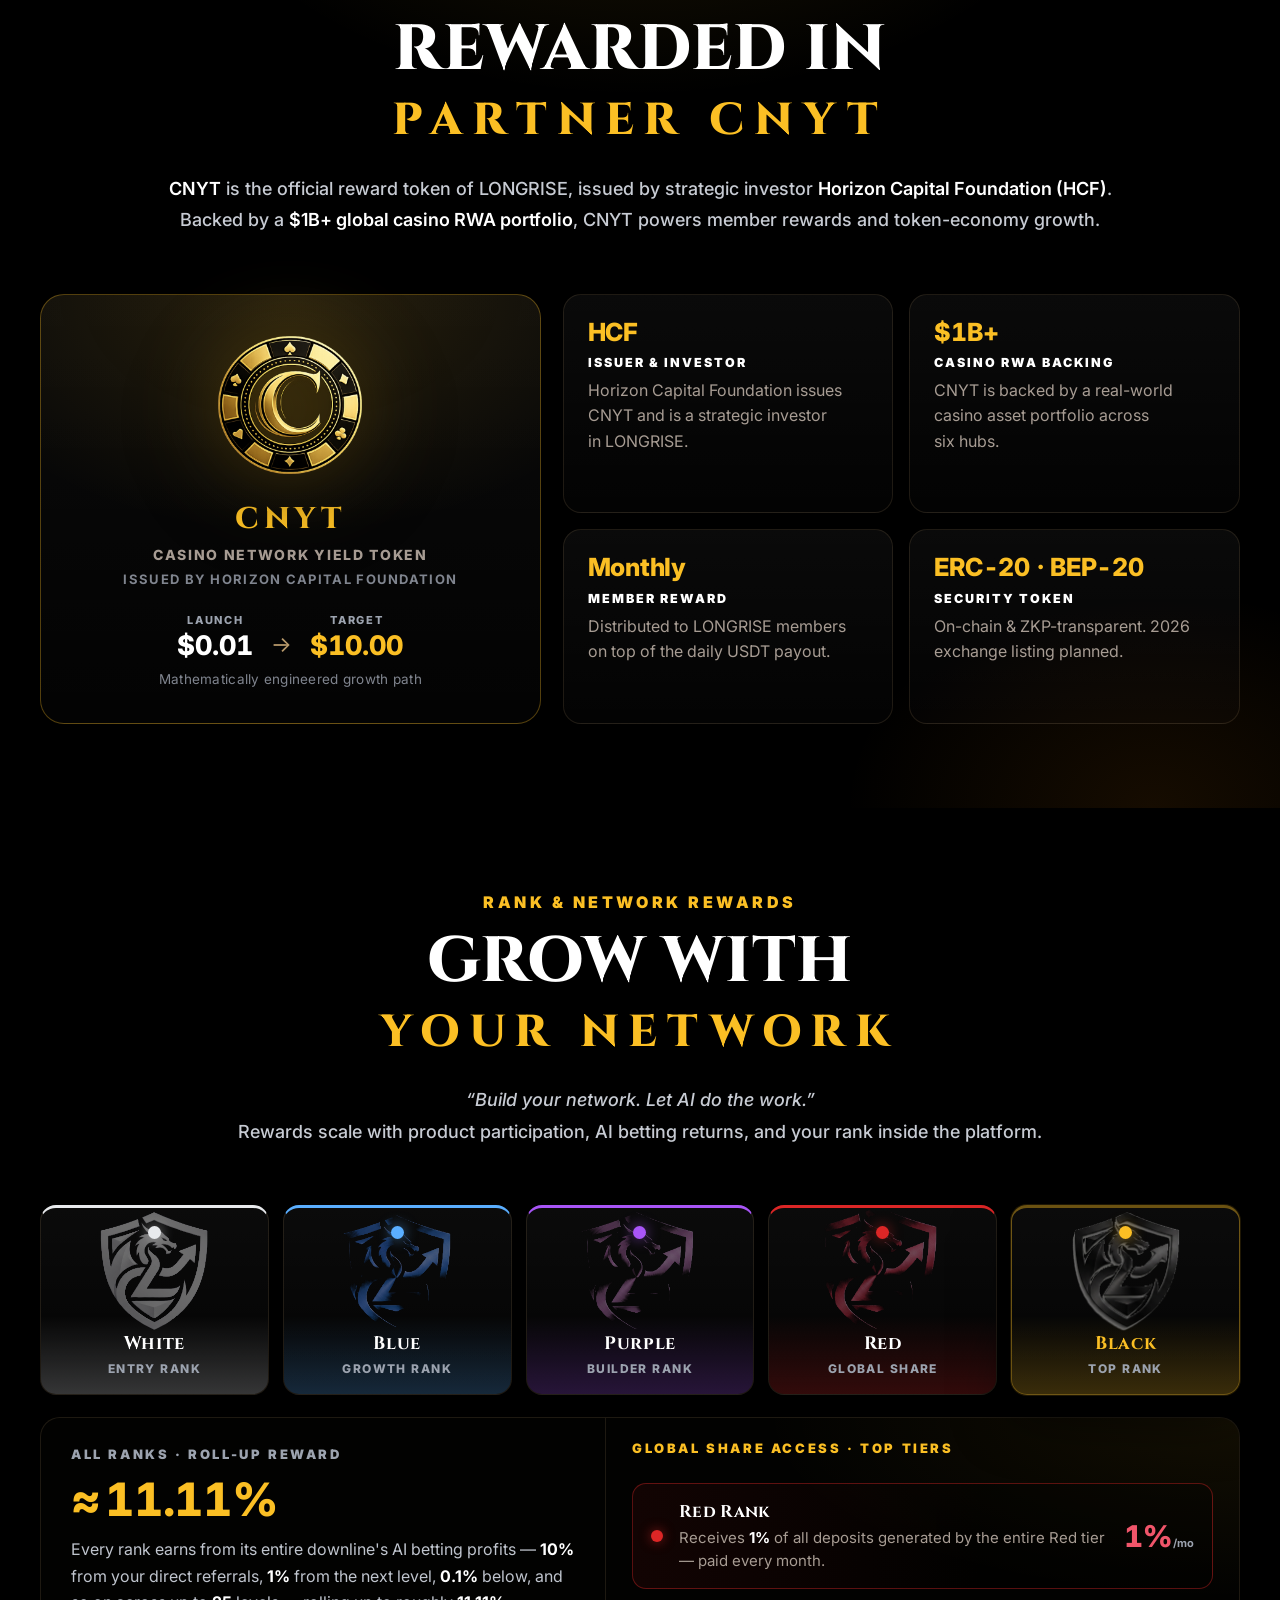
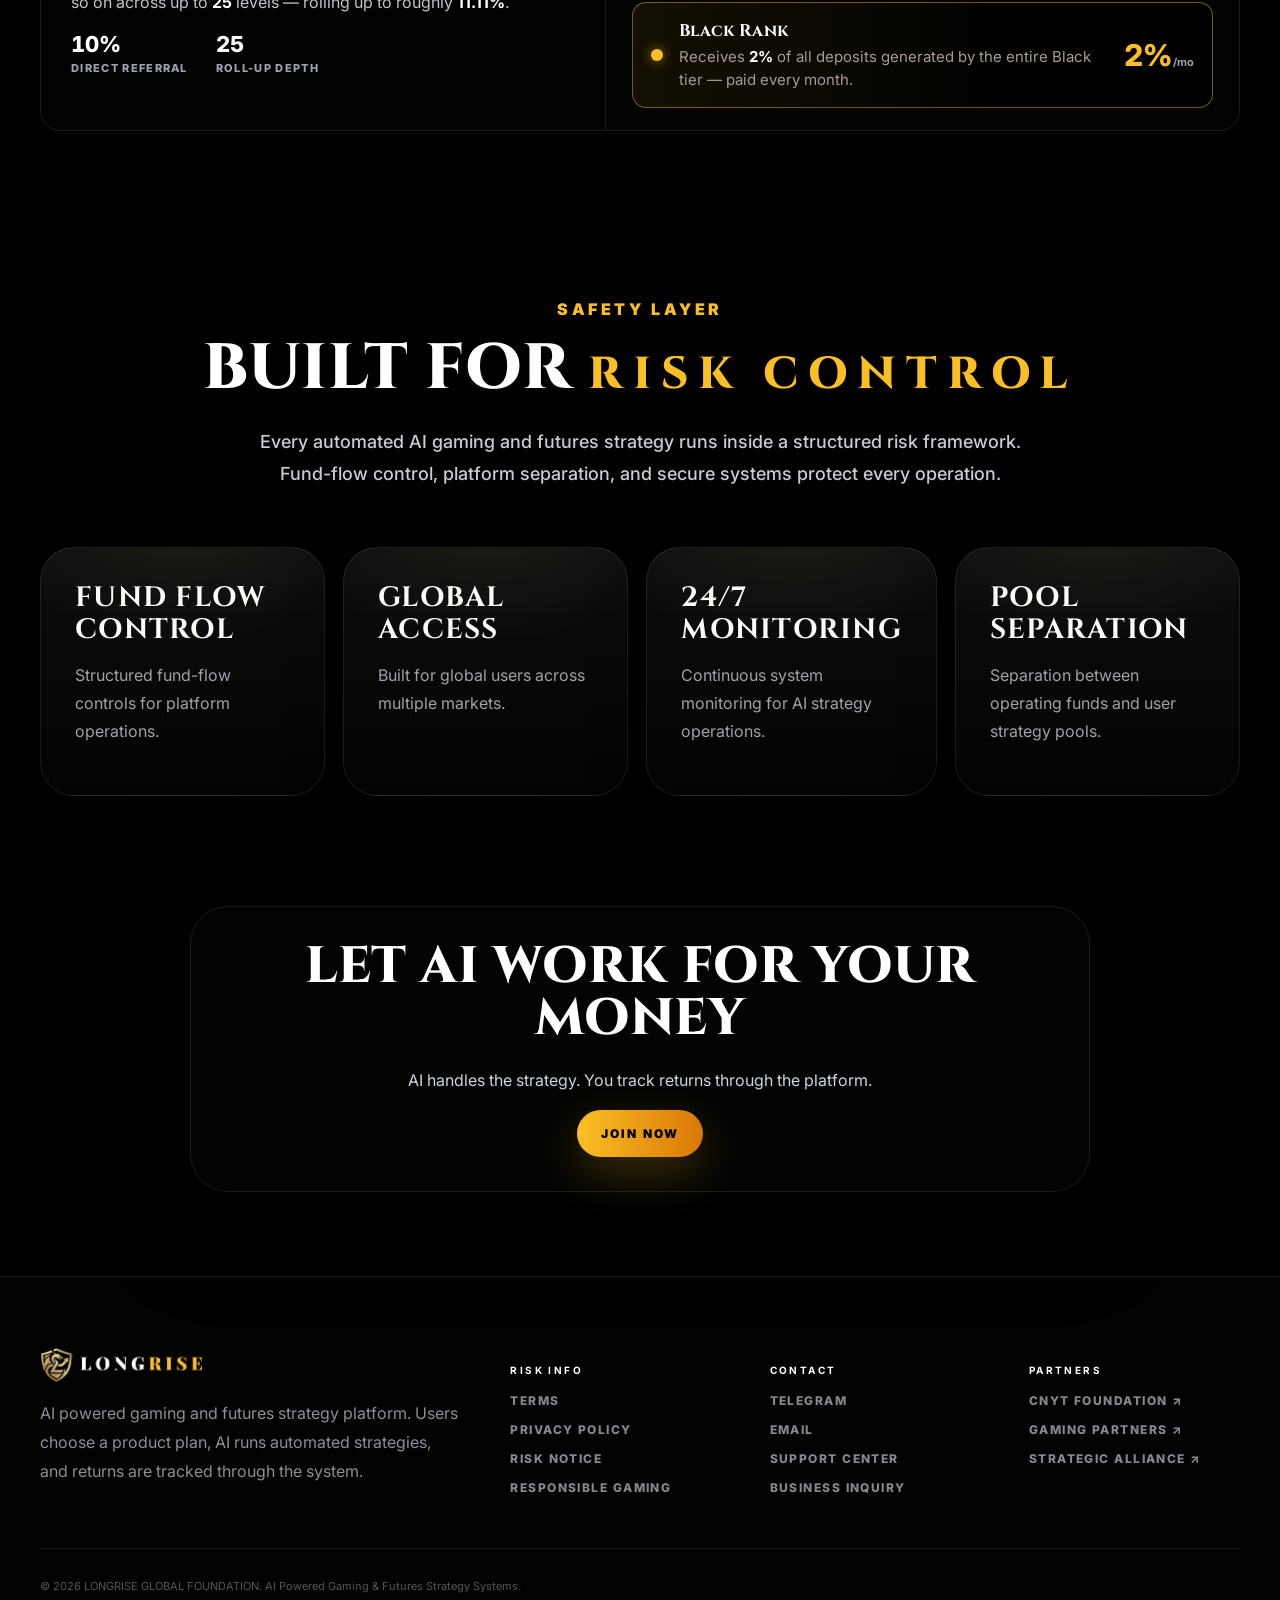
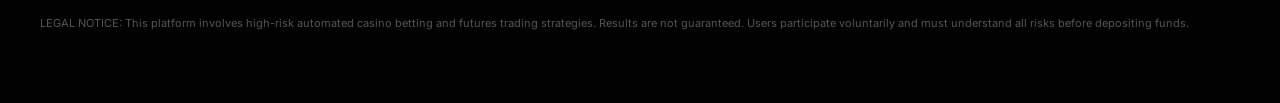
==== commit 1e89af9d: "Add files via upload" ====
--- a/index.html
+++ b/index.html
@@ -20,17 +20,17 @@
 <link rel="stylesheet" href="assets/css/styles.css">
 </head>
 <body>
-<nav class="nav"><div class="container nav-inner"><div class="brand"><img class="brand-mark" src="assets/logos/gold.png" alt="LONGRISE logo" />LONG<span>RISE</span></div><button class="nav-toggle" id="navToggle" aria-label="Menu" aria-expanded="false" aria-controls="navLinks"><span></span><span></span><span></span></button><div class="nav-links" id="navLinks"><a href="#technology">AI Engines</a><a href="#yield">Plans</a><a href="#cnyt">CNYT</a><a href="#partners">Network</a><a href="#safety">Safety</a><a class="nav-cta" href="#access">Start Now</a></div></div></nav>
+<nav class="nav"><div class="container nav-inner"><div class="brand"><img class="brand-lockup" src="assets/logos/lockup-white-gold-trim.png" alt="LONGRISE" /></div><button class="nav-toggle" id="navToggle" aria-label="Menu" aria-expanded="false" aria-controls="navLinks"><span></span><span></span><span></span></button><div class="nav-links" id="navLinks"><a href="#technology">AI Engines</a><a href="#yield">Plans</a><a href="#cnyt">CNYT</a><a href="#partners">Network</a><a href="#safety">Safety</a><a class="nav-cta" href="#access">Start Now</a></div></div></nav>
 <header class="hero"><div class="hero-bg" aria-hidden="true"><img src="assets/images/longrise-image-02.webp" alt="" loading="eager" decoding="async"></div><div class="container hero-grid"><div class="reveal"><div class="eyebrow"><i class="pulse"></i> AI + GAMING + PROFIT</div><h1>PROFIT FROM<br><span class="gold">AI SYSTEMS</span></h1><p>AI handles execution for you.<br><span style="color:#fff;border-bottom:1px solid #b91c1c;padding-bottom:3px">Your funds power AI casino betting and futures trading systems.</span></p><div class="hero-actions"><a class="btn btn-primary" href="#access">Start Now</a><a class="btn btn-ghost" href="#technology">Whitepaper</a></div><div class="hero-stats"><div class="stat"><b>24/7</b><span>AI Systems</span></div><div class="stat"><b>Casino</b><span>Auto Betting</span></div><div class="stat"><b>Futures</b><span>AI Trading</span></div></div></div>
-<div class="asset-frame hero-asset reveal"><img src="assets/images/longrise-image-01.webp" alt="LONGRISE casino AI command room" fetchpriority="high" decoding="async"><div class="winboard"><div class="board-head"><b>Live Profits</b><span class="live">● LIVE</span></div><div class="row"><span class="rank">01</span><div><span class="game">Dragon_King_88</span><span class="sub">Live Profits</span></div><span class="gain">$54,200.12</span></div><div class="row"><span class="rank">02</span><div><span class="game">Golden_Whale</span><span class="sub">Live Profits</span></div><span class="gain">$42,150.45</span></div><div class="row"><span class="rank">03</span><div><span class="game">K-Capital_M</span><span class="sub">Live Profits</span></div><span class="gain">$38,900.20</span></div><div style="margin-top:16px;color:#fbbf24;font-size:12px;font-weight:900;text-transform:uppercase;letter-spacing:.18em">1,245,852 Wallets · Profit Hub</div></div></div></div></header>
-<section id="technology" class="dual-engine"><div class="engine-band" aria-hidden="true"><img src="assets/images/longrise-image-02.webp" alt="" loading="lazy" decoding="async"></div><div class="container"><div class="section-title reveal"><span>Dual AI Engine</span><h2>Two AI Engines<br><span class="gold">One Daily Payout</span></h2><p>Your deposit powers two independent AI systems running in parallel &mdash; casino house-edge capture and crypto-futures quant trading &mdash; settled to USDT every day.</p></div>
+<div class="asset-frame hero-asset reveal"><img src="assets/images/longrise-image-01.webp" alt="LONGRISE casino AI command room" fetchpriority="high" decoding="async"><div class="winboard"><div class="board-head"><b>Total Value</b><span class="live">● LIVE</span></div><div class="row"><span class="rank">01</span><div><span class="game">Dragon_King_88</span></div><span class="gain">$250,400.12</span></div><div class="row"><span class="rank">02</span><div><span class="game">Golden_Whale</span></div><span class="gain">$227,150.45</span></div><div class="row"><span class="rank">03</span><div><span class="game">K-Capital_M</span></div><span class="gain">$201,900.20</span></div><div style="margin-top:16px;color:#fbbf24;font-size:12px;font-weight:900;text-transform:uppercase;letter-spacing:.18em">1,245,852 Wallets · Profit Hub</div></div></div></div></header>
+<section id="technology" class="dual-engine"><div class="engine-band" aria-hidden="true"><img src="assets/images/longrise-image-02.webp" alt="" loading="lazy" decoding="async"></div><div class="container"><div class="section-title reveal"><span>Dual AI Engine</span><h2>Two AI Engines<br><span class="gold">One Daily Payout</span></h2><p><span class="sent">Your deposit powers two independent AI engines &mdash; casino house-edge capture and futures quant trading.</span> <span class="sent">Both engines run in parallel around the clock, and profits are settled to USDT every day.</span></p></div>
 <div class="engine-grid">
 <article class="engine-card reveal"><div class="engine-head"><span class="engine-tag">Engine 01</span><h3>AI Casino Engine</h3><p class="engine-lead">Mathematical house edge, captured for you.</p></div><ul class="engine-list"><li><b>House-edge reversal</b>Roulette, baccarat, slots &amp; live tables</li><li><b>Emotion-AI pattern analysis</b>Behavioral signal modeling per game</li><li><b>24/7 across 6 global hubs</b>Continuous automated betting</li></ul><div class="engine-viz casino-viz"><div class="viz-head"><span>Live Tables</span><span class="viz-live">&#9679; LIVE</span></div><div class="viz-row"><span>Baccarat&nbsp;·&nbsp;Hub&nbsp;GE</span><b class="pos">edge +3.2%</b></div><div class="viz-row"><span>Roulette&nbsp;·&nbsp;Hub&nbsp;VN</span><b class="pos">edge +2.7%</b></div><div class="viz-row"><span>Slots&nbsp;·&nbsp;Hub&nbsp;PH</span><b class="pos">edge +4.1%</b></div></div></article>
 <article class="engine-card reveal futures"><div class="engine-head"><span class="engine-tag">Engine 02</span><h3>AI Futures Quant Engine</h3><p class="engine-lead">HFT scalping &middot; futures arbitrage &middot; ML-optimized.</p></div><ul class="engine-list"><li><b>FIX + WebSocket feeds</b>Async ingestion, FIX order routing &mdash; microsecond execution, not REST overhead</li><li><b>Event-driven core</b>Each market tick fires parallel AI compute threads &mdash; no blocking pipeline</li><li><b>Local risk mirror</b>On-box position &amp; margin state &mdash; zero round-trips for balance checks</li></ul><div class="engine-viz quant-viz"><div class="viz-head"><span>Quant Terminal</span><span class="viz-live">&#9679; EXEC</span></div><div class="term"><div class="term-row"><span class="t-dim">FIX &#8646; order routing</span><span class="t-gold" data-q="lat">0.31 ms</span></div><div class="term-row"><span class="t-dim">WS feed &middot; async</span><span class="t-green">streaming</span></div><div class="term-row"><span class="t-dim">BTC-PERP scalp</span><span class="t-green" data-q="btc">+0.82%</span></div><div class="term-row"><span class="t-dim">ETH arb spread</span><span class="t-green" data-q="eth">+0.41%</span></div><div class="term-row"><span class="t-dim">backtest sharpe</span><span class="t-gold" data-q="sharpe">2.1</span></div></div></div></article>
 </div>
 <div class="converge reveal"><div class="cv-step"><span class="cv-num">01</span><div><b>Risk Control</b><span>15% liquidity floor &middot; ZKP on-chain &middot; multi-venue spread</span></div></div><div class="cv-arrow" aria-hidden="true">&rarr;</div><div class="cv-step"><span class="cv-num">02</span><div><b>Daily Settlement</b><span>USDT auto-deposit &middot; UTC 06:00</span></div></div><div class="cv-arrow" aria-hidden="true">&rarr;</div><div class="cv-step"><span class="cv-num">03</span><div><b>CNYT Rewards</b><span>Token dividend by product plan</span></div></div></div>
 </div></section>
-<section id="yield"><div class="container"><div class="section-title reveal"><span>Product Plans</span><h2>Choose Your Product</h2><p>Choose from Flexible, Basic, Standard, Premium, and VIP plans. AI runs casino and futures strategies, while monthly returns vary by product plan and live performance.</p></div><div class="product-grid-v83">
+<section id="yield"><div class="container"><div class="section-title reveal"><span>Product Plans</span><h2>Choose Your Product</h2><p><span class="sent">Choose your plan &mdash; Flexible, Basic, Standard, Premium, or VIP.</span> <span class="sent">AI runs the casino and futures strategies, while monthly returns scale with your plan and live performance.</span></p></div><div class="product-grid-v83">
 <article class="product-card-v83 flexible reveal">
 <div class="product-image-v83"><img src="assets/images/longrise-image-03.webp" alt="LONGRISE Flexible plan casino asset" loading="lazy" decoding="async"></div>
 <div class="product-body-v83"><h3 class="product-name-v83 tier-flexible">Flexible</h3><div class="product-price-v83">$100</div><div class="product-line-v83"></div><div class="product-term-v83">No Lock-up</div><div class="product-label-v83">Monthly Return</div><div class="product-rate-v83 text-flexible">4%~</div><div class="product-reward-v83"><b class="text-flexible">CNYT Rewards</b>Not Included</div><a class="product-cta-v83 text-flexible" href="#access">Start Now</a></div>
@@ -52,12 +52,12 @@
 <div class="product-body-v83"><h3 class="product-name-v83 tier-vip">♛ VIP</h3><div class="product-price-v83">$5,000</div><div class="product-line-v83"></div><div class="product-term-v83">12 Months</div><div class="product-label-v83">Monthly Return</div><div class="product-rate-v83 text-vip">18%~</div><div class="product-reward-v83"><b class="text-vip">CNYT Rewards</b>USDT profit × 10%<br><span class="text-vip">Highest AI strategy tier</span></div><a class="product-cta-v83 text-vip" href="#access">Enter VIP</a></div>
 </article>
 </div><div class="bottom-proof-v83 reveal">Secure · Transparent · AI-Powered</div></div></section>
-<section id="cnyt" class="cnyt-section"><div class="cnyt-band" aria-hidden="true"></div><div class="container"><div class="section-title reveal"><span>Strategic Partner &middot; HCF</span><h2>Rewarded In<br><span class="gold">Partner CNYT</span></h2><p><b style="color:#fff;font-weight:600">CNYT</b> (Casino Network Yield Token) is issued by <b style="color:#fff;font-weight:600">Horizon Capital Foundation (HCF)</b> &mdash; a strategic investor in LONGRISE. HCF supplies CNYT for member rewards and token-economy growth, backed by a <b style="color:#fff;font-weight:600">$1B+ global casino RWA portfolio</b>.</p></div>
+<section id="cnyt" class="cnyt-section"><div class="cnyt-band" aria-hidden="true"></div><div class="container"><div class="section-title reveal"><span>Strategic Partner &middot; HCF</span><h2>Rewarded In<br><span class="gold">Partner CNYT</span></h2><p><span class="sent"><b style="color:#fff;font-weight:600">CNYT</b> is the official reward token of LONGRISE, issued by strategic investor <b style="color:#fff;font-weight:600">Horizon Capital Foundation (HCF)</b>.</span> <span class="sent">Backed by a <b style="color:#fff;font-weight:600">$1B+ global casino RWA portfolio</b>, CNYT powers member rewards and token-economy growth.</span></p></div>
 <div class="cnyt-grid">
-<div class="cnyt-card reveal"><div class="cnyt-coin"><span class="cnyt-mono">C</span></div><div class="cnyt-sym">CNYT</div><div class="cnyt-name">Casino Network Yield Token</div><div class="cnyt-issuer">Issued by Horizon Capital Foundation</div><div class="cnyt-path"><div class="cp-now"><span>Launch</span><b>$0.01</b></div><div class="cp-arrow" aria-hidden="true">&rarr;</div><div class="cp-target"><span>Target</span><b>$10.00</b></div></div><div class="cnyt-note">Mathematically engineered growth path</div></div>
+<div class="cnyt-card reveal"><div class="cnyt-coin"><img class="cnyt-chip" src="assets/logos/cnyt-chip.png" alt="CNYT casino chip logo" /></div><div class="cnyt-sym">CNYT</div><div class="cnyt-name">Casino Network Yield Token</div><div class="cnyt-issuer">Issued by Horizon Capital Foundation</div><div class="cnyt-path"><div class="cp-now"><span>Launch</span><b>$0.01</b></div><div class="cp-arrow" aria-hidden="true">&rarr;</div><div class="cp-target"><span>Target</span><b>$10.00</b></div></div><div class="cnyt-note">Mathematically engineered growth path</div></div>
 <div class="cnyt-facts reveal"><div class="cf"><b>HCF</b><span>Issuer &amp; Investor</span><p>Horizon Capital Foundation issues CNYT and is a strategic investor in LONGRISE.</p></div><div class="cf"><b>$1B+</b><span>Casino RWA Backing</span><p>CNYT is backed by a real-world casino asset portfolio across six hubs.</p></div><div class="cf"><b>Monthly</b><span>Member Reward</span><p>Distributed to LONGRISE members on top of the daily USDT payout.</p></div><div class="cf"><b>ERC-20 &middot; BEP-20</b><span>Security Token</span><p>On-chain &amp; ZKP-transparent. 2026 exchange listing planned.</p></div></div>
 </div></div></section>
-<section id="partners" class="rank-section"><div class="container"><div class="section-title reveal"><span>Rank &amp; Network Rewards</span><h2>Grow With<br><span class="gold">Your Network</span></h2><p><i>&ldquo;Build your network. Let AI do the work.&rdquo;</i> Rewards scale with product participation, AI betting returns, and your rank inside the platform.</p></div>
+<section id="partners" class="rank-section"><div class="container"><div class="section-title reveal"><span>Rank &amp; Network Rewards</span><h2>Grow With<br><span class="gold">Your Network</span></h2><p><span class="sent"><i>&ldquo;Build your network. Let AI do the work.&rdquo;</i></span> <span class="sent">Rewards scale with product participation, AI betting returns, and your rank inside the platform.</span></p></div>
 <div class="rank-ladder reveal">
 <div class="rank-step" style="--rc:#e8eaed"><span class="rank-bar"></span><img class="rank-wm" src="assets/logos/white.png" alt="" /><span class="rank-dot"></span><b>White</b><span class="rank-role">Entry Rank</span></div>
 <div class="rank-step" style="--rc:#5aaeff"><span class="rank-bar"></span><img class="rank-wm" src="assets/logos/blue.png" alt="" /><span class="rank-dot"></span><b>Blue</b><span class="rank-role">Growth Rank</span></div>
@@ -69,7 +69,7 @@
 <div class="ri-rollup"><span class="ri-kicker">All Ranks &middot; Roll-up Reward</span><div class="ri-figure">&asymp;&thinsp;11.11%</div><p class="ri-desc">Every rank earns from its entire downline's AI betting profits &mdash; <b>10%</b> from your direct referrals, <b>1%</b> from the next level, <b>0.1%</b> below, and so on across up to <b>25</b> levels &mdash; rolling up to roughly <b>11.11%</b>.</p><div class="ri-mini"><div><b>10%</b><span>Direct Referral</span></div><div><b>25</b><span>Roll-up Depth</span></div></div></div>
 <div class="ri-share"><span class="ri-kicker gold">Global Share Access &middot; Top Tiers</span><div class="gs-row gs-red"><span class="gs-dot"></span><div class="gs-text"><b>Red Rank</b><span>Receives <b>1%</b> of all deposits generated by the entire Red tier &mdash; paid every month.</span></div><span class="gs-pct">1%<small>/mo</small></span></div><div class="gs-row gs-black"><span class="gs-dot"></span><div class="gs-text"><b>Black Rank</b><span>Receives <b>2%</b> of all deposits generated by the entire Black tier &mdash; paid every month.</span></div><span class="gs-pct">2%<small>/mo</small></span></div></div>
 </div></div></section>
-<section id="safety"><div class="container"><div class="section-title reveal"><span class="blue">Safety Layer</span><h2>Built For <span class="blue">Risk Control</span></h2><p>LONGRISE uses structured risk controls, platform separation, and secure fund-flow systems for automated AI gaming and futures strategies.</p></div><div class="grid4"><div class="card reveal"><h3>Fund Flow Control</h3><p>Structured fund-flow controls for platform operations.</p></div><div class="card reveal"><h3>Global Access</h3><p>Built for global users across multiple markets.</p></div><div class="card reveal"><h3>24/7 Monitoring</h3><p>Continuous system monitoring for AI strategy operations.</p></div><div class="card reveal"><h3>Pool Separation</h3><p>Separation between operating funds and user strategy pools.</p></div></div><div id="access" class="panel reveal" style="text-align:center;max-width:900px;margin:110px auto 0"><h2>Let AI Work For Your Money</h2><p>AI handles the strategy. You track returns through the platform.</p><a class="btn btn-gold" href="#">Join Now</a></div></div></section>
-<footer class="footer"><div class="container"><div class="footer-grid"><div><div class="brand">LONG<span>RISE</span></div><p>AI powered gaming and futures strategy platform. Users choose a product plan, AI runs automated strategies, and returns are tracked through the system.</p></div><div><h5>Risk Info</h5><a href="#">Terms</a><a href="#">Privacy Policy</a><a href="risk-notice.html">Risk Notice</a><a href="#">Responsible Gaming</a></div><div><h5>Contact</h5><a href="#">Telegram</a><a href="#">Email</a><a href="#">Support Center</a><a href="#">Business Inquiry</a></div><div><h5>Partners</h5><a href="#">CNYT Foundation ↗</a><a href="#">Gaming Partners ↗</a><a href="#">Strategic Alliance ↗</a></div></div><div class="legal">© 2026 LONGRISE GLOBAL FOUNDATION. AI Powered Gaming &amp; Futures Strategy Systems.<br><br>LEGAL NOTICE: This platform involves high-risk automated casino betting and futures trading strategies. Results are not guaranteed. Users participate voluntarily and must understand all risks before depositing funds.</div></div></footer>
+<section id="safety"><div class="container"><div class="section-title reveal"><span class="blue">Safety Layer</span><h2>Built For <span class="blue">Risk Control</span></h2><p><span class="sent">Every automated AI gaming and futures strategy runs inside a structured risk framework.</span> <span class="sent">Fund-flow control, platform separation, and secure systems protect every operation.</span></p></div><div class="grid4"><div class="card reveal"><h3>Fund Flow Control</h3><p>Structured fund-flow controls for platform operations.</p></div><div class="card reveal"><h3>Global Access</h3><p>Built for global users across multiple markets.</p></div><div class="card reveal"><h3>24/7 Monitoring</h3><p>Continuous system monitoring for AI strategy operations.</p></div><div class="card reveal"><h3>Pool Separation</h3><p>Separation between operating funds and user strategy pools.</p></div></div><div id="access" class="panel reveal" style="text-align:center;max-width:900px;margin:110px auto 0"><h2>Let AI Work For Your Money</h2><p>AI handles the strategy. You track returns through the platform.</p><a class="btn btn-gold" href="#">Join Now</a></div></div></section>
+<footer class="footer"><div class="container"><div class="footer-grid"><div><img class="footer-lockup" src="assets/logos/lockup-white-gold-trim.png" alt="LONGRISE" /><p>AI powered gaming and futures strategy platform. Users choose a product plan, AI runs automated strategies, and returns are tracked through the system.</p></div><div><h5>Risk Info</h5><a href="#">Terms</a><a href="#">Privacy Policy</a><a href="risk-notice.html">Risk Notice</a><a href="#">Responsible Gaming</a></div><div><h5>Contact</h5><a href="#">Telegram</a><a href="#">Email</a><a href="#">Support Center</a><a href="#">Business Inquiry</a></div><div><h5>Partners</h5><a href="#">CNYT Foundation ↗</a><a href="#">Gaming Partners ↗</a><a href="#">Strategic Alliance ↗</a></div></div><div class="legal">© 2026 LONGRISE GLOBAL FOUNDATION. AI Powered Gaming &amp; Futures Strategy Systems.<br><br>LEGAL NOTICE: This platform involves high-risk automated casino betting and futures trading strategies. Results are not guaranteed. Users participate voluntarily and must understand all risks before depositing funds.</div></div></footer>
 <script src="assets/js/main.js"></script>
 </body></html>
--- a/assets/css/styles.css
+++ b/assets/css/styles.css
@@ -509,9 +509,8 @@
   border:1px solid rgba(251,191,36,.32);border-radius:24px;padding:36px 26px;
   background:radial-gradient(120% 90% at 50% 0,rgba(251,191,36,.13),transparent 62%),linear-gradient(180deg,rgba(255,255,255,.04),rgba(255,255,255,.01));
   box-shadow:0 24px 60px rgba(0,0,0,.55);}
-.cnyt-coin{width:124px;height:124px;border-radius:50%;display:flex;align-items:center;justify-content:center;margin-bottom:20px;
-  background:radial-gradient(circle at 50% 34%,rgba(251,191,36,.28),rgba(0,0,0,.45));
-  border:1px solid rgba(251,191,36,.5);box-shadow:0 0 42px rgba(251,191,36,.22),inset 0 0 28px rgba(0,0,0,.55);}
+.cnyt-coin{width:148px;height:148px;display:flex;align-items:center;justify-content:center;margin-bottom:20px;}
+.cnyt-coin .cnyt-chip{width:100%;height:auto;display:block;filter:drop-shadow(0 0 36px rgba(251,191,36,.28)) drop-shadow(0 14px 30px rgba(0,0,0,.6));}
 .cnyt-coin .cnyt-mono{font-family:'Cinzel',Georgia,serif;font-size:58px;font-weight:900;color:var(--gold-glow);line-height:1;letter-spacing:.02em;text-shadow:0 4px 14px rgba(0,0,0,.6);}
 .cnyt-sym{font-family:'Cinzel',Georgia,serif;font-size:30px;font-weight:800;letter-spacing:.16em;color:var(--gold-glow);}
 .cnyt-name{font-size:11px;letter-spacing:.14em;text-transform:uppercase;color:#a79c93;margin-top:7px;font-weight:800;}
@@ -531,3 +530,37 @@
 .cf p{margin:0;color:#a79c93;font-size:12.5px;line-height:1.5;}
 @media(max-width:860px){.cnyt-grid{grid-template-columns:1fr;}}
 @media(max-width:560px){.cnyt-facts{grid-template-columns:1fr;}}
+
+/* === Readability pass: larger kickers/labels, 16px min for info text, sentence-per-line intros === */
+/* 1. Section kickers */
+.section-title span{font-size:16px!important;letter-spacing:.22em!important;}
+/* 2. CNYT card labels & facts */
+.cnyt-name{font-size:14px!important;letter-spacing:.12em!important;}
+.cnyt-issuer{font-size:13px!important;}
+.cnyt-note{font-size:13.5px!important;}
+.cp-now span,.cnyt-path .cp-target span{font-size:11px!important;}
+.cf p{font-size:16px!important;line-height:1.6!important;}
+.cf > span{font-size:12.5px!important;letter-spacing:.16em!important;}
+/* 3. Readable info text minimum (~16px, matches .card p) */
+.engine-list li{font-size:15.5px!important;line-height:1.55!important;}
+.engine-lead{font-size:16px!important;}
+.ri-desc{font-size:16px!important;line-height:1.65!important;}
+.ri-kicker{font-size:13px!important;}
+.gs-text > span{font-size:15px!important;line-height:1.5!important;}
+.gs-text > b{font-size:17px!important;}
+.product-label-v83{font-size:14.5px!important;}
+.product-reward-v83{font-size:14.5px!important;}
+.product-term-v83{font-size:15px!important;}
+.rank-role{font-size:12px!important;letter-spacing:.12em!important;}
+.bottom-proof-v83{font-size:15px!important;}
+.ri-mini span{font-size:11px!important;}
+/* 4. Natural line wrapping */
+p,.section-title p,.hero p,.cf p,.ri-desc,.gs-text > span,.card p{text-wrap:pretty;}
+/* sentence-per-line in section intros: each sentence is its own line on desktop */
+.section-title p{max-width:1200px!important;}
+.section-title p .sent{display:block;font-size:inherit!important;color:inherit!important;letter-spacing:normal!important;text-transform:none!important;font-weight:inherit!important;}
+
+/* --- Brand lockup images (nav + footer) --- */
+.brand-lockup{height:48px;width:auto;display:block;filter:drop-shadow(0 4px 12px rgba(0,0,0,.5));}
+.footer-lockup{height:36px;width:auto;display:block;margin-bottom:4px;}
+@media(max-width:620px){.brand-lockup{height:38px;}.footer-lockup{height:32px;}}
